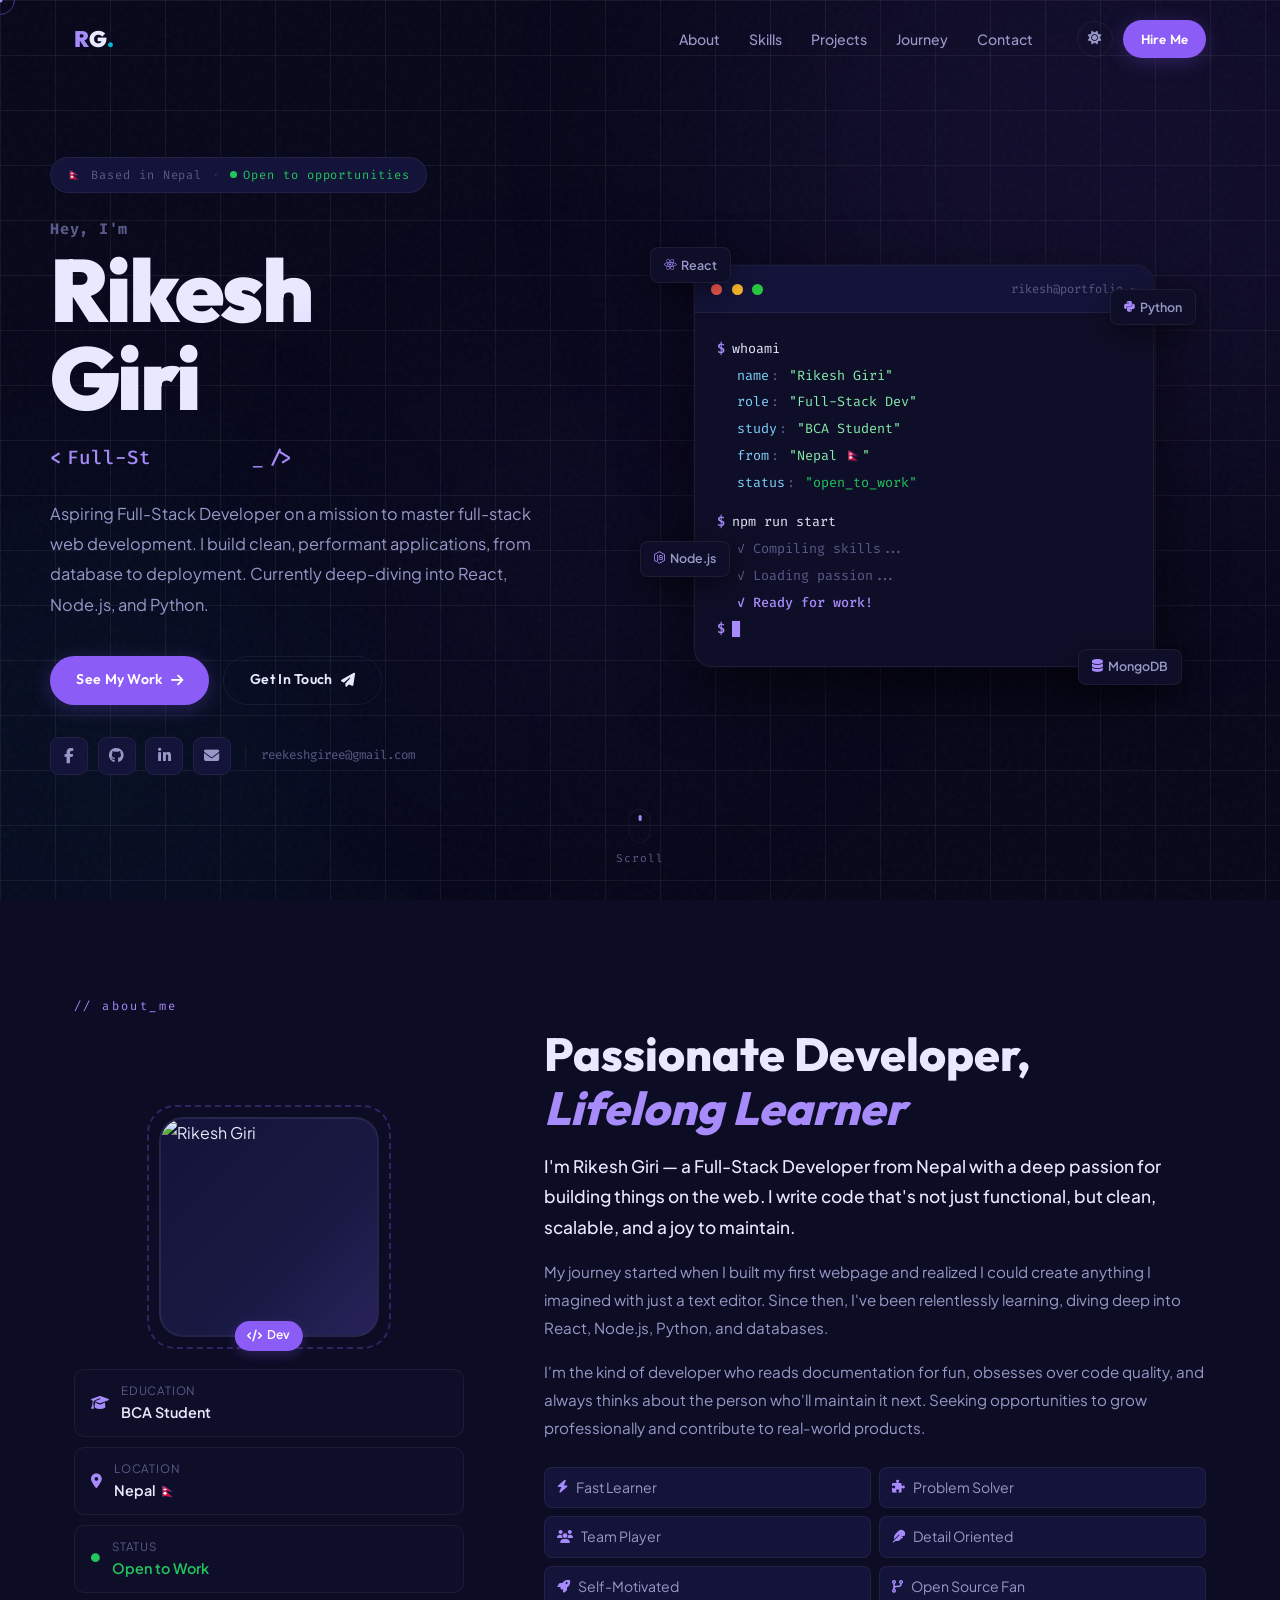
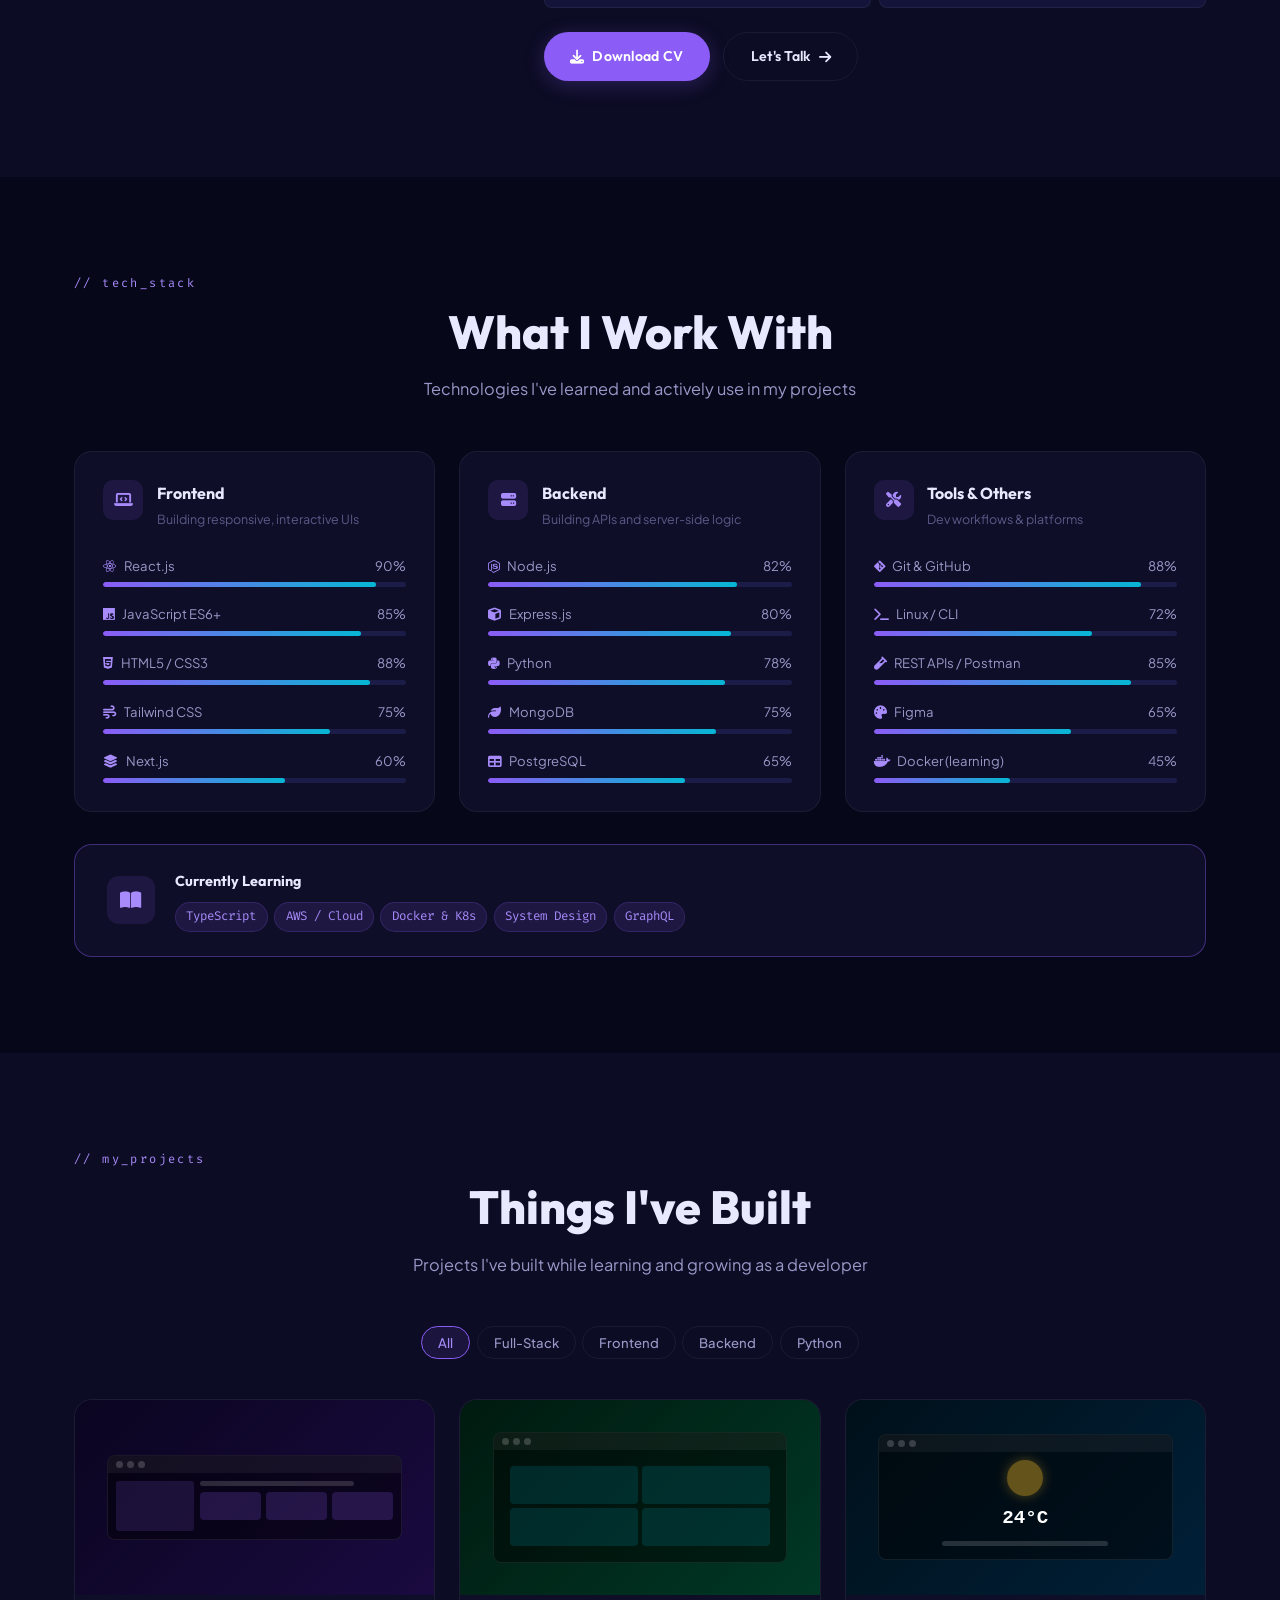
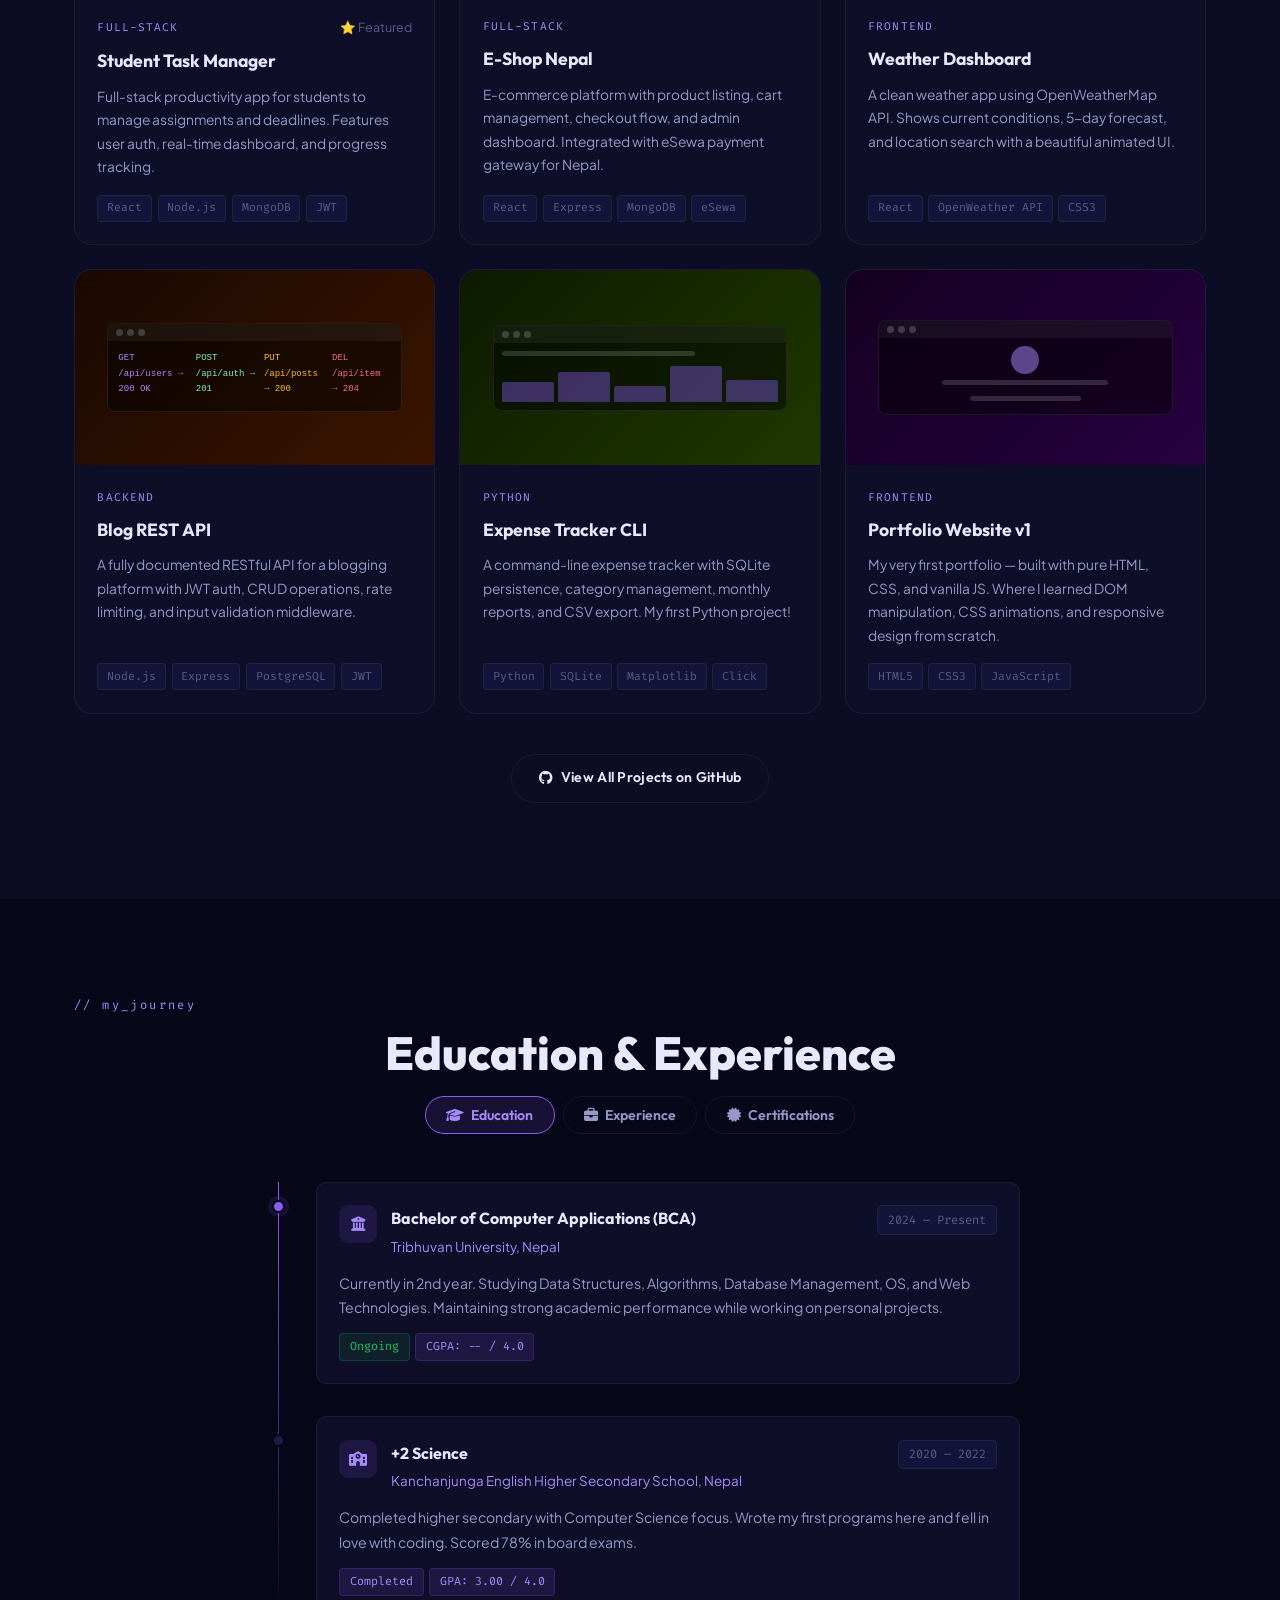
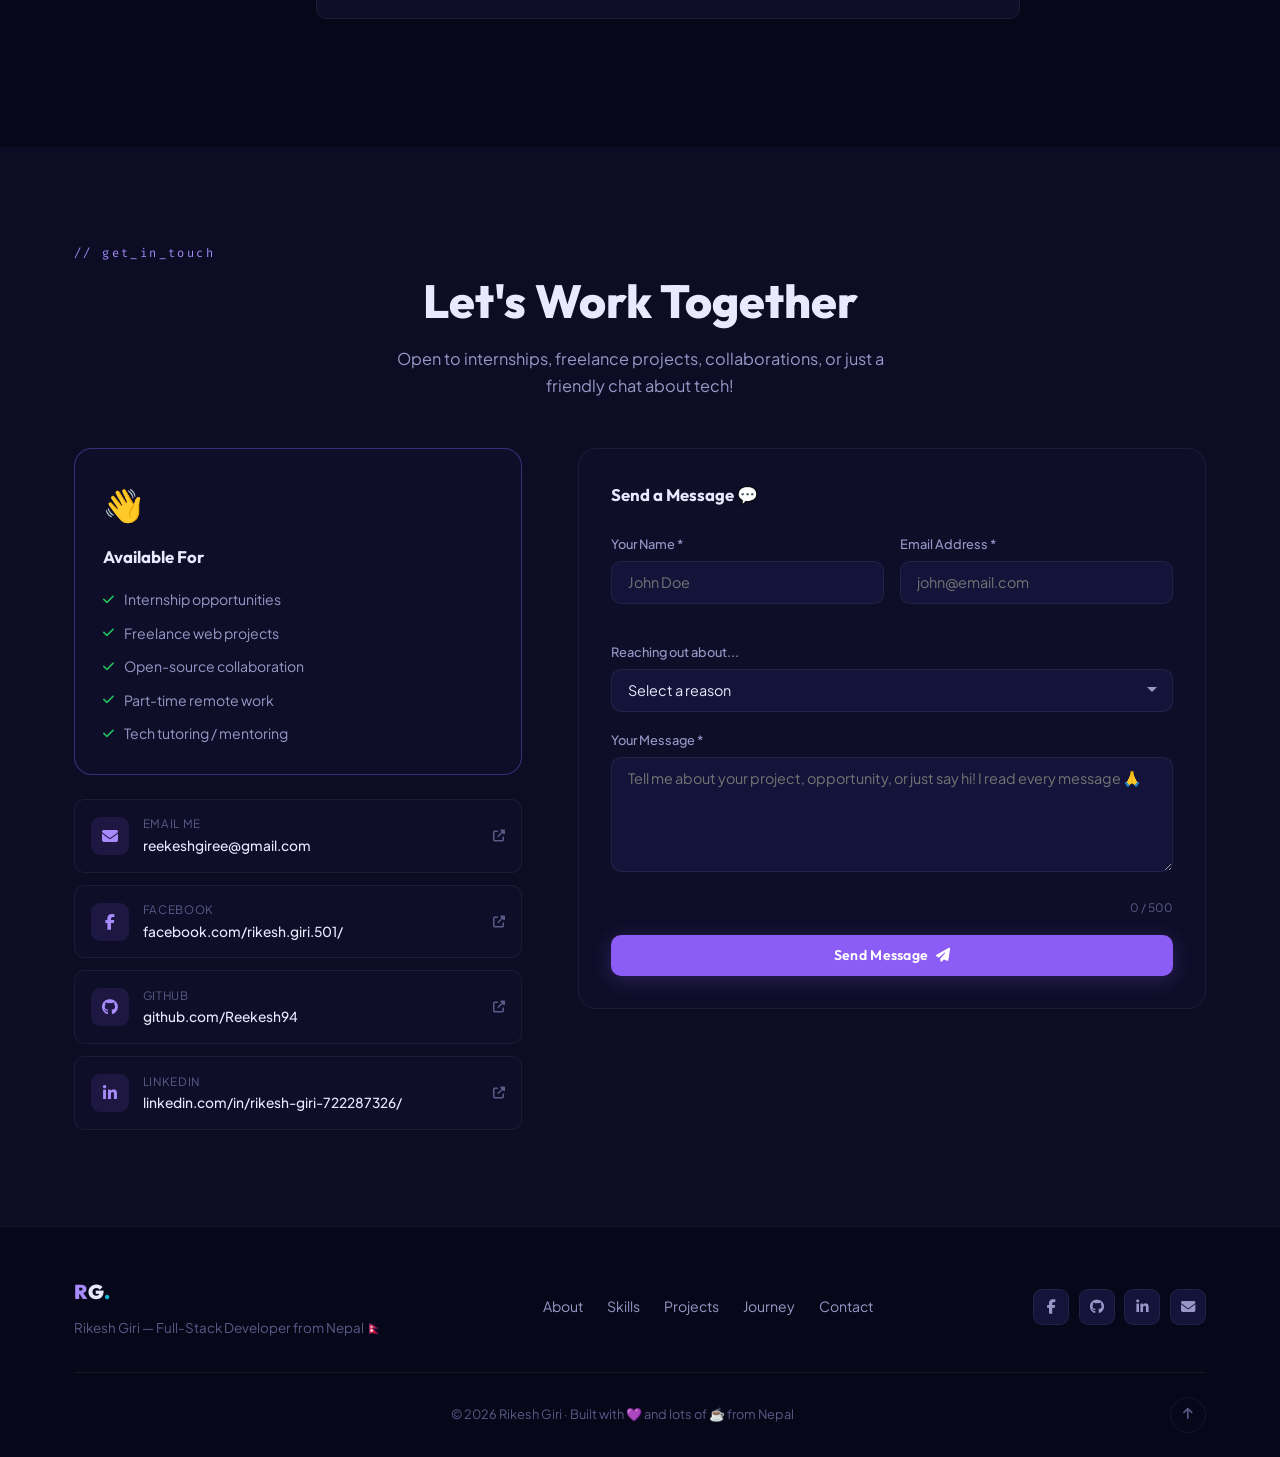
==== index.html @ 33784454 "Initial commint - Rikesh Giri Portfolio" ====
<!DOCTYPE html>
<html lang="en" data-theme="dark">
<head>
  <meta charset="UTF-8" />
  <meta name="viewport" content="width=device-width, initial-scale=1.0" />
  <title>Rikesh Giri — Full-Stack Developer</title>
  <meta name="description" content="Rikesh Giri is a BCA student and aspiring Full-Stack Developer from Nepal, building modern web applications with React, Node.js, and Python." />
  <meta name="keywords" content="Rikesh Giri, Full-Stack Developer, BCA Student, Nepal, React, Node.js, Python, Web Developer Portfolio" />
  <meta name="author" content="Rikesh Giri" />
  <meta property="og:title" content="Rikesh Giri — Full-Stack Developer" />
  <meta property="og:description" content="BCA student building modern, scalable web apps with React, Node.js & Python." />
  <meta property="og:type" content="website" />

  <!-- Fonts: Outfit (display) + Plus Jakarta Sans (body) + Fira Code (mono) -->
  <link rel="preconnect" href="https://fonts.googleapis.com" />
  <link rel="preconnect" href="https://fonts.gstatic.com" crossorigin />
  <link href="https://fonts.googleapis.com/css2?family=Outfit:wght@300;400;500;600;700;800;900&family=Plus+Jakarta+Sans:ital,wght@0,300;0,400;0,500;0,600;1,300&family=Fira+Code:wght@400;500&display=swap" rel="stylesheet" />

  <!-- Icons -->
  <link rel="stylesheet" href="https://cdnjs.cloudflare.com/ajax/libs/font-awesome/6.5.0/css/all.min.css" />

  <link rel="stylesheet" href="style.css" />
</head>
<body>

  <!-- ═══════════ LOADING SCREEN ═══════════ -->
  <div id="loader" aria-hidden="true">
    <div class="loader-inner">
      <div class="loader-logo">RG<span class="loader-accent">.</span></div>
      <p class="loader-sub">Loading portfolio...</p>
      <div class="loader-bar"><div class="loader-bar-fill"></div></div>
    </div>
  </div>

  <!-- ═══════════ CURSOR ═══════════ -->
  <div class="cursor-dot" id="cursorDot" aria-hidden="true"></div>
  <div class="cursor-ring" id="cursorRing" aria-hidden="true"></div>

  <!-- ═══════════ NAVBAR ═══════════ -->
  <header class="navbar" id="navbar" role="banner">
    <nav class="nav-container" aria-label="Main navigation">
      <a href="#home" class="nav-logo" aria-label="Rikesh Giri Home">
        <span class="logo-r">R</span><span class="logo-g">G</span><span class="logo-dot">.</span>
      </a>

      <ul class="nav-links" role="list">
        <li><a href="#about"      class="nav-link" data-section="about">About</a></li>
        <li><a href="#skills"     class="nav-link" data-section="skills">Skills</a></li>
        <li><a href="#projects"   class="nav-link" data-section="projects">Projects</a></li>
        <li><a href="#experience" class="nav-link" data-section="experience">Journey</a></li>
        <li><a href="#contact"    class="nav-link" data-section="contact">Contact</a></li>
      </ul>

      <div class="nav-actions">
        <button class="theme-toggle" id="themeToggle" aria-label="Toggle theme">
          <i class="fas fa-sun" id="themeIcon"></i>
        </button>
        <a href="#contact" class="btn btn-primary btn-sm">Hire Me</a>
      </div>

      <button class="hamburger" id="hamburger" aria-label="Open menu" aria-expanded="false">
        <span></span><span></span><span></span>
      </button>
    </nav>

    <div class="mobile-menu" id="mobileMenu" aria-hidden="true">
      <ul role="list">
        <li><a href="#about"      class="mobile-link">About</a></li>
        <li><a href="#skills"     class="mobile-link">Skills</a></li>
        <li><a href="#projects"   class="mobile-link">Projects</a></li>
        <li><a href="#experience" class="mobile-link">Journey</a></li>
        <li><a href="#contact"    class="mobile-link">Contact</a></li>
        <li><a href="#contact" class="btn btn-primary" style="width:100%;text-align:center;margin-top:.75rem;display:block;">Hire Me</a></li>
      </ul>
    </div>
  </header>

  <main>

    <!-- ═══════════ HERO ═══════════ -->
    <section id="home" class="hero" aria-label="Hero">
      <div class="hero-noise" aria-hidden="true"></div>
      <div class="hero-grid-bg" aria-hidden="true"></div>
      <div class="hero-orb orb-1" aria-hidden="true"></div>
      <div class="hero-orb orb-2" aria-hidden="true"></div>
      <div class="hero-orb orb-3" aria-hidden="true"></div>

      <div class="hero-inner">
        <div class="hero-content reveal">
          <div class="hero-eyebrow">
            <span>🇳🇵 Based in Nepal</span>
            <span class="eyebrow-sep">·</span>
            <span class="eyebrow-status">
              <span class="status-dot"></span>
              Open to opportunities
            </span>
          </div>

          <h1 class="hero-name">
            <span class="name-hey">Hey, I'm</span>
            <span class="name-big">Rikesh<br>Giri</span>
          </h1>

          <div class="hero-role-line">
            <span class="rl-bracket">&lt;</span>
            <span class="hero-typed" id="typedText" aria-live="polite"></span>
            <span class="typed-cur" aria-hidden="true">_</span>
            <span class="rl-bracket">/&gt;</span>
          </div>

          <p class="hero-desc">
            Aspiring Full-Stack Developer on a mission to master full-stack web development. I build clean, performant applications, from database to deployment. Currently deep-diving into React, Node.js, and Python.
          </p>

          <div class="hero-cta">
            <a href="#projects" class="btn btn-primary">
              See My Work <i class="fas fa-arrow-right"></i>
            </a>
            <a href="#contact" class="btn btn-ghost">
              Get In Touch <i class="fas fa-paper-plane"></i>
            </a>
          </div>

          <div class="hero-social-row">
            <a href="https://www.facebook.com/rikesh.giri.501/" target="_blank"   rel="noopener    noreferrer" class="hs-link" aria-label="Facebook">
              <i class="fab fa-facebook-f"></i>
            </a>
            <a href="https://github.com/Reekesh94" target="_blank" rel="noopener noreferrer" class="hs-link" aria-label="GitHub">
              <i class="fab fa-github"></i>
            </a>
            <a href="https://www.linkedin.com/in/rikesh-giri-722287326/" target="_blank" rel="noopener noreferrer" class="hs-link" aria-label="LinkedIn">
              <i class="fab fa-linkedin-in"></i>
            </a>
            <a href="mailto:reekeshgiree@gmail.com" class="hs-link" aria-label="Email">
              <i class="fas fa-envelope"></i>
            </a>
            <span class="hs-divider"></span>
            <span class="hs-email">reekeshgiree@gmail.com</span>
          </div>
        </div>

        <!-- Terminal card -->
        <div class="hero-visual reveal">
          <div class="terminal">
            <div class="term-bar">
              <span class="tb-red"></span>
              <span class="tb-yellow"></span>
              <span class="tb-green"></span>
              <span class="term-title">rikesh@portfolio ~ </span>
            </div>
            <div class="term-body">
              <div class="term-line"><span class="t-prompt">$</span><span class="t-cmd"> whoami</span></div>
              <div class="term-out"><span class="t-key">name</span><span class="t-op">:</span> <span class="t-str">"Rikesh Giri"</span></div>
              <div class="term-out"><span class="t-key">role</span><span class="t-op">:</span> <span class="t-str">"Full-Stack Dev"</span></div>
              <div class="term-out"><span class="t-key">study</span><span class="t-op">:</span> <span class="t-str">"BCA Student"</span></div>
              <div class="term-out"><span class="t-key">from</span><span class="t-op">:</span> <span class="t-str">"Nepal 🇳🇵"</span></div>
              <div class="term-out"><span class="t-key">status</span><span class="t-op">:</span> <span class="t-green">"open_to_work"</span></div>
              <div class="term-gap"></div>
              <div class="term-line"><span class="t-prompt">$</span><span class="t-cmd"> npm run start</span></div>
              <div class="term-out t-comment">✓  Compiling skills...</div>
              <div class="term-out t-comment">✓  Loading passion...</div>
              <div class="term-out t-accent">✓  Ready for work!</div>
              <div class="term-line"><span class="t-prompt">$</span><span class="t-blink">█</span></div>
            </div>
          </div>

          <!-- Floating badges -->
          <div class="ft-badge fb-1"><i class="fab fa-react"></i> React</div>
          <div class="ft-badge fb-2"><i class="fab fa-node-js"></i> Node.js</div>
          <div class="ft-badge fb-3"><i class="fab fa-python"></i> Python</div>
          <div class="ft-badge fb-4"><i class="fas fa-database"></i> MongoDB</div>
        </div>
      </div>

      <a href="#about" class="scroll-hint" aria-label="Scroll to about">
        <div class="sh-mouse"><div class="sh-wheel"></div></div>
        <span>Scroll</span>
      </a>
    </section>

    <!-- ═══════════ ABOUT ═══════════ -->
    <section id="about" class="about section" aria-label="About">
      <div class="container">
        <div class="section-tag reveal">// about_me</div>
        <div class="about-grid">

          <div class="about-left reveal">
            <div class="avatar-wrap">
              <div class="avatar-ring-outer"></div>
              <div class="avatar-box">
                <img src="assets/photo.jpg" alt="Rikesh Giri" style="width:100%;height:100%;object-fit:cover;border-radius:22px;" />
              </div>
              <div class="av-badge"><i class="fas fa-code"></i> Dev</div>
            </div>

            <div class="info-pills">
              <div class="info-pill">
                <i class="fas fa-graduation-cap"></i>
                <div><span class="ip-label">Education</span><span class="ip-val">BCA Student</span></div>
              </div>
              <div class="info-pill">
                <i class="fas fa-map-marker-alt"></i>
                <div><span class="ip-label">Location</span><span class="ip-val">Nepal 🇳🇵</span></div>
              </div>
              <div class="info-pill">
                <i class="fas fa-circle" style="color:#22c55e;font-size:.55rem"></i>
                <div><span class="ip-label">Status</span><span class="ip-val ip-green">Open to Work</span></div>
              </div>
            </div>
          </div>

          <div class="about-right reveal">
            <h2 class="section-heading">
              Passionate Developer,<br/>
              <em>Lifelong Learner</em>
            </h2>
            <p class="about-lead">
              I'm Rikesh Giri — a Full-Stack Developer from Nepal with a deep passion for building things on the web. I write code that's not just functional, but clean, scalable, and a joy to maintain.
            </p>
            <p class="about-body">
              My journey started when I built my first webpage and realized I could create anything I imagined with just a text editor. Since then, I've been relentlessly learning, diving deep into React, Node.js, Python, and databases.
            </p>
            <p class="about-body">
              I'm the kind of developer who reads documentation for fun, obsesses over code quality, and always thinks about the person who'll maintain it next. Seeking opportunities to grow professionally and contribute to real-world products.
            </p>

            <div class="traits-grid">
              <div class="trait"><i class="fas fa-bolt"></i> Fast Learner</div>
              <div class="trait"><i class="fas fa-puzzle-piece"></i> Problem Solver</div>
              <div class="trait"><i class="fas fa-users"></i> Team Player</div>
              <div class="trait"><i class="fas fa-feather"></i> Detail Oriented</div>
              <div class="trait"><i class="fas fa-rocket"></i> Self-Motivated</div>
              <div class="trait"><i class="fas fa-code-branch"></i> Open Source Fan</div>
            </div>

            <div class="about-actions">
              <a href="#" class="btn btn-primary" aria-label="Download CV">
                <i class="fas fa-download"></i> Download CV
              </a>
              <a href="#contact" class="btn btn-outline">
                Let's Talk <i class="fas fa-arrow-right"></i>
              </a>
            </div>
          </div>
        </div>
      </div>
    </section>

    <!-- ═══════════ SKILLS ═══════════ -->
    <section id="skills" class="skills section" aria-label="Skills">
      <div class="container">
        <div class="section-tag reveal">// tech_stack</div>
        <h2 class="section-heading centered reveal">What I Work With</h2>
        <p class="section-sub reveal">Technologies I've learned and actively use in my projects</p>

        <div class="skills-grid">

          <div class="skill-col reveal">
            <div class="skill-group">
              <div class="sg-header">
                <div class="sg-ico"><i class="fas fa-laptop-code"></i></div>
                <div><h3>Frontend</h3><p>Building responsive, interactive UIs</p></div>
              </div>
              <div class="sg-bars">
                <div class="sbar"><div class="sb-info"><span><i class="fab fa-react"></i> React.js</span><span>90%</span></div><div class="sb-track"><div class="sb-fill" data-w="90"></div></div></div>
                <div class="sbar"><div class="sb-info"><span><i class="fab fa-js"></i> JavaScript ES6+</span><span>85%</span></div><div class="sb-track"><div class="sb-fill" data-w="85"></div></div></div>
                <div class="sbar"><div class="sb-info"><span><i class="fab fa-html5"></i> HTML5 / CSS3</span><span>88%</span></div><div class="sb-track"><div class="sb-fill" data-w="88"></div></div></div>
                <div class="sbar"><div class="sb-info"><span><i class="fas fa-wind"></i> Tailwind CSS</span><span>75%</span></div><div class="sb-track"><div class="sb-fill" data-w="75"></div></div></div>
                <div class="sbar"><div class="sb-info"><span><i class="fas fa-layer-group"></i> Next.js</span><span>60%</span></div><div class="sb-track"><div class="sb-fill" data-w="60"></div></div></div>
              </div>
            </div>
          </div>

          <div class="skill-col reveal">
            <div class="skill-group">
              <div class="sg-header">
                <div class="sg-ico"><i class="fas fa-server"></i></div>
                <div><h3>Backend</h3><p>Building APIs and server-side logic</p></div>
              </div>
              <div class="sg-bars">
                <div class="sbar"><div class="sb-info"><span><i class="fab fa-node-js"></i> Node.js</span><span>82%</span></div><div class="sb-track"><div class="sb-fill" data-w="82"></div></div></div>
                <div class="sbar"><div class="sb-info"><span><i class="fas fa-cube"></i> Express.js</span><span>80%</span></div><div class="sb-track"><div class="sb-fill" data-w="80"></div></div></div>
                <div class="sbar"><div class="sb-info"><span><i class="fab fa-python"></i> Python</span><span>78%</span></div><div class="sb-track"><div class="sb-fill" data-w="78"></div></div></div>
                <div class="sbar"><div class="sb-info"><span><i class="fas fa-leaf"></i> MongoDB</span><span>75%</span></div><div class="sb-track"><div class="sb-fill" data-w="75"></div></div></div>
                <div class="sbar"><div class="sb-info"><span><i class="fas fa-table"></i> PostgreSQL</span><span>65%</span></div><div class="sb-track"><div class="sb-fill" data-w="65"></div></div></div>
              </div>
            </div>
          </div>

          <div class="skill-col reveal">
            <div class="skill-group">
              <div class="sg-header">
                <div class="sg-ico"><i class="fas fa-tools"></i></div>
                <div><h3>Tools & Others</h3><p>Dev workflows & platforms</p></div>
              </div>
              <div class="sg-bars">
                <div class="sbar"><div class="sb-info"><span><i class="fab fa-git-alt"></i> Git & GitHub</span><span>88%</span></div><div class="sb-track"><div class="sb-fill" data-w="88"></div></div></div>
                <div class="sbar"><div class="sb-info"><span><i class="fas fa-terminal"></i> Linux / CLI</span><span>72%</span></div><div class="sb-track"><div class="sb-fill" data-w="72"></div></div></div>
                <div class="sbar"><div class="sb-info"><span><i class="fas fa-vial"></i> REST APIs / Postman</span><span>85%</span></div><div class="sb-track"><div class="sb-fill" data-w="85"></div></div></div>
                <div class="sbar"><div class="sb-info"><span><i class="fas fa-palette"></i> Figma</span><span>65%</span></div><div class="sb-track"><div class="sb-fill" data-w="65"></div></div></div>
                <div class="sbar"><div class="sb-info"><span><i class="fab fa-docker"></i> Docker (learning)</span><span>45%</span></div><div class="sb-track"><div class="sb-fill" data-w="45"></div></div></div>
              </div>
            </div>
          </div>
        </div>

        <!-- Currently Learning -->
        <div class="learning-banner reveal">
          <div class="lb-icon"><i class="fas fa-book-open"></i></div>
          <div>
            <span class="lb-title">Currently Learning</span>
            <div class="lb-tags">
              <span>TypeScript</span>
              <span>AWS / Cloud</span>
              <span>Docker & K8s</span>
              <span>System Design</span>
              <span>GraphQL</span>
            </div>
          </div>
        </div>
      </div>
    </section>

    <!-- ═══════════ PROJECTS ═══════════ -->
    <section id="projects" class="projects section" aria-label="Projects">
      <div class="container">
        <div class="section-tag reveal">// my_projects</div>
        <h2 class="section-heading centered reveal">Things I've Built</h2>
        <p class="section-sub reveal">Projects I've built while learning and growing as a developer</p>

        <div class="pf-filters reveal" role="group" aria-label="Filter projects">
          <button class="pf-btn active" data-filter="all">All</button>
          <button class="pf-btn" data-filter="fullstack">Full-Stack</button>
          <button class="pf-btn" data-filter="frontend">Frontend</button>
          <button class="pf-btn" data-filter="backend">Backend</button>
          <button class="pf-btn" data-filter="python">Python</button>
        </div>

        <div class="projects-grid" id="projectsGrid">

          <article class="project-card reveal" data-category="fullstack">
            <div class="pc-img" style="background:linear-gradient(135deg,#0a0520,#1a0a40)">
              <div class="pci-mock">
                <div class="pm-bar"><span></span><span></span><span></span></div>
                <div class="pm-body">
                  <div class="pm-sidebar"></div>
                  <div class="pm-main"><div class="pm-line w80"></div><div class="pm-cards"><div></div><div></div><div></div></div></div>
                </div>
              </div>
              <div class="pc-overlay">
                <a href="#" class="pco-btn">Live Demo <i class="fas fa-external-link-alt"></i></a>
                <a href="#" class="pco-btn pco-ghost">GitHub <i class="fab fa-github"></i></a>
              </div>
            </div>
            <div class="pc-body">
              <div class="pc-meta"><span class="pc-tag">Full-Stack</span><span class="pc-star">⭐ Featured</span></div>
              <h3>Student Task Manager</h3>
              <p>Full-stack productivity app for students to manage assignments and deadlines. Features user auth, real-time dashboard, and progress tracking.</p>
              <div class="pc-stack"><span>React</span><span>Node.js</span><span>MongoDB</span><span>JWT</span></div>
            </div>
          </article>

          <article class="project-card reveal" data-category="fullstack">
            <div class="pc-img" style="background:linear-gradient(135deg,#001a10,#003825)">
              <div class="pci-mock">
                <div class="pm-bar"><span></span><span></span><span></span></div>
                <div class="pm-body"><div class="pm-main"><div class="pm-grid4"><div></div><div></div><div></div><div></div></div></div></div>
              </div>
              <div class="pc-overlay">
                <a href="#" class="pco-btn">Live Demo <i class="fas fa-external-link-alt"></i></a>
                <a href="#" class="pco-btn pco-ghost">GitHub <i class="fab fa-github"></i></a>
              </div>
            </div>
            <div class="pc-body">
              <div class="pc-meta"><span class="pc-tag">Full-Stack</span></div>
              <h3>E-Shop Nepal</h3>
              <p>E-commerce platform with product listing, cart management, checkout flow, and admin dashboard. Integrated with eSewa payment gateway for Nepal.</p>
              <div class="pc-stack"><span>React</span><span>Express</span><span>MongoDB</span><span>eSewa</span></div>
            </div>
          </article>

          <article class="project-card reveal" data-category="frontend">
            <div class="pc-img" style="background:linear-gradient(135deg,#00101a,#002038)">
              <div class="pci-mock">
                <div class="pm-bar"><span></span><span></span><span></span></div>
                <div class="pm-body" style="justify-content:center;align-items:center;display:flex;flex-direction:column;gap:6px">
                  <div class="pm-sun"></div>
                  <div style="font-size:1.2rem;font-weight:700;color:#fff;font-family:monospace">24°C</div>
                  <div class="pm-line w60"></div>
                </div>
              </div>
              <div class="pc-overlay">
                <a href="#" class="pco-btn">Live Demo <i class="fas fa-external-link-alt"></i></a>
                <a href="#" class="pco-btn pco-ghost">GitHub <i class="fab fa-github"></i></a>
              </div>
            </div>
            <div class="pc-body">
              <div class="pc-meta"><span class="pc-tag">Frontend</span></div>
              <h3>Weather Dashboard</h3>
              <p>A clean weather app using OpenWeatherMap API. Shows current conditions, 5-day forecast, and location search with a beautiful animated UI.</p>
              <div class="pc-stack"><span>React</span><span>OpenWeather API</span><span>CSS3</span></div>
            </div>
          </article>

          <article class="project-card reveal" data-category="backend">
            <div class="pc-img" style="background:linear-gradient(135deg,#1a0800,#3a1500)">
              <div class="pci-mock">
                <div class="pm-bar"><span></span><span></span><span></span></div>
                <div class="pm-body" style="padding:10px;font-family:monospace;font-size:9px;">
                  <div style="color:#a78bfa;margin-bottom:4px">GET  /api/users → 200 OK</div>
                  <div style="color:#86efac;margin-bottom:4px">POST /api/auth  → 201</div>
                  <div style="color:#fbbf24;margin-bottom:4px">PUT  /api/posts → 200</div>
                  <div style="color:#f87171">DEL  /api/item  → 204</div>
                </div>
              </div>
              <div class="pc-overlay">
                <a href="#" class="pco-btn">Live Demo <i class="fas fa-external-link-alt"></i></a>
                <a href="#" class="pco-btn pco-ghost">GitHub <i class="fab fa-github"></i></a>
              </div>
            </div>
            <div class="pc-body">
              <div class="pc-meta"><span class="pc-tag">Backend</span></div>
              <h3>Blog REST API</h3>
              <p>A fully documented RESTful API for a blogging platform with JWT auth, CRUD operations, rate limiting, and input validation middleware.</p>
              <div class="pc-stack"><span>Node.js</span><span>Express</span><span>PostgreSQL</span><span>JWT</span></div>
            </div>
          </article>

          <article class="project-card reveal" data-category="python">
            <div class="pc-img" style="background:linear-gradient(135deg,#0d1a00,#1f3800)">
              <div class="pci-mock">
                <div class="pm-bar"><span></span><span></span><span></span></div>
                <div class="pm-body"><div class="pm-main"><div class="pm-line w70"></div><div class="pm-barchart"><div style="height:50%"></div><div style="height:75%"></div><div style="height:40%"></div><div style="height:90%"></div><div style="height:55%"></div></div></div></div>
              </div>
              <div class="pc-overlay">
                <a href="#" class="pco-btn">Live Demo <i class="fas fa-external-link-alt"></i></a>
                <a href="#" class="pco-btn pco-ghost">GitHub <i class="fab fa-github"></i></a>
              </div>
            </div>
            <div class="pc-body">
              <div class="pc-meta"><span class="pc-tag">Python</span></div>
              <h3>Expense Tracker CLI</h3>
              <p>A command-line expense tracker with SQLite persistence, category management, monthly reports, and CSV export. My first Python project!</p>
              <div class="pc-stack"><span>Python</span><span>SQLite</span><span>Matplotlib</span><span>Click</span></div>
            </div>
          </article>

          <article class="project-card reveal" data-category="frontend">
            <div class="pc-img" style="background:linear-gradient(135deg,#140020,#280040)">
              <div class="pci-mock">
                <div class="pm-bar"><span></span><span></span><span></span></div>
                <div class="pm-body" style="align-items:center;justify-content:center;display:flex;flex-direction:column;gap:6px">
                  <div style="width:28px;height:28px;border-radius:50%;background:rgba(167,139,250,0.5);"></div>
                  <div class="pm-line w60"></div>
                  <div class="pm-line w40"></div>
                </div>
              </div>
              <div class="pc-overlay">
                <a href="#" class="pco-btn">Live Demo <i class="fas fa-external-link-alt"></i></a>
                <a href="#" class="pco-btn pco-ghost">GitHub <i class="fab fa-github"></i></a>
              </div>
            </div>
            <div class="pc-body">
              <div class="pc-meta"><span class="pc-tag">Frontend</span></div>
              <h3>Portfolio Website v1</h3>
              <p>My very first portfolio — built with pure HTML, CSS, and vanilla JS. Where I learned DOM manipulation, CSS animations, and responsive design from scratch.</p>
              <div class="pc-stack"><span>HTML5</span><span>CSS3</span><span>JavaScript</span></div>
            </div>
          </article>

        </div>

        <div class="more-projects reveal">
          <a href="https://github.com/Reekesh94" target="_blank" rel="noopener noreferrer" class="btn btn-outline">
            <i class="fab fa-github"></i> View All Projects on GitHub
          </a>
        </div>
      </div>
    </section>

    <!-- ═══════════ JOURNEY ═══════════ -->
    <section id="experience" class="experience section" aria-label="Journey">
      <div class="container">
        <div class="section-tag reveal">// my_journey</div>
        <h2 class="section-heading centered reveal">Education & Experience</h2>

        <div class="journey-tabs reveal" role="tablist">
          <button class="jt-btn active" data-tab="education" role="tab" aria-selected="true">
            <i class="fas fa-graduation-cap"></i> Education
          </button>
          <button class="jt-btn" data-tab="work" role="tab" aria-selected="false">
            <i class="fas fa-briefcase"></i> Experience
          </button>
          <button class="jt-btn" data-tab="certs" role="tab" aria-selected="false">
            <i class="fas fa-certificate"></i> Certifications
          </button>
        </div>

        <!-- Education -->
        <div class="timeline" id="tab-education">
          <div class="tl-item reveal">
            <div class="tl-dot tl-current"></div>
            <div class="tl-card">
              <div class="tlc-top">
                <div class="tlc-ico"><i class="fas fa-university"></i></div>
                <div class="tlc-info">
                  <h3>Bachelor of Computer Applications (BCA)</h3>
                  <p>Tribhuvan University, Nepal</p>
                </div>
                <span class="tlc-date">2024 — Present</span>
              </div>
              <p>Currently in 2nd year. Studying Data Structures, Algorithms, Database Management, OS, and Web Technologies. Maintaining strong academic performance while working on personal projects.</p>
              <div class="tlc-tags"><span class="tlt-active">Ongoing</span><span>CGPA: -- / 4.0</span></div>
            </div>
          </div>
          <div class="tl-item reveal">
            <div class="tl-dot"></div>
            <div class="tl-card">
              <div class="tlc-top">
                <div class="tlc-ico"><i class="fas fa-school"></i></div>
                <div class="tlc-info">
                  <h3>+2 Science </h3>
                  <p>Kanchanjunga English Higher Secondary School, Nepal</p>
                </div>
                <span class="tlc-date">2020 — 2022</span>
              </div>
              <p>Completed higher secondary with Computer Science focus. Wrote my first programs here and fell in love with coding. Scored 78% in board exams.</p>
              <div class="tlc-tags"><span>Completed</span><span>GPA: 3.00 / 4.0</span></div>
            </div>
          </div>
        </div>

        <!-- Work -->
        <div class="timeline hidden" id="tab-work">
          <div class="tl-item reveal">
            <div class="tl-dot tl-current"></div>
            <div class="tl-card">
              <div class="tlc-top">
                <div class="tlc-ico"><i class="fas fa-laptop"></i></div>
                <div class="tlc-info">
                  <h3>Freelance Web Developer</h3>
                  <p>Self-employed / Remote</p>
                </div>
                <span class="tlc-date">2023 — Present</span>
              </div>
              <p>Building websites and web apps for local businesses and individuals in Nepal. Completed 5+ projects including business landing pages, portfolio sites, and small e-commerce stores.</p>
              <div class="tlc-tags"><span class="tlt-active">Ongoing</span><span>React</span><span>Node.js</span></div>
            </div>
          </div>
          <div class="tl-item reveal">
            <div class="tl-dot"></div>
            <div class="tl-card">
              <div class="tlc-top">
                <div class="tlc-ico"><i class="fas fa-users"></i></div>
                <div class="tlc-info">
                  <h3>Web Dev Club Lead</h3>
                  <p>College Tech Club</p>
                </div>
                <span class="tlc-date">2023 — Present</span>
              </div>
              <p>Leading the web development club at college. Organizing workshops, hackathons, and coding sessions. Teaching HTML, CSS, and JavaScript fundamentals to junior students.</p>
              <div class="tlc-tags"><span class="tlt-active">Ongoing</span><span>Leadership</span></div>
            </div>
          </div>
        </div>

        <!-- Certs -->
        <div class="timeline hidden" id="tab-certs">
          <div class="tl-item reveal">
            <div class="tl-dot"></div>
            <div class="tl-card">
              <div class="tlc-top">
                <div class="tlc-ico"><i class="fab fa-react"></i></div>
                <div class="tlc-info"><h3>The Complete React Developer</h3><p>Udemy — Andrew Mead</p></div>
                <span class="tlc-date">2023</span>
              </div>
              <p>40+ hours covering hooks, context, Redux, React Router, and testing. Built 3 major projects as curriculum deliverables.</p>
              <div class="tlc-tags"><span>React</span><span>Redux</span><span>Testing</span></div>
            </div>
          </div>
          <div class="tl-item reveal">
            <div class="tl-dot"></div>
            <div class="tl-card">
              <div class="tlc-top">
                <div class="tlc-ico"><i class="fab fa-node-js"></i></div>
                <div class="tlc-info"><h3>Node.js, Express & MongoDB Bootcamp</h3><p>Udemy — Jonas Schmedtmann</p></div>
                <span class="tlc-date">2023</span>
              </div>
              <p>REST APIs, authentication, authorization, security, performance, and deployment best practices. One of the best Node.js courses available.</p>
              <div class="tlc-tags"><span>Node.js</span><span>Express</span><span>MongoDB</span></div>
            </div>
          </div>
          <div class="tl-item reveal">
            <div class="tl-dot"></div>
            <div class="tl-card">
              <div class="tlc-top">
                <div class="tlc-ico"><i class="fab fa-python"></i></div>
                <div class="tlc-info"><h3>Python for Everybody Specialization</h3><p>Coursera — University of Michigan</p></div>
                <span class="tlc-date">2022</span>
              </div>
              <p>5-course Python specialization covering basics, data structures, web access, databases, and data visualization.</p>
              <div class="tlc-tags"><span>Python</span><span>SQL</span><span>Data</span></div>
            </div>
          </div>
        </div>

      </div>
    </section>

    <!-- ═══════════ CONTACT ═══════════ -->
    <section id="contact" class="contact section" aria-label="Contact">
      <div class="container">
        <div class="section-tag reveal">// get_in_touch</div>
        <h2 class="section-heading centered reveal">Let's Work Together</h2>
        <p class="section-sub reveal">Open to internships, freelance projects, collaborations, or just a friendly chat about tech!</p>

        <div class="contact-grid">
          <div class="contact-left reveal">
            <div class="avail-card">
              <div class="avail-emoji">👋</div>
              <h3>Available For</h3>
              <ul class="avail-list">
                <li><i class="fas fa-check"></i> Internship opportunities</li>
                <li><i class="fas fa-check"></i> Freelance web projects</li>
                <li><i class="fas fa-check"></i> Open-source collaboration</li>
                <li><i class="fas fa-check"></i> Part-time remote work</li>
                <li><i class="fas fa-check"></i> Tech tutoring / mentoring</li>
              </ul>
            </div>

            <div class="contact-links">
              <a href="mailto:reekeshgiree@gmail.com" class="contact-link">
                <div class="cl-ico"><i class="fas fa-envelope"></i></div>
                <div><span class="cl-lbl">Email me</span><span class="cl-val">reekeshgiree@gmail.com</span></div>
                <i class="fas fa-external-link-alt cl-arr"></i>
              </a>

            <a href="https://facebook.com/rikesh.giri.501/" target="_blank" rel="noopener noreferrer" class="contact-link">
              <div class="cl-ico"><i class="fab fa-facebook-f"></i></div>
              <div>
                <span class="cl-lbl">Facebook</span>
                <span class="cl-val">facebook.com/rikesh.giri.501/</span>
              </div>
              <i class="fas fa-external-link-alt cl-arr"></i>
            </a>

              <a href="https://github.com/Reekesh94" target="_blank" rel="noopener noreferrer" class="contact-link">
                <div class="cl-ico"><i class="fab fa-github"></i></div>
                <div><span class="cl-lbl">GitHub</span><span class="cl-val">github.com/Reekesh94</span></div>
                <i class="fas fa-external-link-alt cl-arr"></i>
              </a>

              <a href="https://linkedin.com/in/rikesh-giri-722287326/" target="_blank" rel="noopener noreferrer" class="contact-link">
                <div class="cl-ico"><i class="fab fa-linkedin-in"></i></div>
                <div><span class="cl-lbl">LinkedIn</span><span class="cl-val">linkedin.com/in/rikesh-giri-722287326/</span></div>
                <i class="fas fa-external-link-alt cl-arr"></i>
              </a>

            </div>
          </div>

          <form class="contact-form reveal" id="contactForm" novalidate aria-label="Contact form">
            <div class="cf-title">Send a Message 💬</div>

            <div class="form-row">
              <div class="form-group">
                <label for="fname">Your Name *</label>
                <input type="text" id="fname" name="fname" placeholder="John Doe" required autocomplete="name" />
                <span class="form-error" id="fnameError" role="alert"></span>
              </div>
              <div class="form-group">
                <label for="email">Email Address *</label>
                <input type="email" id="email" name="email" placeholder="john@email.com" required autocomplete="email" />
                <span class="form-error" id="emailError" role="alert"></span>
              </div>
            </div>

            <div class="form-group">
              <label for="subject">Reaching out about...</label>
              <select id="subject" name="subject">
                <option value="">Select a reason</option>
                <option value="internship">Internship Offer</option>
                <option value="freelance">Freelance Project</option>
                <option value="collab">Collaboration</option>
                <option value="hire">Full-time Opportunity</option>
                <option value="other">Just saying hi! 👋</option>
              </select>
            </div>

            <div class="form-group">
              <label for="message">Your Message *</label>
              <textarea id="message" name="message" rows="5" placeholder="Tell me about your project, opportunity, or just say hi! I read every message 🙏" required></textarea>
              <span class="form-error" id="messageError" role="alert"></span>
              <span class="char-count" id="charCount">0 / 500</span>
            </div>

            <button type="submit" class="btn btn-primary btn-full" id="submitBtn">
              <span class="btn-text">Send Message</span>
              <i class="fas fa-paper-plane"></i>
            </button>

            <div class="form-success hidden" id="formSuccess" role="status" aria-live="polite">
              <i class="fas fa-check-circle"></i>
              Sent! I'll reply within 24 hours 🙏
            </div>
          </form>
        </div>
      </div>
    </section>

  </main>

  <!-- ═══════════ FOOTER ═══════════ -->
  <footer class="footer" role="contentinfo">
    <div class="container">
      <div class="footer-inner">
        <div class="footer-brand">
          <a href="#home" class="nav-logo">
            <span class="logo-r">R</span><span class="logo-g">G</span><span class="logo-dot">.</span>
          </a>
          <p>Rikesh Giri — Full-Stack Developer from Nepal 🇳🇵</p>
        </div>
        <nav class="footer-nav" aria-label="Footer navigation">
          <a href="#about">About</a>
          <a href="#skills">Skills</a>
          <a href="#projects">Projects</a>
          <a href="#experience">Journey</a>
          <a href="#contact">Contact</a>
        </nav>
        <div class="footer-socials">
          <a href="https://facebook.com/rikesh.giri.501/" target="_blank" rel="noopener noreferrer" aria-label="Facebook">
            <i class="fab fa-facebook-f"></i>
          </a>
          <a href="https://github.com/Reekesh94" target="_blank" rel="noopener noreferrer" aria-label="GitHub"><i class="fab fa-github"></i></a>
          <a href="https://linkedin.com/in/rikesh-giri-722287326/" target="_blank" rel="noopener noreferrer" aria-label="LinkedIn"><i class="fab fa-linkedin-in"></i></a>
          <a href="mailto:rikeshgiree@gmail.com" aria-label="Email"><i class="fas fa-envelope"></i></a>
        </div>
      </div>
      <div class="footer-bottom">
        <p>© <span id="year"></span> Rikesh Giri · Built with 💜 and lots of ☕ from Nepal</p>
        <a href="#home" class="back-top" aria-label="Back to top"><i class="fas fa-arrow-up"></i></a>
      </div>
    </div>
  </footer>

  <script src="script.js"></script>
</body>
</html>
---- style.css ----
/* ═══════════════════════════════════════════════════════
   RIKESH GIRI — Portfolio CSS
   Theme: Dark Navy + Electric Violet accent
   Fonts: Outfit (display) · Plus Jakarta Sans (body) · Fira Code (mono)
═══════════════════════════════════════════════════════ */

/* ── CSS Variables ──────────────────────────────── */
:root {
  --bg:         #07071a;
  --bg-2:       #0c0c24;
  --bg-3:       #10102e;
  --card:       #0e0e28;
  --surface:    #14143a;
  --surface-2:  #1c1c48;
  --border:     rgba(255,255,255,0.06);
  --border-h:   rgba(139,92,246,0.4);

  --text:       #e8e8ff;
  --text-2:     #9898c8;
  --text-3:     #5a5a88;

  --accent:     #8b5cf6;        /* Electric violet */
  --accent-b:   #a78bfa;        /* Lighter violet */
  --accent-d:   rgba(139,92,246,0.12);
  --accent-g:   rgba(139,92,246,0.25);
  --accent-2:   #06b6d4;        /* Cyan secondary */
  --accent-2d:  rgba(6,182,212,0.12);

  --green:      #22c55e;
  --error:      #f87171;

  --ff-display: 'Outfit', sans-serif;
  --ff-body:    'Plus Jakarta Sans', sans-serif;
  --ff-mono:    'Fira Code', monospace;

  --r:          10px;
  --r-lg:       18px;
  --ease:       cubic-bezier(0.25, 0.46, 0.45, 0.94);
  --ease-b:     cubic-bezier(0.34, 1.56, 0.64, 1);
  --dur:        0.3s;

  --shadow:     0 8px 32px rgba(0,0,0,0.5);
  --shadow-lg:  0 24px 64px rgba(0,0,0,0.6);
  --glow:       0 0 30px rgba(139,92,246,0.2);
}

[data-theme="light"] {
  --bg:         #f4f4ff;
  --bg-2:       #ededfc;
  --bg-3:       #e6e6f8;
  --card:       #ffffff;
  --surface:    #ffffff;
  --surface-2:  #f0f0fc;
  --border:     rgba(0,0,0,0.07);
  --border-h:   rgba(109,40,217,0.35);

  --text:       #0a0a2e;
  --text-2:     #4a4a7a;
  --text-3:     #9090b8;

  --accent:     #6d28d9;
  --accent-b:   #7c3aed;
  --accent-d:   rgba(109,40,217,0.08);
  --accent-g:   rgba(109,40,217,0.18);
  --accent-2:   #0891b2;

  --shadow:     0 4px 20px rgba(0,0,0,0.08);
  --shadow-lg:  0 16px 48px rgba(0,0,0,0.1);
  --glow:       0 0 20px rgba(109,40,217,0.12);
}

/* ── Reset ──────────────────────────────────────── */
*, *::before, *::after { box-sizing: border-box; margin: 0; padding: 0; }
html { scroll-behavior: smooth; font-size: 16px; }
body {
  background: var(--bg);
  color: var(--text);
  font-family: var(--ff-body);
  font-weight: 400;
  line-height: 1.7;
  overflow-x: hidden;
  transition: background var(--dur) var(--ease), color var(--dur) var(--ease);
  cursor: none;
}
@media (max-width: 768px) { body { cursor: auto; } }
a { color: inherit; text-decoration: none; }
img { max-width: 100%; display: block; }
button { cursor: none; font-family: inherit; }
@media (max-width: 768px) { button { cursor: pointer; } }
ul { list-style: none; }
em { font-style: italic; }
::selection { background: var(--accent-d); color: var(--accent-b); }

/* Scrollbar */
::-webkit-scrollbar { width: 5px; }
::-webkit-scrollbar-track { background: var(--bg); }
::-webkit-scrollbar-thumb { background: var(--surface-2); border-radius: 3px; }
::-webkit-scrollbar-thumb:hover { background: var(--accent); }

/* ── Custom Cursor ──────────────────────────────── */
.cursor-dot {
  width: 5px; height: 5px;
  background: var(--accent-b);
  border-radius: 50%;
  position: fixed; top: 0; left: 0;
  pointer-events: none; z-index: 9999;
  transform: translate(-50%,-50%);
}
.cursor-ring {
  width: 30px; height: 30px;
  border: 1.5px solid rgba(139,92,246,0.5);
  border-radius: 50%;
  position: fixed; top: 0; left: 0;
  pointer-events: none; z-index: 9998;
  transform: translate(-50%,-50%);
  transition: width .2s var(--ease-b), height .2s var(--ease-b), opacity .2s;
}
.cursor-ring.hovering { width: 44px; height: 44px; background: var(--accent-d); border-color: var(--accent); }
@media (max-width: 768px) { .cursor-dot, .cursor-ring { display: none; } }

/* ── Loader ─────────────────────────────────────── */
#loader {
  position: fixed; inset: 0;
  background: var(--bg);
  z-index: 99999;
  display: flex; align-items: center; justify-content: center;
  transition: opacity .5s var(--ease), visibility .5s;
}
#loader.hidden { opacity: 0; visibility: hidden; }
.loader-inner { text-align: center; }
.loader-logo {
  font-family: var(--ff-display);
  font-size: 3rem; font-weight: 900;
  letter-spacing: 4px;
  color: var(--text);
  margin-bottom: .5rem;
  animation: loaderPulse 1.2s ease-in-out infinite alternate;
}
.loader-accent { color: var(--accent); }
@keyframes loaderPulse { from { opacity: .4; } to { opacity: 1; } }
.loader-sub { font-family: var(--ff-mono); font-size: .75rem; color: var(--text-3); letter-spacing: .15em; margin-bottom: 1.5rem; }
.loader-bar { width: 180px; height: 2px; background: var(--surface-2); border-radius: 1px; overflow: hidden; margin: 0 auto; }
.loader-bar-fill { height: 100%; background: linear-gradient(90deg, var(--accent), var(--accent-2)); width: 0; animation: loadFill 1.8s var(--ease) forwards; }
@keyframes loadFill { to { width: 100%; } }

/* ── Utilities ──────────────────────────────────── */
.container { max-width: 1180px; margin: 0 auto; padding: 0 1.5rem; }
.section { padding: 6rem 0; }
.hidden { display: none !important; }
.section-tag {
  font-family: var(--ff-mono);
  font-size: .75rem;
  letter-spacing: .2em;
  color: var(--accent-b);
  margin-bottom: .75rem;
}
.section-heading {
  font-family: var(--ff-display);
  font-size: clamp(1.9rem, 4vw, 2.9rem);
  font-weight: 800;
  line-height: 1.15;
  margin-bottom: 1rem;
  color: var(--text);
}
.section-heading.centered { text-align: center; }
.section-heading em { color: var(--accent-b); }
.section-sub { color: var(--text-2); font-size: 1.02rem; text-align: center; max-width: 520px; margin: 0 auto 3rem; }

/* ── Buttons ────────────────────────────────────── */
.btn {
  display: inline-flex; align-items: center; gap: .5rem;
  padding: .72rem 1.65rem;
  border-radius: 50px;
  font-family: var(--ff-display);
  font-weight: 600; font-size: .88rem;
  letter-spacing: .02em;
  border: none;
  transition: all var(--dur) var(--ease);
  position: relative; overflow: hidden;
  white-space: nowrap;
}
.btn::after { content: ''; position: absolute; inset: 0; background: rgba(255,255,255,.1); opacity: 0; transition: opacity var(--dur); }
.btn:hover::after { opacity: 1; }
.btn-primary {
  background: var(--accent);
  color: #fff;
  box-shadow: 0 4px 20px var(--accent-g);
}
.btn-primary:hover { transform: translateY(-2px); box-shadow: 0 8px 28px var(--accent-g); }
.btn-ghost {
  background: transparent;
  color: var(--text);
  border: 1.5px solid var(--border);
}
.btn-ghost:hover { border-color: var(--accent); color: var(--accent-b); transform: translateY(-2px); }
.btn-outline {
  background: transparent; color: var(--text);
  border: 1.5px solid var(--border);
}
.btn-outline:hover { border-color: var(--accent); color: var(--accent-b); transform: translateY(-2px); }
.btn-sm { padding: .5rem 1.1rem; font-size: .82rem; }
.btn-full { width: 100%; justify-content: center; border-radius: var(--r); }

/* ── Reveal ─────────────────────────────────────── */
.reveal { opacity: 0; transform: translateY(28px); transition: opacity .7s var(--ease), transform .7s var(--ease); }
.reveal.visible { opacity: 1; transform: translateY(0); }

/* ══════════════════════════════════════════════════
   NAVBAR
══════════════════════════════════════════════════ */
.navbar {
  position: fixed; top: 0; left: 0; right: 0;
  z-index: 1000;
  padding: 1.25rem 0;
  transition: all var(--dur) var(--ease);
}
.navbar.scrolled {
  background: rgba(7,7,26,.88);
  backdrop-filter: blur(20px);
  -webkit-backdrop-filter: blur(20px);
  border-bottom: 1px solid var(--border);
  padding: .8rem 0;
  box-shadow: var(--shadow);
}
[data-theme="light"] .navbar.scrolled { background: rgba(244,244,255,.9); }

.nav-container {
  max-width: 1180px; margin: 0 auto; padding: 0 1.5rem;
  display: flex; align-items: center; gap: 2rem;
}
.nav-logo {
  font-family: var(--ff-display);
  font-size: 1.4rem; font-weight: 900;
  letter-spacing: .02em; flex-shrink: 0;
}
.logo-r { color: var(--accent-b); }
.logo-g { color: var(--text); }
.logo-dot { color: var(--accent-2); }

.nav-links { display: flex; gap: .2rem; margin-left: auto; }
.nav-link {
  font-size: .88rem; font-weight: 500;
  color: var(--text-2);
  padding: .4rem .8rem; border-radius: 6px;
  transition: all var(--dur);
  position: relative;
}
.nav-link::after {
  content: ''; position: absolute; bottom: 2px; left: 50%;
  width: 0; height: 2px; background: var(--accent);
  border-radius: 1px; transform: translateX(-50%);
  transition: width var(--dur);
}
.nav-link:hover, .nav-link.active { color: var(--text); }
.nav-link:hover::after, .nav-link.active::after { width: 60%; }

.nav-actions { display: flex; align-items: center; gap: .6rem; }
.theme-toggle {
  width: 36px; height: 36px;
  border-radius: 50%; border: 1.5px solid var(--border);
  background: transparent; color: var(--text-2);
  display: flex; align-items: center; justify-content: center;
  font-size: .85rem; transition: all var(--dur);
}
.theme-toggle:hover { border-color: var(--accent); color: var(--accent-b); background: var(--accent-d); }

.hamburger { display: none; flex-direction: column; gap: 5px; background: none; border: none; padding: 4px; margin-left: auto; }
.hamburger span { display: block; width: 22px; height: 2px; background: var(--text); border-radius: 1px; transition: all var(--dur); }
.hamburger.open span:nth-child(1) { transform: translateY(7px) rotate(45deg); }
.hamburger.open span:nth-child(2) { opacity: 0; }
.hamburger.open span:nth-child(3) { transform: translateY(-7px) rotate(-45deg); }

.mobile-menu {
  display: none; padding: 1rem 1.5rem 1.5rem;
  border-top: 1px solid var(--border);
  background: rgba(7,7,26,.97);
  backdrop-filter: blur(20px);
}
.mobile-menu.open { display: block; }
[data-theme="light"] .mobile-menu { background: rgba(244,244,255,.97); }
.mobile-link {
  display: block; padding: .7rem 0;
  font-size: .97rem; font-weight: 500;
  color: var(--text-2); border-bottom: 1px solid var(--border);
  transition: color var(--dur);
}
.mobile-link:hover { color: var(--accent-b); }

@media (max-width: 900px) {
  .nav-links, .nav-actions .btn-sm { display: none; }
  .hamburger { display: flex; }
}
@media (max-width: 480px) { .theme-toggle { display: none; } }

/* ══════════════════════════════════════════════════
   HERO
══════════════════════════════════════════════════ */
.hero {
  min-height: 100vh;
  position: relative; overflow: hidden;
  display: flex; align-items: center;
  padding: 0 1.5rem;
}
.hero-noise {
  position: fixed; inset: 0;
  background-image: url("data:image/svg+xml,%3Csvg viewBox='0 0 200 200' xmlns='http://www.w3.org/2000/svg'%3E%3Cfilter id='n'%3E%3CfeTurbulence type='fractalNoise' baseFrequency='0.9' numOctaves='4' stitchTiles='stitch'/%3E%3C/filter%3E%3Crect width='100%25' height='100%25' filter='url(%23n)' opacity='0.03'/%3E%3C/svg%3E");
  pointer-events: none; z-index: 0;
}
.hero-grid-bg {
  position: fixed; inset: 0;
  background-image: linear-gradient(var(--border) 1px, transparent 1px), linear-gradient(90deg, var(--border) 1px, transparent 1px);
  background-size: 55px 55px;
  z-index: -2; pointer-events: none;
}
.hero-orb { position: fixed; border-radius: 50%; filter: blur(130px); pointer-events: none; z-index: -1; }
.orb-1 { width: 700px; height: 700px; background: rgba(139,92,246,.07); top: -200px; right: -150px; }
.orb-2 { width: 500px; height: 500px; background: rgba(6,182,212,.05); bottom: -100px; left: -150px; }
.orb-3 { width: 400px; height: 400px; background: rgba(139,92,246,.04); top: 40%; left: 30%; }

.hero-inner {
  max-width: 1180px; margin: 0 auto;
  display: flex; align-items: center; gap: 4rem;
  padding: 6rem 0 4rem;
  width: 100%;
  position: relative; z-index: 1;
}

.hero-content { flex: 1; max-width: 580px; }

.hero-eyebrow {
  display: inline-flex; align-items: center; gap: .6rem;
  font-family: var(--ff-mono); font-size: .75rem;
  color: var(--text-3); letter-spacing: .08em;
  margin-bottom: 1.5rem;
  background: var(--surface);
  border: 1px solid var(--border);
  padding: .4rem 1rem; border-radius: 50px;
}
.eyebrow-sep { opacity: .4; }
.eyebrow-status { display: flex; align-items: center; gap: .4rem; color: var(--green); }
.status-dot {
  width: 7px; height: 7px; border-radius: 50%;
  background: var(--green);
  animation: statusPulse 2s ease-in-out infinite;
}
@keyframes statusPulse { 0%,100%{ box-shadow:0 0 0 0 rgba(34,197,94,.5); } 50%{ box-shadow:0 0 0 5px transparent; } }

.hero-name { margin-bottom: 1.25rem; }
.name-hey {
  display: block;
  font-family: var(--ff-mono);
  font-size: .95rem;
  color: var(--text-3);
  margin-bottom: .25rem;
  letter-spacing: .05em;
}
.name-big {
  display: block;
  font-family: var(--ff-display);
  font-size: clamp(3rem, 7vw, 5.5rem);
  font-weight: 900;
  line-height: 1.0;
  letter-spacing: -.03em;
  background: linear-gradient(135deg, var(--text) 40%, var(--accent-b) 100%);
  -webkit-background-clip: text;
  -webkit-text-fill-color: transparent;
  background-clip: text;
}

.hero-role-line {
  display: flex; align-items: center; gap: .3rem;
  font-family: var(--ff-mono);
  font-size: clamp(.95rem, 2vw, 1.2rem);
  margin-bottom: 1.5rem;
  color: var(--text-2);
}
.rl-bracket { color: var(--accent-b); font-weight: 600; }
.hero-typed { color: var(--accent-b); min-width: 180px; font-weight: 500; }
.typed-cur { color: var(--accent-b); animation: blink .8s step-end infinite; }
@keyframes blink { 50% { opacity: 0; } }

.hero-desc {
  color: var(--text-2); font-size: 1.02rem; line-height: 1.85;
  max-width: 500px; margin-bottom: 2.25rem;
}
.hero-cta { display: flex; gap: .85rem; flex-wrap: wrap; margin-bottom: 2rem; }

.hero-social-row { display: flex; align-items: center; gap: .6rem; }
.hs-link {
  width: 38px; height: 38px; border-radius: 9px;
  background: var(--surface); border: 1px solid var(--border);
  display: flex; align-items: center; justify-content: center;
  color: var(--text-2); font-size: .95rem;
  transition: all var(--dur);
}
.hs-link:hover { background: var(--accent-d); border-color: var(--accent); color: var(--accent-b); transform: translateY(-2px); }
.hs-divider { width: 1px; height: 20px; background: var(--border); margin: 0 .3rem; }
.hs-email { font-family: var(--ff-mono); font-size: .78rem; color: var(--text-3); }

/* Terminal card */
.hero-visual { flex: 1; max-width: 460px; position: relative; }
.terminal {
  background: var(--card);
  border: 1px solid var(--border);
  border-radius: var(--r-lg);
  overflow: hidden;
  box-shadow: var(--shadow-lg), 0 0 0 1px rgba(139,92,246,.08);
  transition: border-color var(--dur), box-shadow var(--dur);
}
.terminal:hover { border-color: var(--border-h); box-shadow: var(--shadow-lg), var(--glow); }
.term-bar {
  background: var(--surface);
  padding: .8rem 1rem;
  display: flex; align-items: center; gap: .6rem;
  border-bottom: 1px solid var(--border);
}
.tb-red   { width: 11px; height: 11px; border-radius: 50%; background: #ff5f57; }
.tb-yellow{ width: 11px; height: 11px; border-radius: 50%; background: #ffbd2e; }
.tb-green { width: 11px; height: 11px; border-radius: 50%; background: #28c840; }
.term-title {
  font-family: var(--ff-mono); font-size: .75rem; color: var(--text-3);
  margin-left: auto;
}
.term-body { padding: 1.4rem; font-family: var(--ff-mono); font-size: .84rem; line-height: 2; }
.term-line { display: flex; align-items: center; gap: .4rem; }
.t-prompt { color: var(--accent-b); font-weight: 600; }
.t-cmd { color: var(--text); }
.term-out { padding-left: 1.2rem; color: var(--text-2); }
.t-key { color: #7dd3fc; }
.t-op  { color: var(--text-3); margin: 0 .15rem; }
.t-str { color: #86efac; }
.t-green { color: var(--green); }
.t-comment { color: var(--text-3); }
.t-accent { color: var(--accent-b); font-weight: 500; }
.t-blink { color: var(--accent-b); animation: blink .7s step-end infinite; }
.term-gap { height: .75rem; }

/* Floating badges */
.ft-badge {
  position: absolute;
  background: var(--card);
  border: 1px solid var(--border);
  border-radius: 8px;
  padding: .4rem .8rem;
  font-size: .78rem; font-weight: 600;
  color: var(--text-2);
  display: flex; align-items: center; gap: .35rem;
  box-shadow: var(--shadow);
  animation: floatY 3s ease-in-out infinite;
}
.ft-badge i { color: var(--accent-b); }
.fb-1 { top: -18px; left: -44px; animation-delay: 0s; }
.fb-2 { bottom: 90px; left: -54px; animation-delay: .8s; }
.fb-3 { top: 24px; right: -42px; animation-delay: 1.6s; }
.fb-4 { bottom: -18px; right: -28px; animation-delay: 2.4s; }
@keyframes floatY { 0%,100%{ transform:translateY(0); } 50%{ transform:translateY(-7px); } }

/* Scroll hint */
.scroll-hint {
  position: absolute; bottom: 2rem; left: 50%; transform: translateX(-50%);
  display: flex; flex-direction: column; align-items: center; gap: .4rem;
  color: var(--text-3); font-family: var(--ff-mono); font-size: .7rem; letter-spacing: .1em;
  animation: scrollBounce 2s ease-in-out infinite;
}
.sh-mouse {
  width: 22px; height: 34px; border: 1.5px solid var(--border);
  border-radius: 11px; display: flex; justify-content: center; padding-top: 5px;
}
.sh-wheel {
  width: 3px; height: 6px; background: var(--accent-b);
  border-radius: 1.5px; animation: wheelScroll 1.5s ease-in-out infinite;
}
@keyframes wheelScroll { 0%{ transform:translateY(0); opacity:1; } 100%{ transform:translateY(8px); opacity:0; } }
@keyframes scrollBounce { 0%,100%{ transform:translateX(-50%) translateY(0); } 50%{ transform:translateX(-50%) translateY(5px); } }

@media (max-width: 1024px) {
  .hero-inner { flex-direction: column; text-align: center; padding-top: 7rem; gap: 3rem; }
  .hero-content { max-width: 100%; }
  .hero-desc { margin: 0 auto 2rem; }
  .hero-cta, .hero-social-row { justify-content: center; }
  .hero-visual { max-width: 400px; margin: 0 auto; }
  .scroll-hint { display: none; }
}
@media (max-width: 480px) {
  .hero-visual { display: none; }
  .name-big { font-size: 3.2rem; }
}

/* ══════════════════════════════════════════════════
   ABOUT
══════════════════════════════════════════════════ */
.about { background: var(--bg-2); }
.about-grid {
  display: grid; grid-template-columns: 1fr 1.7fr;
  gap: 5rem; align-items: center;
}

/* Avatar */
.avatar-wrap { position: relative; width: 220px; margin: 0 auto 2rem; }
.avatar-ring-outer {
  position: absolute; inset: -12px;
  border: 2px dashed rgba(139,92,246,.3);
  border-radius: 28px;
  animation: rotateRing 12s linear infinite;
}
@keyframes rotateRing { to { transform: rotate(360deg); } }
.avatar-box {
  width: 220px; height: 220px;
  background: linear-gradient(135deg, var(--surface) 0%, var(--surface-2) 100%);
  border: 2px solid var(--border);
  border-radius: 24px;
  display: flex; align-items: center; justify-content: center;
  position: relative; overflow: hidden;
}
.avatar-box::after {
  content: ''; position: absolute; inset: 0;
  background: linear-gradient(135deg, transparent 60%, rgba(139,92,246,.1) 100%);
}
.av-init {
  font-family: var(--ff-display);
  font-size: 4.5rem; font-weight: 900;
  color: var(--accent-b); letter-spacing: .05em;
}
.av-badge {
  position: absolute; bottom: -14px; left: 50%; transform: translateX(-50%);
  background: var(--accent);
  color: #fff;
  font-size: .75rem; font-weight: 600;
  padding: .3rem .8rem; border-radius: 50px;
  display: flex; align-items: center; gap: .3rem;
  white-space: nowrap; box-shadow: 0 4px 12px var(--accent-g);
}

.info-pills { display: flex; flex-direction: column; gap: .6rem; margin-top: 1rem; }
.info-pill {
  display: flex; align-items: center; gap: .75rem;
  padding: .7rem 1rem;
  background: var(--card); border: 1px solid var(--border);
  border-radius: var(--r); transition: border-color var(--dur);
}
.info-pill:hover { border-color: var(--border-h); }
.info-pill > i { color: var(--accent-b); font-size: .9rem; flex-shrink: 0; }
.ip-label { display: block; font-size: .72rem; color: var(--text-3); text-transform: uppercase; letter-spacing: .07em; }
.ip-val { display: block; font-size: .9rem; font-weight: 600; }
.ip-green { color: var(--green); }

/* About text */
.about-lead { font-size: 1.08rem; font-weight: 500; line-height: 1.75; color: var(--text); margin-bottom: 1rem; }
.about-body { font-size: .95rem; color: var(--text-2); line-height: 1.85; margin-bottom: 1rem; }

.traits-grid {
  display: grid; grid-template-columns: 1fr 1fr;
  gap: .5rem; margin: 1.5rem 0;
}
.trait {
  display: flex; align-items: center; gap: .5rem;
  font-size: .88rem; color: var(--text-2);
  padding: .5rem .75rem;
  background: var(--surface); border: 1px solid var(--border);
  border-radius: 8px; transition: all var(--dur);
}
.trait:hover { border-color: var(--border-h); color: var(--accent-b); }
.trait i { color: var(--accent-b); font-size: .8rem; flex-shrink: 0; }
.about-actions { display: flex; gap: .85rem; margin-top: 1.5rem; flex-wrap: wrap; }

@media (max-width: 900px) {
  .about-grid { grid-template-columns: 1fr; gap: 3rem; text-align: center; }
  .traits-grid { justify-items: start; }
  .about-actions { justify-content: center; }
  .info-pills { align-items: center; }
  .info-pill { width: 100%; max-width: 280px; }
}
@media (max-width: 480px) { .traits-grid { grid-template-columns: 1fr; } }

/* ══════════════════════════════════════════════════
   SKILLS
══════════════════════════════════════════════════ */
.skills { background: var(--bg); }
.skills-grid {
  display: grid;
  grid-template-columns: repeat(auto-fill, minmax(320px, 1fr));
  gap: 1.5rem;
  margin-bottom: 2rem;
}
.skill-group {
  background: var(--card); border: 1px solid var(--border);
  border-radius: var(--r-lg); padding: 1.75rem;
  height: 100%;
  transition: border-color var(--dur), box-shadow var(--dur);
}
.skill-group:hover { border-color: var(--border-h); box-shadow: var(--glow); }
.sg-header {
  display: flex; align-items: flex-start; gap: .85rem;
  margin-bottom: 1.5rem;
}
.sg-ico {
  width: 40px; height: 40px;
  background: var(--accent-d); border-radius: 10px;
  display: flex; align-items: center; justify-content: center;
  color: var(--accent-b); font-size: .95rem;
  flex-shrink: 0;
}
.sg-header h3 { font-family: var(--ff-display); font-size: 1rem; font-weight: 700; margin-bottom: .15rem; }
.sg-header p { font-size: .78rem; color: var(--text-3); }

.sg-bars { display: flex; flex-direction: column; gap: 1rem; }
/* .sbar {} */
.sb-info {
  display: flex; justify-content: space-between;
  font-size: .82rem; color: var(--text-2); margin-bottom: .35rem;
}
.sb-info i { margin-right: .35rem; color: var(--accent-b); }
.sb-track { height: 5px; background: var(--surface-2); border-radius: 3px; overflow: hidden; }
.sb-fill {
  height: 100%;
  background: linear-gradient(90deg, var(--accent), var(--accent-2));
  border-radius: 3px; width: 0;
  transition: width 1.3s var(--ease);
}

/* Learning banner */
.learning-banner {
  background: var(--card); border: 1px solid var(--border-h);
  border-radius: var(--r-lg); padding: 1.5rem 2rem;
  display: flex; align-items: center; gap: 1.25rem;
}
.lb-icon {
  width: 48px; height: 48px;
  background: var(--accent-d); border-radius: 12px;
  display: flex; align-items: center; justify-content: center;
  color: var(--accent-b); font-size: 1.2rem; flex-shrink: 0;
}
.lb-title {
  display: block;
  font-family: var(--ff-display); font-weight: 700;
  font-size: .9rem; margin-bottom: .5rem;
}
.lb-tags { display: flex; flex-wrap: wrap; gap: .4rem; }
.lb-tags span {
  font-size: .78rem; padding: .22rem .65rem;
  background: var(--accent-d);
  color: var(--accent-b);
  border: 1px solid rgba(139,92,246,.2);
  border-radius: 50px;
  font-family: var(--ff-mono);
}
@media (max-width: 480px) { .learning-banner { flex-direction: column; text-align: center; } }

/* ══════════════════════════════════════════════════
   PROJECTS
══════════════════════════════════════════════════ */
.projects { background: var(--bg-2); }
.pf-filters {
  display: flex; gap: .4rem; flex-wrap: wrap; justify-content: center;
  margin-bottom: 2.5rem;
}
.pf-btn {
  padding: .42rem 1rem; border-radius: 50px;
  border: 1.5px solid var(--border);
  background: transparent; color: var(--text-2);
  font-size: .82rem; font-weight: 500;
  transition: all var(--dur);
}
.pf-btn:hover, .pf-btn.active {
  border-color: var(--accent); color: var(--accent-b); background: var(--accent-d);
}

.projects-grid {
  display: grid;
  grid-template-columns: repeat(auto-fill, minmax(330px, 1fr));
  gap: 1.5rem;
  margin-bottom: 2.5rem;
}
.project-card {
  background: var(--card); border: 1px solid var(--border);
  border-radius: var(--r-lg); overflow: hidden;
  transition: border-color var(--dur), box-shadow var(--dur), transform var(--dur) var(--ease);
  display: flex; flex-direction: column;
}
.project-card:hover { border-color: var(--border-h); box-shadow: var(--shadow-lg), var(--glow); transform: translateY(-4px); }
.project-card.hidden { display: none !important; }

.pc-img { height: 195px; position: relative; overflow: hidden; display: flex; align-items: center; justify-content: center; }
.pci-mock { width: 82%; background: rgba(0,0,0,.45); border: 1px solid rgba(255,255,255,.08); border-radius: 8px; overflow: hidden; }
.pm-bar { background: rgba(255,255,255,.05); padding: 5px 8px; display: flex; gap: 4px; }
.pm-bar span { width: 7px; height: 7px; border-radius: 50%; background: rgba(255,255,255,.18); }
.pm-body { padding: 8px; display: flex; gap: 6px; }
.pm-sidebar { width: 28%; background: rgba(139,92,246,.15); border-radius: 3px; min-height: 50px; }
.pm-main { flex: 1; }
.pm-line { height: 5px; background: rgba(255,255,255,.15); border-radius: 3px; margin-bottom: 5px; }
.w80 { width: 80%; } .w70 { width: 70%; } .w60 { width: 60%; } .w40 { width: 40%; }
.pm-cards { display: flex; gap: 5px; margin-top: 6px; }
.pm-cards div { flex: 1; height: 28px; background: rgba(139,92,246,.2); border-radius: 4px; }
.pm-grid4 { display: grid; grid-template-columns: 1fr 1fr; gap: 4px; padding: 8px; }
.pm-grid4 div { height: 38px; background: rgba(6,182,212,.15); border-radius: 4px; }
.pm-sun { width: 36px; height: 36px; border-radius: 50%; background: rgba(251,191,36,.4); box-shadow: 0 0 12px rgba(251,191,36,.3); }
.pm-barchart { display: flex; gap: 4px; align-items: flex-end; height: 40px; margin-top: 6px; }
.pm-barchart div { flex: 1; background: rgba(139,92,246,.4); border-radius: 2px 2px 0 0; }

.pc-overlay {
  position: absolute; inset: 0;
  background: rgba(7,7,26,.8);
  display: flex; align-items: center; justify-content: center; gap: .6rem;
  opacity: 0; transition: opacity var(--dur);
  backdrop-filter: blur(4px);
}
.project-card:hover .pc-overlay { opacity: 1; }
.pco-btn {
  display: inline-flex; align-items: center; gap: .35rem;
  padding: .5rem 1rem; border-radius: 50px;
  font-size: .8rem; font-weight: 600;
  background: var(--accent); color: #fff;
  transition: transform var(--dur);
}
.pco-btn:hover { transform: scale(1.05); }
.pco-ghost { background: transparent; border: 1.5px solid rgba(255,255,255,.3); }
.pco-ghost:hover { border-color: var(--accent-b); color: var(--accent-b); }

.pc-body { padding: 1.4rem; flex: 1; display: flex; flex-direction: column; }
.pc-meta { display: flex; justify-content: space-between; align-items: center; margin-bottom: .5rem; }
.pc-tag {
  font-family: var(--ff-mono); font-size: .7rem;
  color: var(--accent-b); text-transform: uppercase; letter-spacing: .1em;
}
.pc-star { font-size: .78rem; color: var(--text-3); }
.pc-body h3 { font-family: var(--ff-display); font-size: 1.1rem; font-weight: 700; margin-bottom: .55rem; }
.pc-body p { font-size: .86rem; color: var(--text-2); line-height: 1.7; flex: 1; margin-bottom: 1rem; }
.pc-stack { display: flex; flex-wrap: wrap; gap: .35rem; margin-top: auto; }
.pc-stack span {
  font-size: .72rem; font-family: var(--ff-mono);
  padding: .18rem .55rem;
  background: var(--surface); border: 1px solid var(--border);
  color: var(--text-3); border-radius: 4px;
}

.more-projects { text-align: center; }
@media (max-width: 480px) { .projects-grid { grid-template-columns: 1fr; } }

/* ══════════════════════════════════════════════════
   JOURNEY / EXPERIENCE
══════════════════════════════════════════════════ */
.experience { background: var(--bg); }
.journey-tabs {
  display: flex; gap: .5rem; justify-content: center;
  flex-wrap: wrap; margin-bottom: 3rem;
}
.jt-btn {
  display: inline-flex; align-items: center; gap: .4rem;
  padding: .55rem 1.3rem; border-radius: 50px;
  border: 1.5px solid var(--border);
  background: transparent; color: var(--text-2);
  font-size: .88rem; font-weight: 600;
  font-family: var(--ff-display);
  transition: all var(--dur);
}
.jt-btn.active, .jt-btn:hover { border-color: var(--accent); color: var(--accent-b); background: var(--accent-d); }

.timeline { max-width: 760px; margin: 0 auto; position: relative; }
.timeline::before {
  content: ''; position: absolute;
  left: 18px; top: 0; bottom: 0; width: 1px;
  background: linear-gradient(to bottom, var(--accent), transparent);
}
.timeline.hidden { display: none; }

.tl-item { padding-left: 56px; margin-bottom: 2rem; position: relative; }
.tl-dot {
  position: absolute; left: 12px; top: 18px;
  width: 13px; height: 13px; border-radius: 50%;
  background: var(--surface-2); border: 2px solid var(--bg);
}
.tl-current { background: var(--accent); box-shadow: 0 0 0 4px var(--accent-d); }

.tl-card {
  background: var(--card); border: 1px solid var(--border);
  border-radius: var(--r); padding: 1.4rem;
  transition: border-color var(--dur), box-shadow var(--dur);
}
.tl-card:hover { border-color: var(--border-h); box-shadow: var(--glow); }
.tlc-top {
  display: flex; align-items: flex-start; gap: .85rem;
  margin-bottom: .75rem; flex-wrap: wrap;
}
.tlc-ico {
  width: 38px; height: 38px;
  background: var(--accent-d); border-radius: 9px;
  display: flex; align-items: center; justify-content: center;
  color: var(--accent-b); font-size: .9rem; flex-shrink: 0;
}
.tlc-info { flex: 1; }
.tlc-info h3 { font-family: var(--ff-display); font-size: 1rem; font-weight: 700; margin-bottom: .2rem; }
.tlc-info p { font-size: .84rem; color: var(--accent-b); }
.tlc-date {
  font-family: var(--ff-mono); font-size: .75rem;
  color: var(--text-3); white-space: nowrap;
  background: var(--surface); padding: .22rem .6rem;
  border-radius: 5px; border: 1px solid var(--border);
  margin-left: auto;
}
.tl-card > p { font-size: .88rem; color: var(--text-2); line-height: 1.75; margin-bottom: .85rem; }
.tlc-tags { display: flex; flex-wrap: wrap; gap: .35rem; }
.tlc-tags span {
  font-size: .73rem; font-family: var(--ff-mono);
  padding: .18rem .6rem;
  background: var(--accent-d); color: var(--accent-b);
  border: 1px solid rgba(139,92,246,.2); border-radius: 4px;
}
.tlt-active { background: rgba(34,197,94,.1) !important; color: var(--green) !important; border-color: rgba(34,197,94,.2) !important; }

/* ══════════════════════════════════════════════════
   CONTACT
══════════════════════════════════════════════════ */
.contact { background: var(--bg-2); }
.contact-grid {
  display: grid; grid-template-columns: 1fr 1.4fr;
  gap: 3.5rem; align-items: start;
}

.avail-card {
  background: var(--card); border: 1px solid var(--border-h);
  border-radius: var(--r-lg); padding: 1.75rem;
  margin-bottom: 1.5rem;
}
.avail-emoji { font-size: 2rem; margin-bottom: .75rem; }
.avail-card h3 { font-family: var(--ff-display); font-weight: 700; font-size: 1.05rem; margin-bottom: 1rem; }
.avail-list { display: flex; flex-direction: column; gap: .6rem; }
.avail-list li {
  display: flex; align-items: center; gap: .6rem;
  font-size: .88rem; color: var(--text-2);
}
.avail-list i { color: var(--green); font-size: .78rem; flex-shrink: 0; }

.contact-links { display: flex; flex-direction: column; gap: .75rem; }
.contact-link {
  display: flex; align-items: center; gap: .85rem;
  padding: .9rem 1rem;
  background: var(--card); border: 1px solid var(--border);
  border-radius: var(--r); transition: all var(--dur);
}
.contact-link:hover { border-color: var(--accent); background: var(--accent-d); }
.cl-ico {
  width: 38px; height: 38px;
  background: var(--accent-d); border-radius: 9px;
  display: flex; align-items: center; justify-content: center;
  color: var(--accent-b); flex-shrink: 0;
}
.cl-lbl { display: block; font-size: .72rem; color: var(--text-3); text-transform: uppercase; letter-spacing: .06em; }
.cl-val { display: block; font-size: .86rem; font-weight: 500; }
.cl-arr { color: var(--text-3); font-size: .75rem; margin-left: auto; }

/* Form */
.contact-form {
  background: var(--card); border: 1px solid var(--border);
  border-radius: var(--r-lg); padding: 2rem;
}
.cf-title { font-family: var(--ff-display); font-weight: 700; font-size: 1.05rem; margin-bottom: 1.5rem; }
.form-row { display: grid; grid-template-columns: 1fr 1fr; gap: 1rem; }
.form-group { display: flex; flex-direction: column; gap: .35rem; margin-bottom: 1.1rem; }
.form-group label { font-size: .8rem; font-weight: 500; color: var(--text-2); }
.form-group input,
.form-group textarea,
.form-group select {
  background: var(--surface); border: 1.5px solid var(--border);
  border-radius: var(--r); padding: .72rem 1rem;
  color: var(--text); font-family: var(--ff-body); font-size: .9rem;
  transition: border-color var(--dur), box-shadow var(--dur);
  outline: none; width: 100%;
}
.form-group input:focus,
.form-group textarea:focus,
.form-group select:focus {
  border-color: var(--accent); box-shadow: 0 0 0 3px var(--accent-d);
}
.form-group input.invalid, .form-group textarea.invalid {
  border-color: var(--error); box-shadow: 0 0 0 3px rgba(248,113,113,.1);
}
.form-group select { appearance: none; cursor: pointer;
  background-image: url("data:image/svg+xml,%3Csvg xmlns='http://www.w3.org/2000/svg' width='16' height='16' fill='%239898c8'%3E%3Cpath d='M8 10L3 5h10z'/%3E%3C/svg%3E");
  background-repeat: no-repeat; background-position: right .75rem center; padding-right: 2rem;
}
.form-group select option { background: var(--card); }
.form-group textarea { resize: vertical; min-height: 110px; }
.form-error { font-size: .76rem; color: var(--error); min-height: .9rem; }
.char-count { font-size: .73rem; color: var(--text-3); text-align: right; }
.form-success {
  display: flex; align-items: center; gap: .5rem;
  background: rgba(34,197,94,.08);
  border: 1px solid rgba(34,197,94,.25);
  border-radius: var(--r); padding: .85rem 1rem;
  color: var(--green); font-size: .88rem; margin-top: 1rem;
}

@media (max-width: 900px) { .contact-grid { grid-template-columns: 1fr; } }
@media (max-width: 480px) { .form-row { grid-template-columns: 1fr; } }

/* ══════════════════════════════════════════════════
   FOOTER
══════════════════════════════════════════════════ */
.footer { background: var(--bg); border-top: 1px solid var(--border); padding: 3rem 0 1.5rem; }
.footer-inner {
  display: flex; align-items: center; justify-content: space-between;
  gap: 2rem; flex-wrap: wrap;
  margin-bottom: 2rem;
}
.footer-brand .nav-logo { display: inline-block; margin-bottom: .5rem; font-size: 1.25rem; }
.footer-brand p { font-size: .84rem; color: var(--text-3); }
.footer-nav { display: flex; gap: 1.5rem; flex-wrap: wrap; }
.footer-nav a { font-size: .88rem; color: var(--text-2); transition: color var(--dur); }
.footer-nav a:hover { color: var(--accent-b); }
.footer-socials { display: flex; gap: .6rem; }
.footer-socials a {
  width: 36px; height: 36px; border-radius: 9px;
  background: var(--surface); border: 1px solid var(--border);
  display: flex; align-items: center; justify-content: center;
  color: var(--text-2); font-size: .9rem; transition: all var(--dur);
}
.footer-socials a:hover { background: var(--accent-d); border-color: var(--accent); color: var(--accent-b); transform: translateY(-2px); }
.footer-bottom {
  border-top: 1px solid var(--border); padding-top: 1.5rem;
  display: flex; justify-content: center; align-items: center;
}
.footer-bottom p { font-size: .8rem; color: var(--text-3); text-align: center; flex: 1; }
.back-top {
  width: 36px; height: 36px; border-radius: 50%;
  border: 1.5px solid var(--border);
  display: flex; align-items: center; justify-content: center;
  color: var(--text-3); font-size: .8rem; transition: all var(--dur);
}
.back-top:hover { border-color: var(--accent); color: var(--accent-b); background: var(--accent-d); transform: translateY(-2px); }

@media (max-width: 650px) { .footer-inner { flex-direction: column; text-align: center; } .footer-nav, .footer-socials { justify-content: center; } }
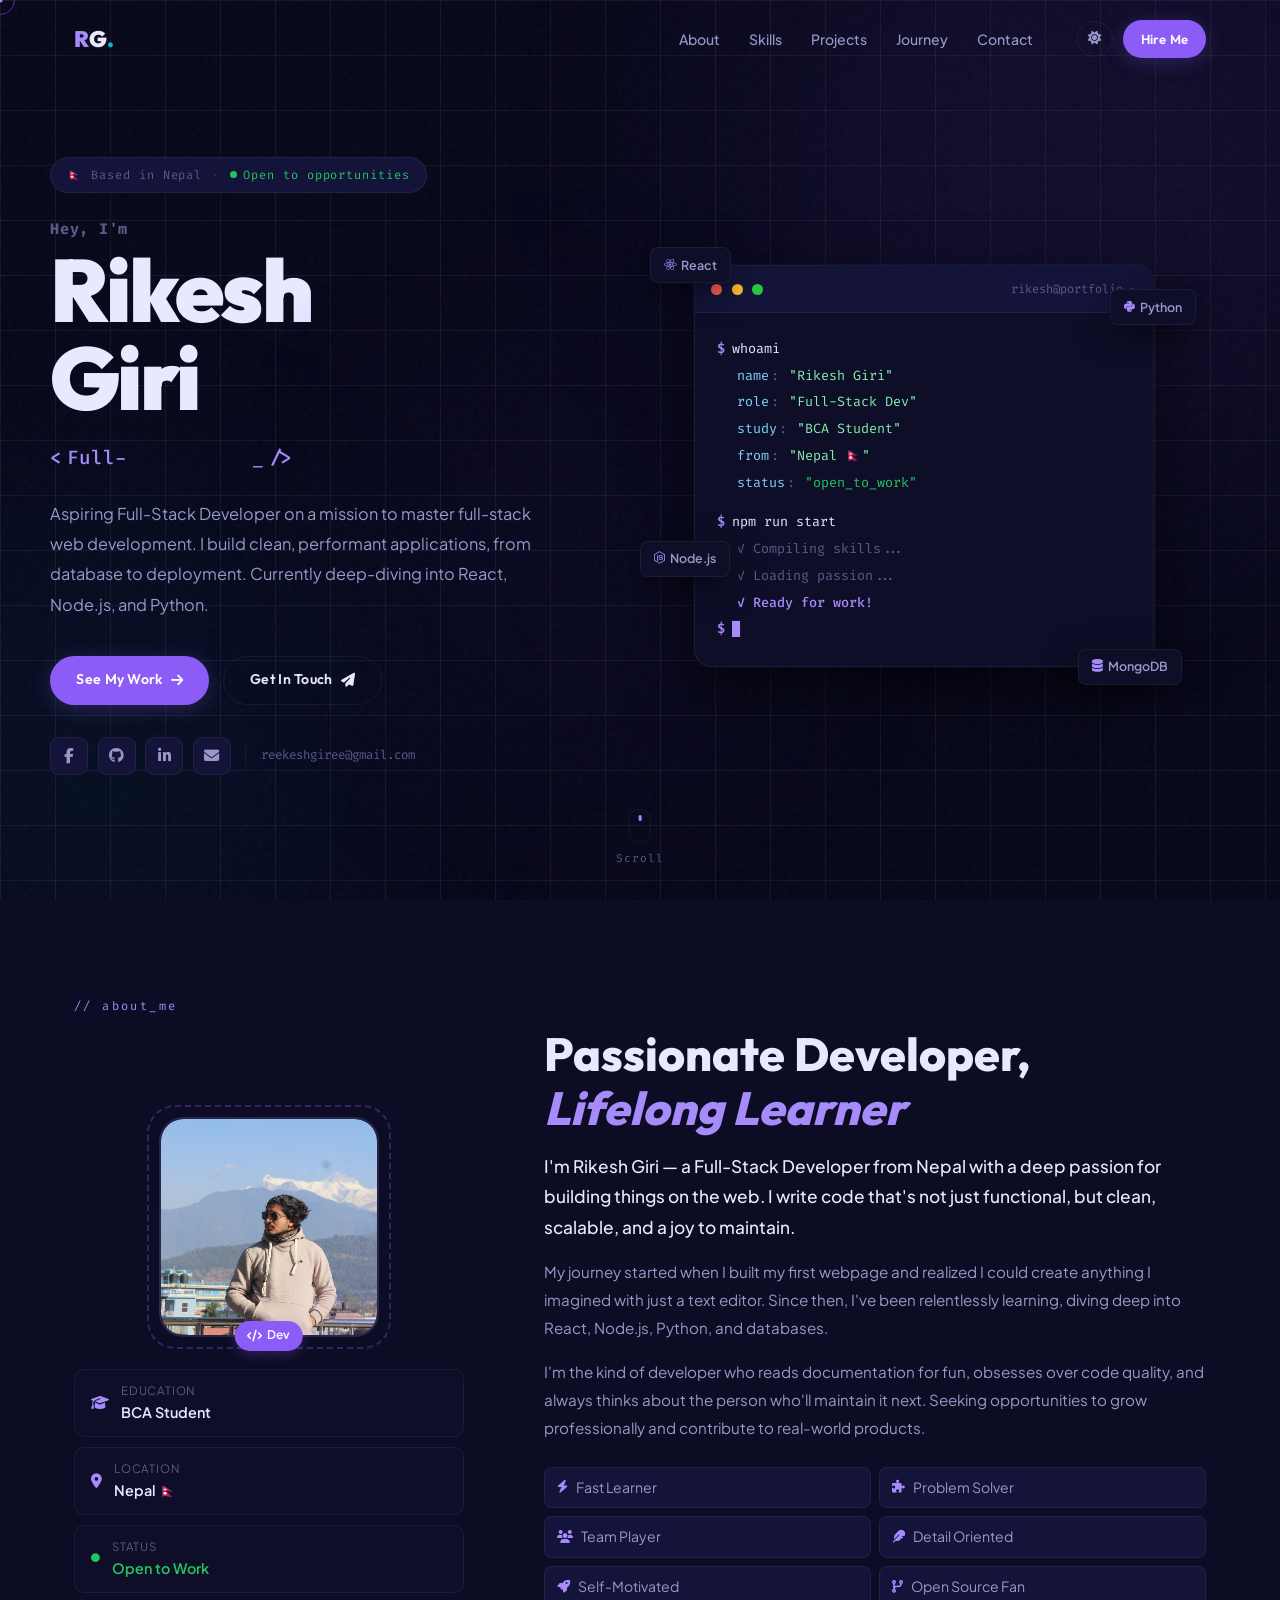
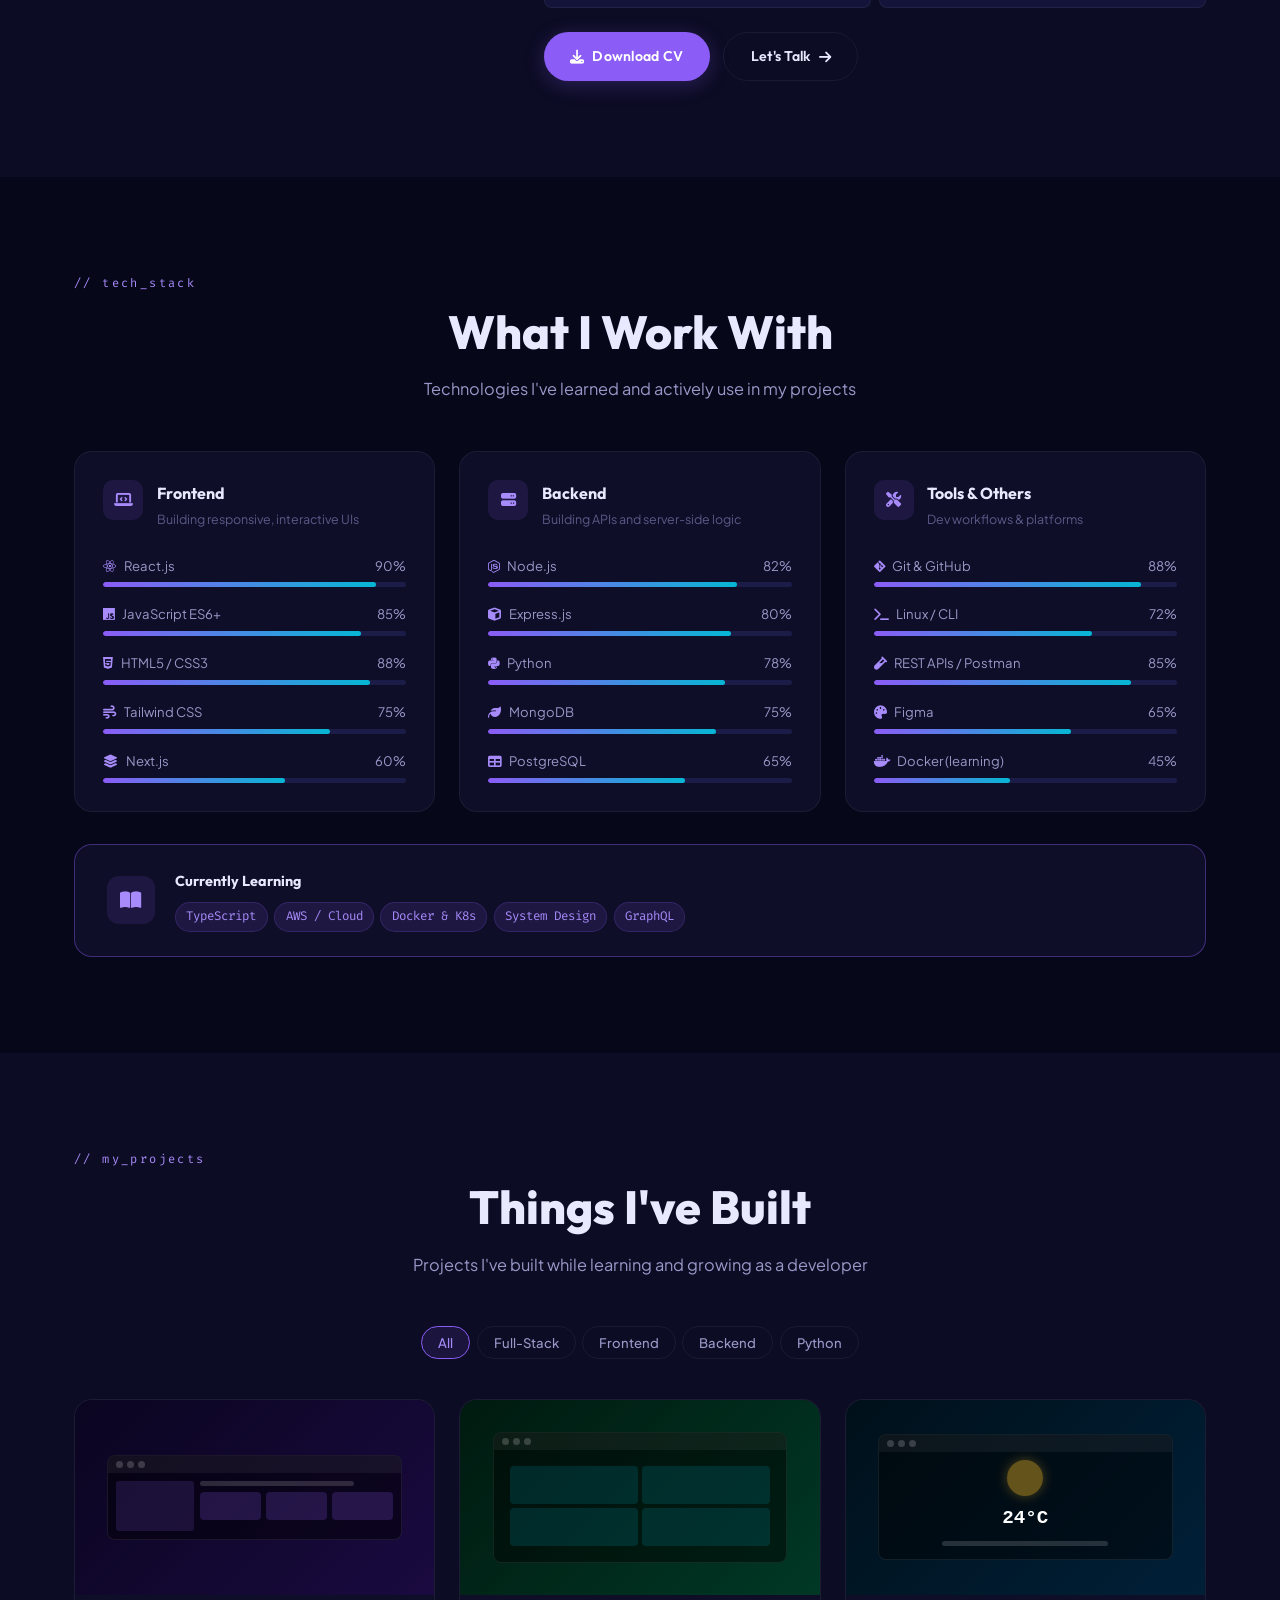
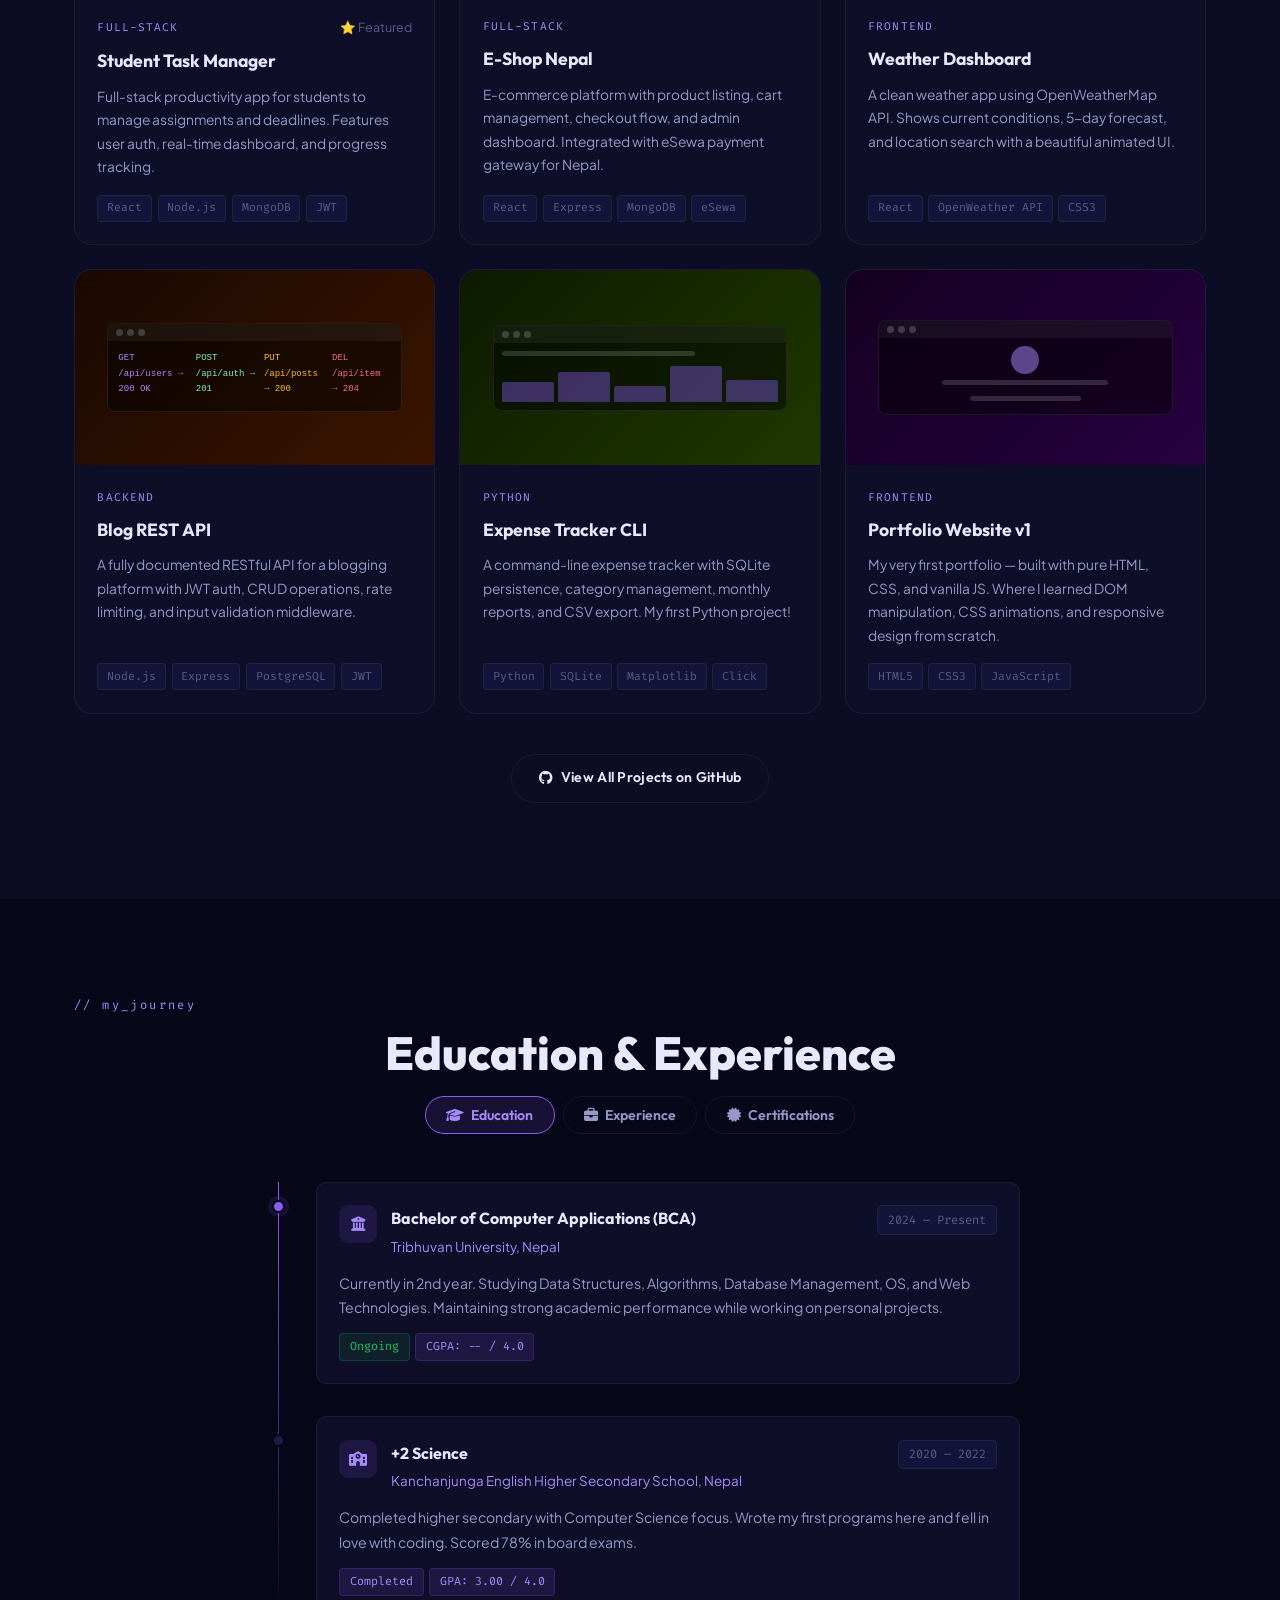
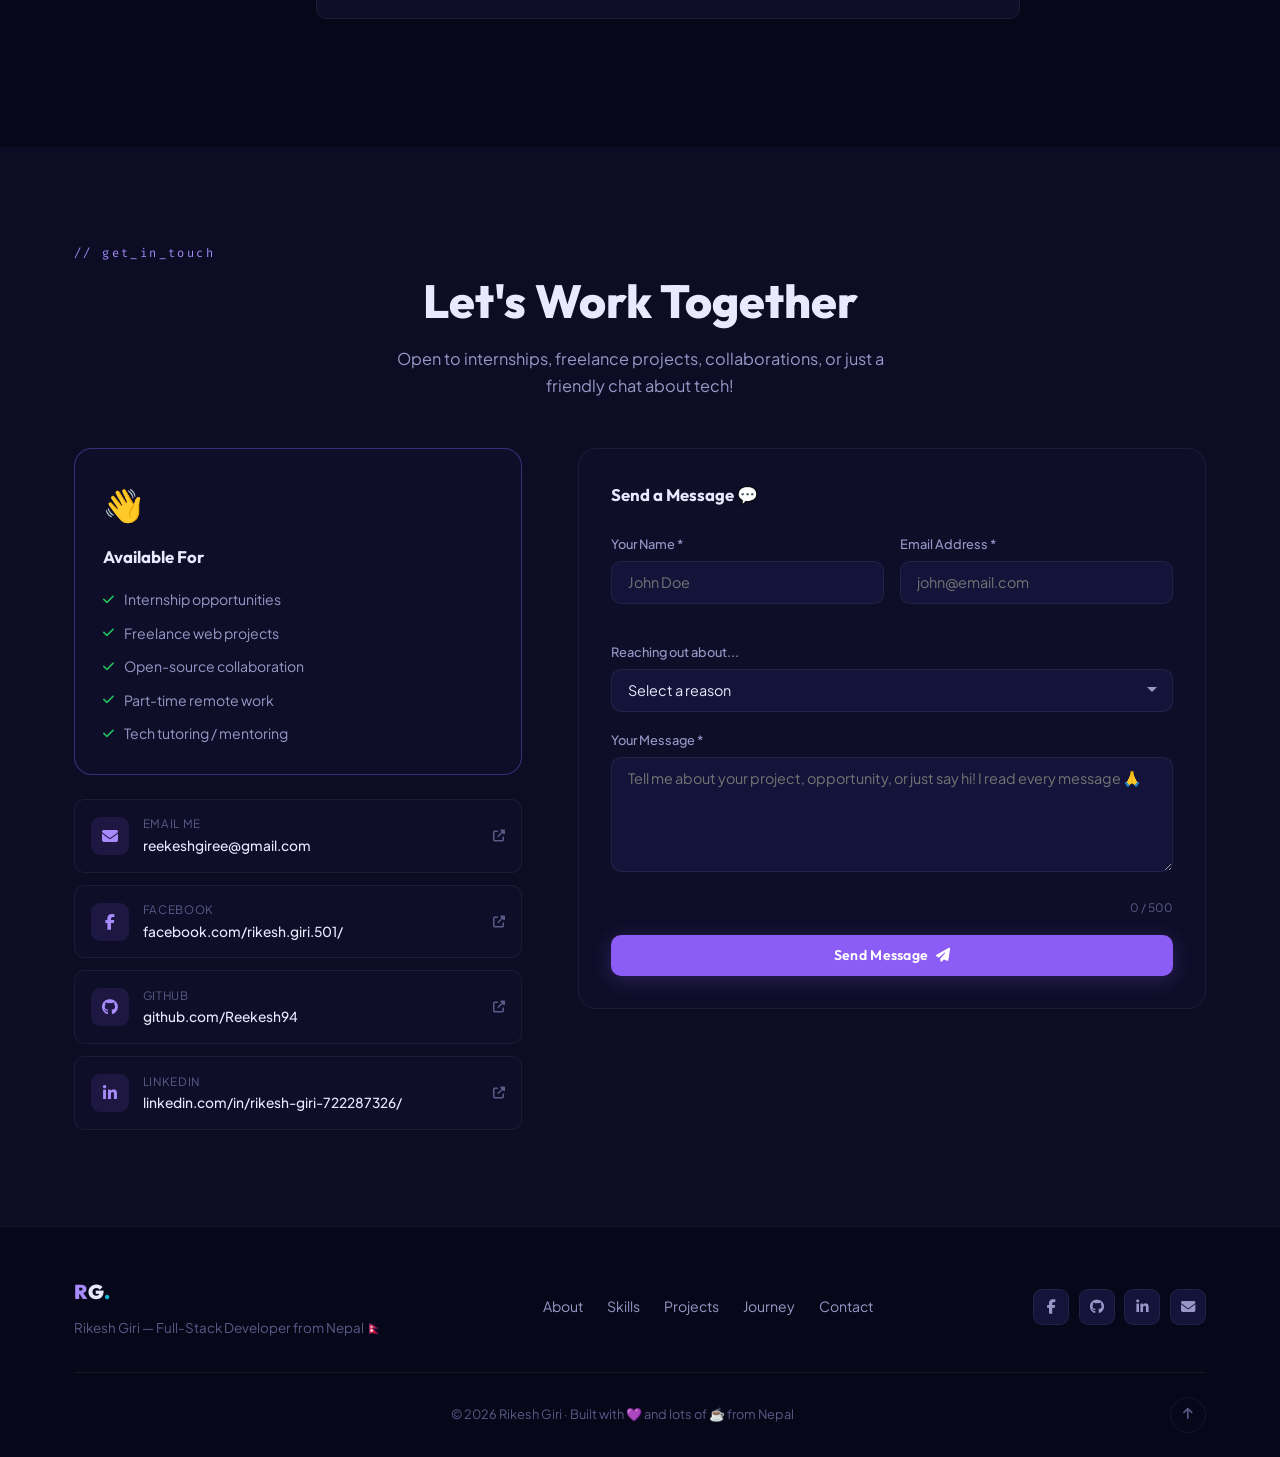
==== commit a8f572bd: "Fix photo filename case" ====
--- a/index.html
+++ b/index.html
@@ -188,7 +188,7 @@
             <div class="avatar-wrap">
               <div class="avatar-ring-outer"></div>
               <div class="avatar-box">
-                <img src="assets/photo.jpg" alt="Rikesh Giri" style="width:100%;height:100%;object-fit:cover;border-radius:22px;" />
+                <img src="assets/photo.JPG" alt="Rikesh Giri" style="width:100%;height:100%;object-fit:cover;border-radius:22px;" />
               </div>
               <div class="av-badge"><i class="fas fa-code"></i> Dev</div>
             </div>
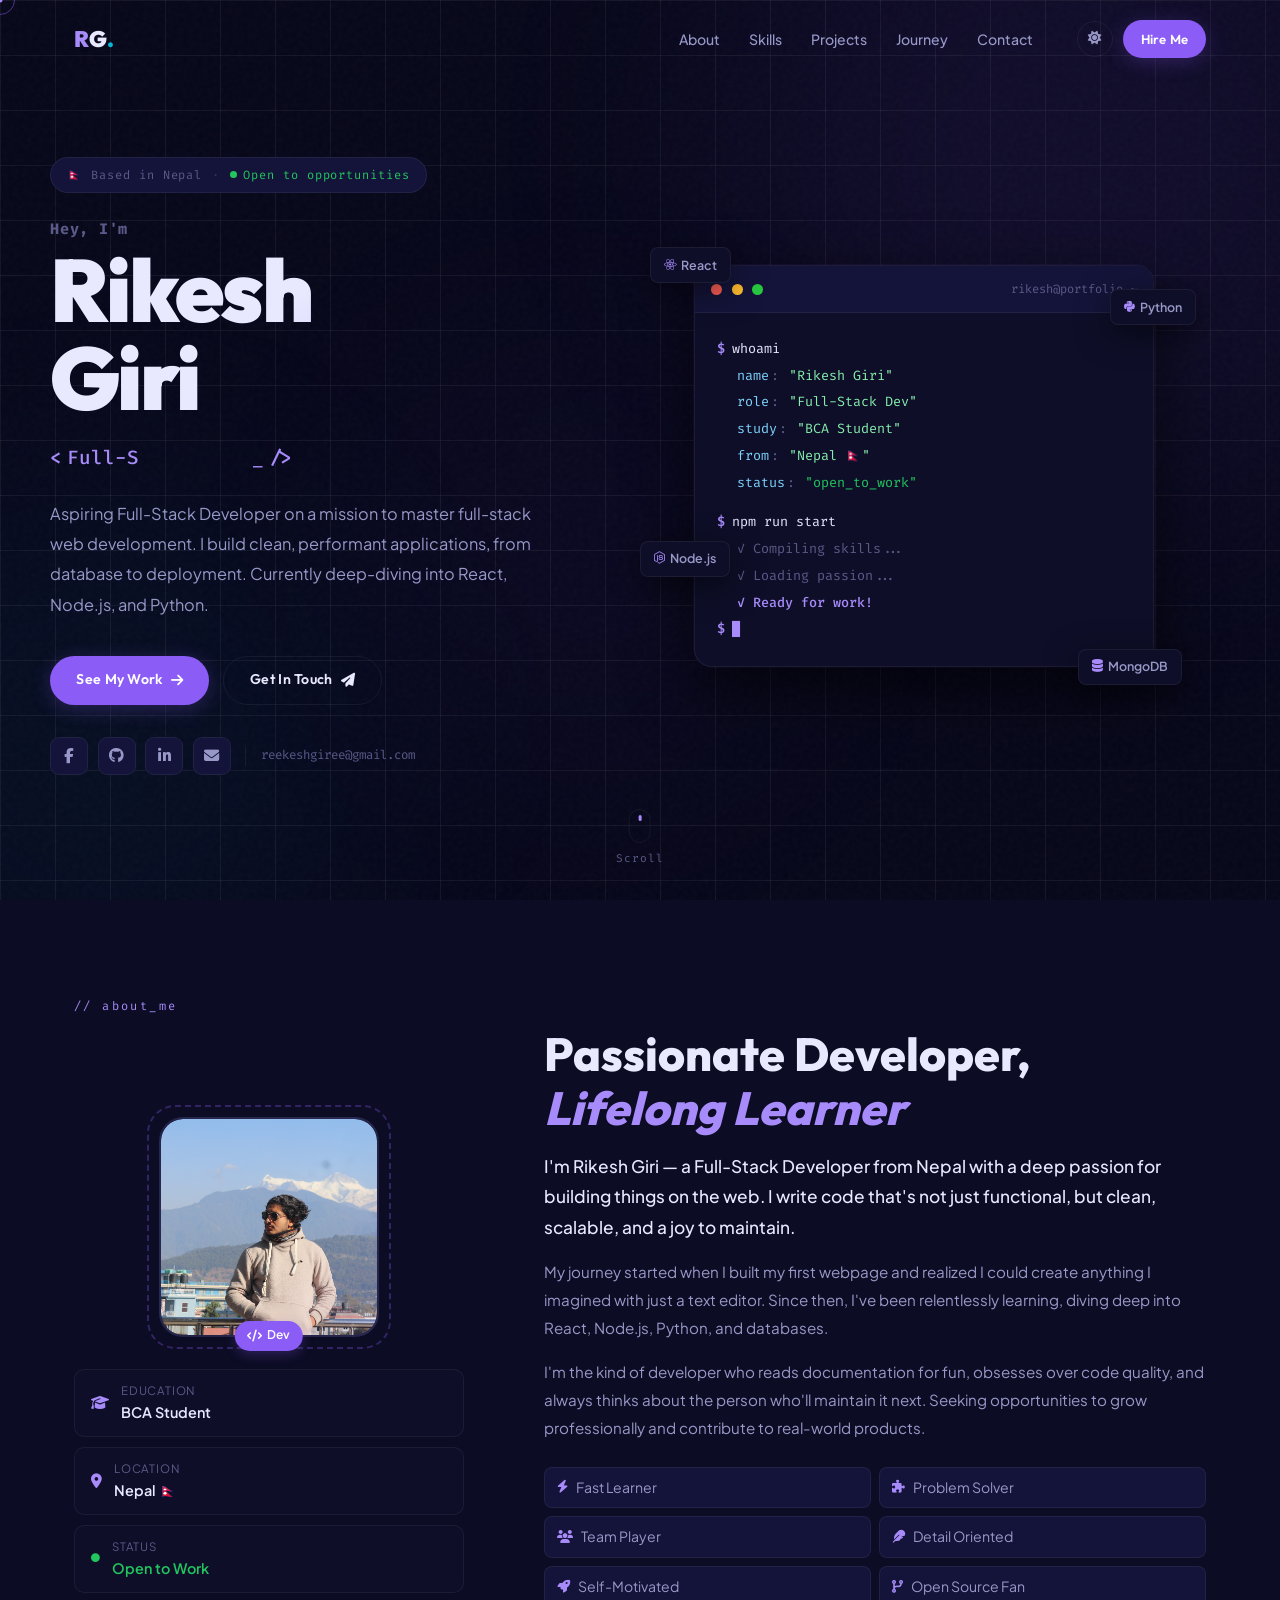
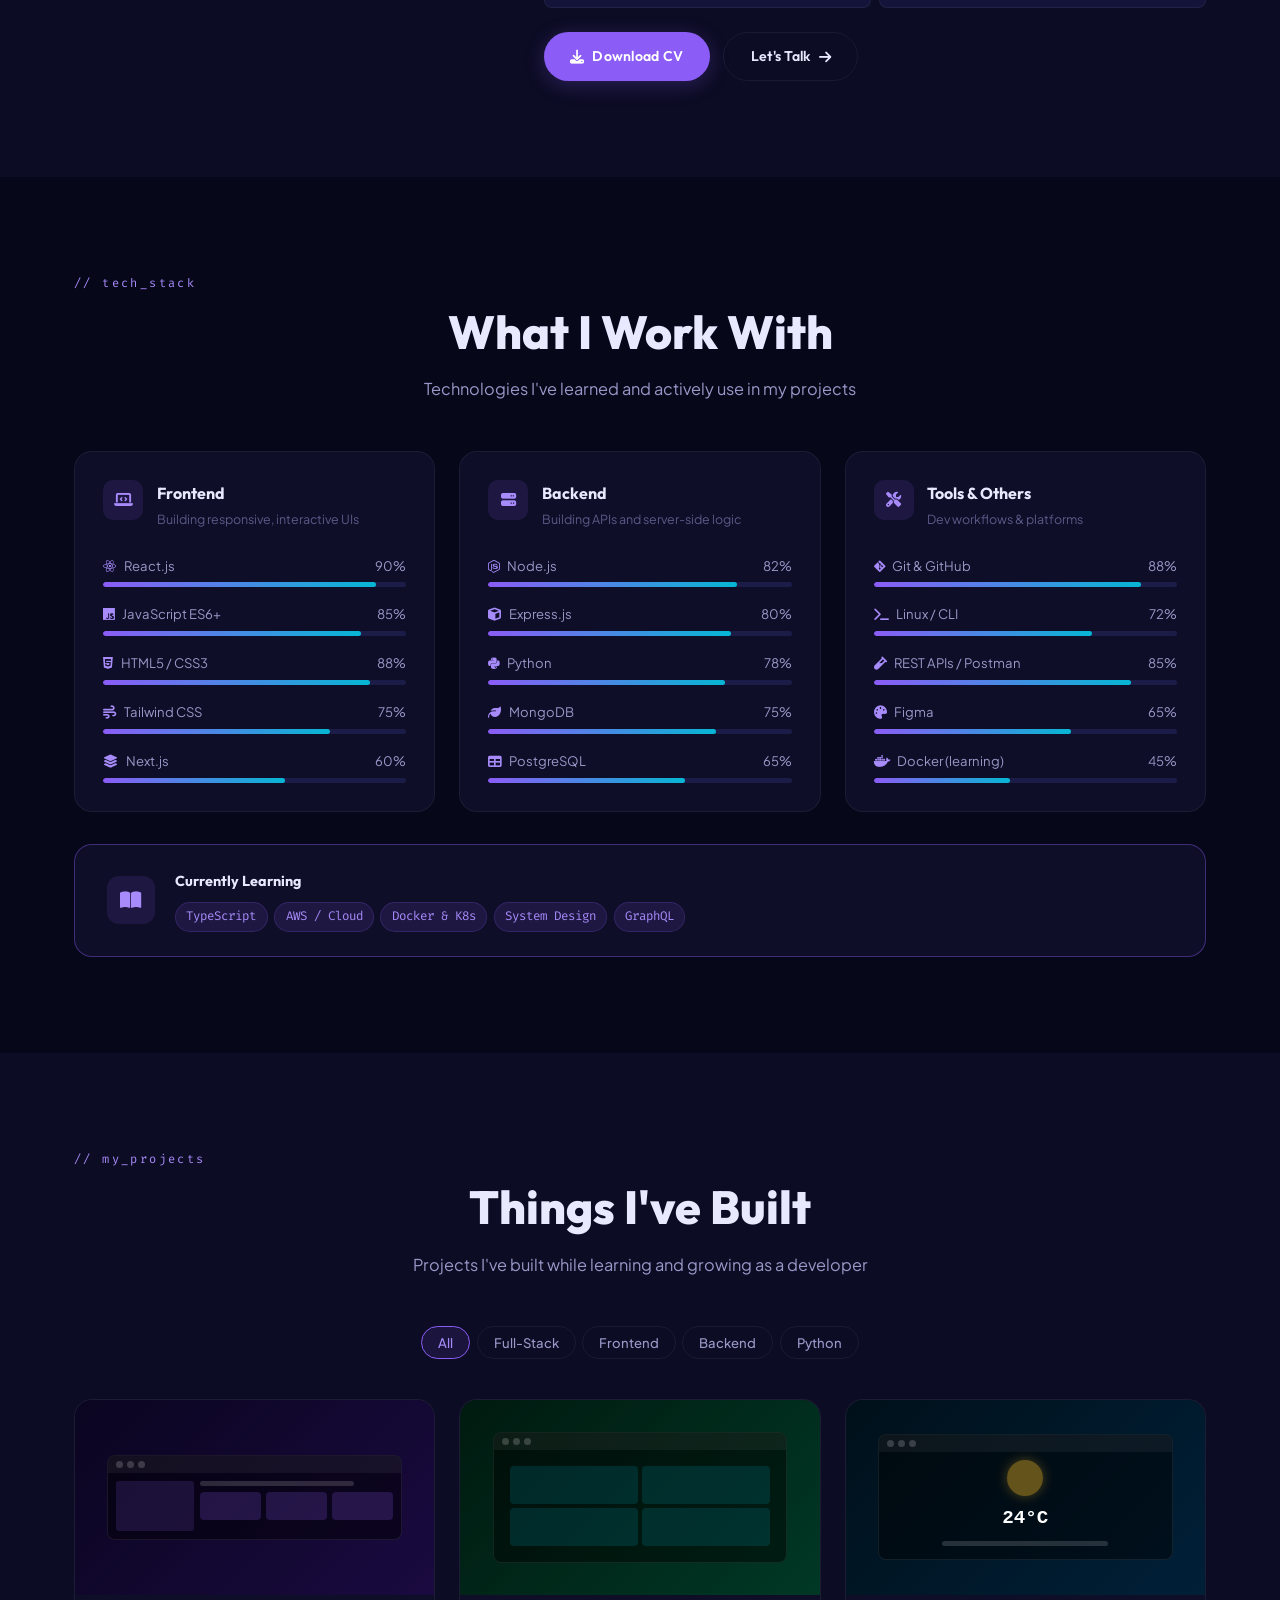
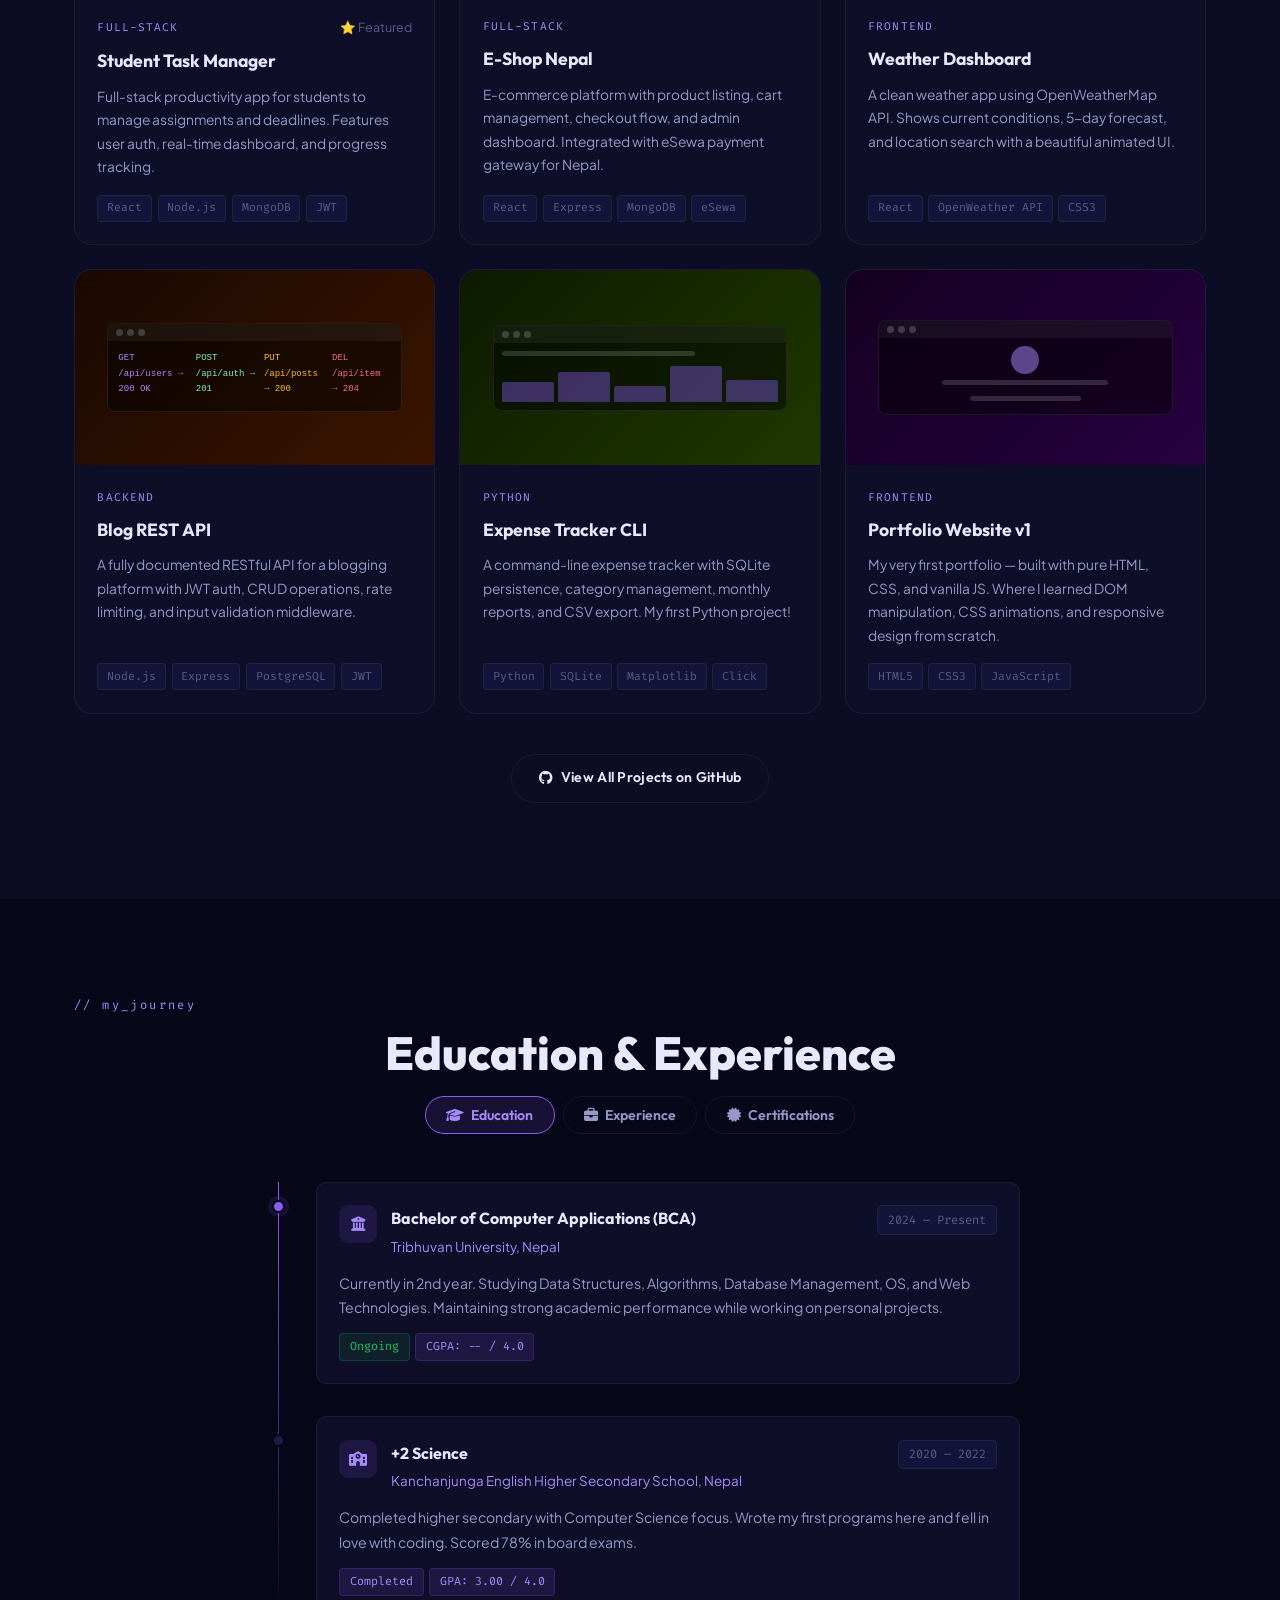
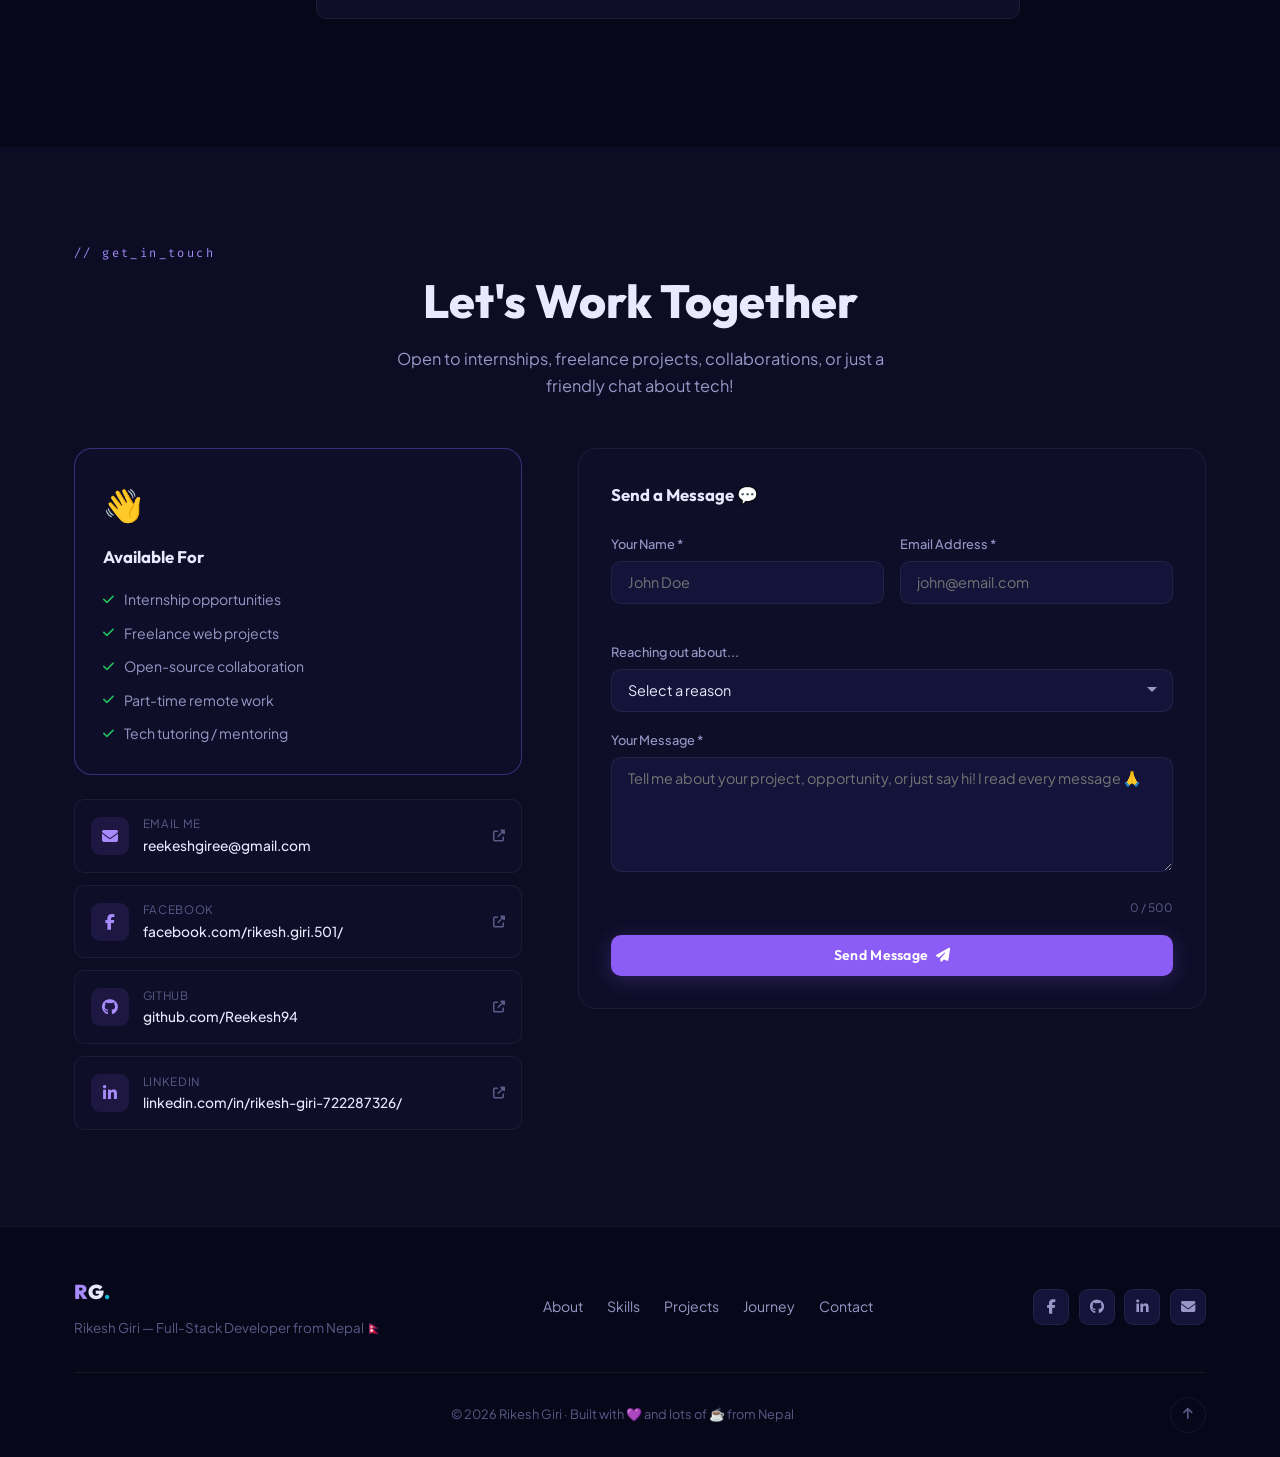
==== commit a2b0aef1: "Added google verification" ====
--- a/index.html
+++ b/index.html
@@ -1,748 +1,1370 @@
-<!DOCTYPE html>
+<!doctype html>
 <html lang="en" data-theme="dark">
-<head>
-  <meta charset="UTF-8" />
-  <meta name="viewport" content="width=device-width, initial-scale=1.0" />
-  <title>Rikesh Giri — Full-Stack Developer</title>
-  <meta name="description" content="Rikesh Giri is a BCA student and aspiring Full-Stack Developer from Nepal, building modern web applications with React, Node.js, and Python." />
-  <meta name="keywords" content="Rikesh Giri, Full-Stack Developer, BCA Student, Nepal, React, Node.js, Python, Web Developer Portfolio" />
-  <meta name="author" content="Rikesh Giri" />
-  <meta property="og:title" content="Rikesh Giri — Full-Stack Developer" />
-  <meta property="og:description" content="BCA student building modern, scalable web apps with React, Node.js & Python." />
-  <meta property="og:type" content="website" />
-
-  <!-- Fonts: Outfit (display) + Plus Jakarta Sans (body) + Fira Code (mono) -->
-  <link rel="preconnect" href="https://fonts.googleapis.com" />
-  <link rel="preconnect" href="https://fonts.gstatic.com" crossorigin />
-  <link href="https://fonts.googleapis.com/css2?family=Outfit:wght@300;400;500;600;700;800;900&family=Plus+Jakarta+Sans:ital,wght@0,300;0,400;0,500;0,600;1,300&family=Fira+Code:wght@400;500&display=swap" rel="stylesheet" />
-
-  <!-- Icons -->
-  <link rel="stylesheet" href="https://cdnjs.cloudflare.com/ajax/libs/font-awesome/6.5.0/css/all.min.css" />
-
-  <link rel="stylesheet" href="style.css" />
-</head>
-<body>
-
-  <!-- ═══════════ LOADING SCREEN ═══════════ -->
-  <div id="loader" aria-hidden="true">
-    <div class="loader-inner">
-      <div class="loader-logo">RG<span class="loader-accent">.</span></div>
-      <p class="loader-sub">Loading portfolio...</p>
-      <div class="loader-bar"><div class="loader-bar-fill"></div></div>
+  <head>
+    <meta
+      name="google-site-verification"
+      content="googleedd24d48001e0132.html"
+    />
+    <meta charset="UTF-8" />
+    <meta name="viewport" content="width=device-width, initial-scale=1.0" />
+    <title>Rikesh Giri — Full-Stack Developer</title>
+    <meta
+      name="description"
+      content="Rikesh Giri is a BCA student and aspiring Full-Stack Developer from Nepal, building modern web applications with React, Node.js, and Python."
+    />
+    <meta
+      name="keywords"
+      content="Rikesh Giri, Full-Stack Developer, BCA Student, Nepal, React, Node.js, Python, Web Developer Portfolio"
+    />
+    <meta name="author" content="Rikesh Giri" />
+    <meta property="og:title" content="Rikesh Giri — Full-Stack Developer" />
+    <meta
+      property="og:description"
+      content="BCA student building modern, scalable web apps with React, Node.js & Python."
+    />
+    <meta property="og:type" content="website" />
+
+    <!-- Fonts: Outfit (display) + Plus Jakarta Sans (body) + Fira Code (mono) -->
+    <link rel="preconnect" href="https://fonts.googleapis.com" />
+    <link rel="preconnect" href="https://fonts.gstatic.com" crossorigin />
+    <link
+      href="https://fonts.googleapis.com/css2?family=Outfit:wght@300;400;500;600;700;800;900&family=Plus+Jakarta+Sans:ital,wght@0,300;0,400;0,500;0,600;1,300&family=Fira+Code:wght@400;500&display=swap"
+      rel="stylesheet"
+    />
+
+    <!-- Icons -->
+    <link
+      rel="stylesheet"
+      href="https://cdnjs.cloudflare.com/ajax/libs/font-awesome/6.5.0/css/all.min.css"
+    />
+
+    <link rel="stylesheet" href="style.css" />
+  </head>
+  <body>
+    <!-- ═══════════ LOADING SCREEN ═══════════ -->
+    <div id="loader" aria-hidden="true">
+      <div class="loader-inner">
+        <div class="loader-logo">RG<span class="loader-accent">.</span></div>
+        <p class="loader-sub">Loading portfolio...</p>
+        <div class="loader-bar"><div class="loader-bar-fill"></div></div>
+      </div>
     </div>
-  </div>
-
-  <!-- ═══════════ CURSOR ═══════════ -->
-  <div class="cursor-dot" id="cursorDot" aria-hidden="true"></div>
-  <div class="cursor-ring" id="cursorRing" aria-hidden="true"></div>
-
-  <!-- ═══════════ NAVBAR ═══════════ -->
-  <header class="navbar" id="navbar" role="banner">
-    <nav class="nav-container" aria-label="Main navigation">
-      <a href="#home" class="nav-logo" aria-label="Rikesh Giri Home">
-        <span class="logo-r">R</span><span class="logo-g">G</span><span class="logo-dot">.</span>
-      </a>
-
-      <ul class="nav-links" role="list">
-        <li><a href="#about"      class="nav-link" data-section="about">About</a></li>
-        <li><a href="#skills"     class="nav-link" data-section="skills">Skills</a></li>
-        <li><a href="#projects"   class="nav-link" data-section="projects">Projects</a></li>
-        <li><a href="#experience" class="nav-link" data-section="experience">Journey</a></li>
-        <li><a href="#contact"    class="nav-link" data-section="contact">Contact</a></li>
-      </ul>
-
-      <div class="nav-actions">
-        <button class="theme-toggle" id="themeToggle" aria-label="Toggle theme">
-          <i class="fas fa-sun" id="themeIcon"></i>
+
+    <!-- ═══════════ CURSOR ═══════════ -->
+    <div class="cursor-dot" id="cursorDot" aria-hidden="true"></div>
+    <div class="cursor-ring" id="cursorRing" aria-hidden="true"></div>
+
+    <!-- ═══════════ NAVBAR ═══════════ -->
+    <header class="navbar" id="navbar" role="banner">
+      <nav class="nav-container" aria-label="Main navigation">
+        <a href="#home" class="nav-logo" aria-label="Rikesh Giri Home">
+          <span class="logo-r">R</span><span class="logo-g">G</span
+          ><span class="logo-dot">.</span>
+        </a>
+
+        <ul class="nav-links" role="list">
+          <li>
+            <a href="#about" class="nav-link" data-section="about">About</a>
+          </li>
+          <li>
+            <a href="#skills" class="nav-link" data-section="skills">Skills</a>
+          </li>
+          <li>
+            <a href="#projects" class="nav-link" data-section="projects"
+              >Projects</a
+            >
+          </li>
+          <li>
+            <a href="#experience" class="nav-link" data-section="experience"
+              >Journey</a
+            >
+          </li>
+          <li>
+            <a href="#contact" class="nav-link" data-section="contact"
+              >Contact</a
+            >
+          </li>
+        </ul>
+
+        <div class="nav-actions">
+          <button
+            class="theme-toggle"
+            id="themeToggle"
+            aria-label="Toggle theme"
+          >
+            <i class="fas fa-sun" id="themeIcon"></i>
+          </button>
+          <a href="#contact" class="btn btn-primary btn-sm">Hire Me</a>
+        </div>
+
+        <button
+          class="hamburger"
+          id="hamburger"
+          aria-label="Open menu"
+          aria-expanded="false"
+        >
+          <span></span><span></span><span></span>
         </button>
-        <a href="#contact" class="btn btn-primary btn-sm">Hire Me</a>
+      </nav>
+
+      <div class="mobile-menu" id="mobileMenu" aria-hidden="true">
+        <ul role="list">
+          <li><a href="#about" class="mobile-link">About</a></li>
+          <li><a href="#skills" class="mobile-link">Skills</a></li>
+          <li><a href="#projects" class="mobile-link">Projects</a></li>
+          <li><a href="#experience" class="mobile-link">Journey</a></li>
+          <li><a href="#contact" class="mobile-link">Contact</a></li>
+          <li>
+            <a
+              href="#contact"
+              class="btn btn-primary"
+              style="
+                width: 100%;
+                text-align: center;
+                margin-top: 0.75rem;
+                display: block;
+              "
+              >Hire Me</a
+            >
+          </li>
+        </ul>
       </div>
-
-      <button class="hamburger" id="hamburger" aria-label="Open menu" aria-expanded="false">
-        <span></span><span></span><span></span>
-      </button>
-    </nav>
-
-    <div class="mobile-menu" id="mobileMenu" aria-hidden="true">
-      <ul role="list">
-        <li><a href="#about"      class="mobile-link">About</a></li>
-        <li><a href="#skills"     class="mobile-link">Skills</a></li>
-        <li><a href="#projects"   class="mobile-link">Projects</a></li>
-        <li><a href="#experience" class="mobile-link">Journey</a></li>
-        <li><a href="#contact"    class="mobile-link">Contact</a></li>
-        <li><a href="#contact" class="btn btn-primary" style="width:100%;text-align:center;margin-top:.75rem;display:block;">Hire Me</a></li>
-      </ul>
-    </div>
-  </header>
-
-  <main>
-
-    <!-- ═══════════ HERO ═══════════ -->
-    <section id="home" class="hero" aria-label="Hero">
-      <div class="hero-noise" aria-hidden="true"></div>
-      <div class="hero-grid-bg" aria-hidden="true"></div>
-      <div class="hero-orb orb-1" aria-hidden="true"></div>
-      <div class="hero-orb orb-2" aria-hidden="true"></div>
-      <div class="hero-orb orb-3" aria-hidden="true"></div>
-
-      <div class="hero-inner">
-        <div class="hero-content reveal">
-          <div class="hero-eyebrow">
-            <span>🇳🇵 Based in Nepal</span>
-            <span class="eyebrow-sep">·</span>
-            <span class="eyebrow-status">
-              <span class="status-dot"></span>
-              Open to opportunities
-            </span>
-          </div>
-
-          <h1 class="hero-name">
-            <span class="name-hey">Hey, I'm</span>
-            <span class="name-big">Rikesh<br>Giri</span>
-          </h1>
-
-          <div class="hero-role-line">
-            <span class="rl-bracket">&lt;</span>
-            <span class="hero-typed" id="typedText" aria-live="polite"></span>
-            <span class="typed-cur" aria-hidden="true">_</span>
-            <span class="rl-bracket">/&gt;</span>
-          </div>
-
-          <p class="hero-desc">
-            Aspiring Full-Stack Developer on a mission to master full-stack web development. I build clean, performant applications, from database to deployment. Currently deep-diving into React, Node.js, and Python.
+    </header>
+
+    <main>
+      <!-- ═══════════ HERO ═══════════ -->
+      <section id="home" class="hero" aria-label="Hero">
+        <div class="hero-noise" aria-hidden="true"></div>
+        <div class="hero-grid-bg" aria-hidden="true"></div>
+        <div class="hero-orb orb-1" aria-hidden="true"></div>
+        <div class="hero-orb orb-2" aria-hidden="true"></div>
+        <div class="hero-orb orb-3" aria-hidden="true"></div>
+
+        <div class="hero-inner">
+          <div class="hero-content reveal">
+            <div class="hero-eyebrow">
+              <span>🇳🇵 Based in Nepal</span>
+              <span class="eyebrow-sep">·</span>
+              <span class="eyebrow-status">
+                <span class="status-dot"></span>
+                Open to opportunities
+              </span>
+            </div>
+
+            <h1 class="hero-name">
+              <span class="name-hey">Hey, I'm</span>
+              <span class="name-big">Rikesh<br />Giri</span>
+            </h1>
+
+            <div class="hero-role-line">
+              <span class="rl-bracket">&lt;</span>
+              <span class="hero-typed" id="typedText" aria-live="polite"></span>
+              <span class="typed-cur" aria-hidden="true">_</span>
+              <span class="rl-bracket">/&gt;</span>
+            </div>
+
+            <p class="hero-desc">
+              Aspiring Full-Stack Developer on a mission to master full-stack
+              web development. I build clean, performant applications, from
+              database to deployment. Currently deep-diving into React, Node.js,
+              and Python.
+            </p>
+
+            <div class="hero-cta">
+              <a href="#projects" class="btn btn-primary">
+                See My Work <i class="fas fa-arrow-right"></i>
+              </a>
+              <a href="#contact" class="btn btn-ghost">
+                Get In Touch <i class="fas fa-paper-plane"></i>
+              </a>
+            </div>
+
+            <div class="hero-social-row">
+              <a
+                href="https://www.facebook.com/rikesh.giri.501/"
+                target="_blank"
+                rel="noopener    noreferrer"
+                class="hs-link"
+                aria-label="Facebook"
+              >
+                <i class="fab fa-facebook-f"></i>
+              </a>
+              <a
+                href="https://github.com/Reekesh94"
+                target="_blank"
+                rel="noopener noreferrer"
+                class="hs-link"
+                aria-label="GitHub"
+              >
+                <i class="fab fa-github"></i>
+              </a>
+              <a
+                href="https://www.linkedin.com/in/rikesh-giri-722287326/"
+                target="_blank"
+                rel="noopener noreferrer"
+                class="hs-link"
+                aria-label="LinkedIn"
+              >
+                <i class="fab fa-linkedin-in"></i>
+              </a>
+              <a
+                href="mailto:reekeshgiree@gmail.com"
+                class="hs-link"
+                aria-label="Email"
+              >
+                <i class="fas fa-envelope"></i>
+              </a>
+              <span class="hs-divider"></span>
+              <span class="hs-email">reekeshgiree@gmail.com</span>
+            </div>
+          </div>
+
+          <!-- Terminal card -->
+          <div class="hero-visual reveal">
+            <div class="terminal">
+              <div class="term-bar">
+                <span class="tb-red"></span>
+                <span class="tb-yellow"></span>
+                <span class="tb-green"></span>
+                <span class="term-title">rikesh@portfolio ~ </span>
+              </div>
+              <div class="term-body">
+                <div class="term-line">
+                  <span class="t-prompt">$</span
+                  ><span class="t-cmd"> whoami</span>
+                </div>
+                <div class="term-out">
+                  <span class="t-key">name</span><span class="t-op">:</span>
+                  <span class="t-str">"Rikesh Giri"</span>
+                </div>
+                <div class="term-out">
+                  <span class="t-key">role</span><span class="t-op">:</span>
+                  <span class="t-str">"Full-Stack Dev"</span>
+                </div>
+                <div class="term-out">
+                  <span class="t-key">study</span><span class="t-op">:</span>
+                  <span class="t-str">"BCA Student"</span>
+                </div>
+                <div class="term-out">
+                  <span class="t-key">from</span><span class="t-op">:</span>
+                  <span class="t-str">"Nepal 🇳🇵"</span>
+                </div>
+                <div class="term-out">
+                  <span class="t-key">status</span><span class="t-op">:</span>
+                  <span class="t-green">"open_to_work"</span>
+                </div>
+                <div class="term-gap"></div>
+                <div class="term-line">
+                  <span class="t-prompt">$</span
+                  ><span class="t-cmd"> npm run start</span>
+                </div>
+                <div class="term-out t-comment">✓ Compiling skills...</div>
+                <div class="term-out t-comment">✓ Loading passion...</div>
+                <div class="term-out t-accent">✓ Ready for work!</div>
+                <div class="term-line">
+                  <span class="t-prompt">$</span><span class="t-blink">█</span>
+                </div>
+              </div>
+            </div>
+
+            <!-- Floating badges -->
+            <div class="ft-badge fb-1"><i class="fab fa-react"></i> React</div>
+            <div class="ft-badge fb-2">
+              <i class="fab fa-node-js"></i> Node.js
+            </div>
+            <div class="ft-badge fb-3">
+              <i class="fab fa-python"></i> Python
+            </div>
+            <div class="ft-badge fb-4">
+              <i class="fas fa-database"></i> MongoDB
+            </div>
+          </div>
+        </div>
+
+        <a href="#about" class="scroll-hint" aria-label="Scroll to about">
+          <div class="sh-mouse"><div class="sh-wheel"></div></div>
+          <span>Scroll</span>
+        </a>
+      </section>
+
+      <!-- ═══════════ ABOUT ═══════════ -->
+      <section id="about" class="about section" aria-label="About">
+        <div class="container">
+          <div class="section-tag reveal">// about_me</div>
+          <div class="about-grid">
+            <div class="about-left reveal">
+              <div class="avatar-wrap">
+                <div class="avatar-ring-outer"></div>
+                <div class="avatar-box">
+                  <img
+                    src="assets/photo.JPG"
+                    alt="Rikesh Giri"
+                    style="
+                      width: 100%;
+                      height: 100%;
+                      object-fit: cover;
+                      border-radius: 22px;
+                    "
+                  />
+                </div>
+                <div class="av-badge"><i class="fas fa-code"></i> Dev</div>
+              </div>
+
+              <div class="info-pills">
+                <div class="info-pill">
+                  <i class="fas fa-graduation-cap"></i>
+                  <div>
+                    <span class="ip-label">Education</span
+                    ><span class="ip-val">BCA Student</span>
+                  </div>
+                </div>
+                <div class="info-pill">
+                  <i class="fas fa-map-marker-alt"></i>
+                  <div>
+                    <span class="ip-label">Location</span
+                    ><span class="ip-val">Nepal 🇳🇵</span>
+                  </div>
+                </div>
+                <div class="info-pill">
+                  <i
+                    class="fas fa-circle"
+                    style="color: #22c55e; font-size: 0.55rem"
+                  ></i>
+                  <div>
+                    <span class="ip-label">Status</span
+                    ><span class="ip-val ip-green">Open to Work</span>
+                  </div>
+                </div>
+              </div>
+            </div>
+
+            <div class="about-right reveal">
+              <h2 class="section-heading">
+                Passionate Developer,<br />
+                <em>Lifelong Learner</em>
+              </h2>
+              <p class="about-lead">
+                I'm Rikesh Giri — a Full-Stack Developer from Nepal with a deep
+                passion for building things on the web. I write code that's not
+                just functional, but clean, scalable, and a joy to maintain.
+              </p>
+              <p class="about-body">
+                My journey started when I built my first webpage and realized I
+                could create anything I imagined with just a text editor. Since
+                then, I've been relentlessly learning, diving deep into React,
+                Node.js, Python, and databases.
+              </p>
+              <p class="about-body">
+                I'm the kind of developer who reads documentation for fun,
+                obsesses over code quality, and always thinks about the person
+                who'll maintain it next. Seeking opportunities to grow
+                professionally and contribute to real-world products.
+              </p>
+
+              <div class="traits-grid">
+                <div class="trait">
+                  <i class="fas fa-bolt"></i> Fast Learner
+                </div>
+                <div class="trait">
+                  <i class="fas fa-puzzle-piece"></i> Problem Solver
+                </div>
+                <div class="trait">
+                  <i class="fas fa-users"></i> Team Player
+                </div>
+                <div class="trait">
+                  <i class="fas fa-feather"></i> Detail Oriented
+                </div>
+                <div class="trait">
+                  <i class="fas fa-rocket"></i> Self-Motivated
+                </div>
+                <div class="trait">
+                  <i class="fas fa-code-branch"></i> Open Source Fan
+                </div>
+              </div>
+
+              <div class="about-actions">
+                <a href="#" class="btn btn-primary" aria-label="Download CV">
+                  <i class="fas fa-download"></i> Download CV
+                </a>
+                <a href="#contact" class="btn btn-outline">
+                  Let's Talk <i class="fas fa-arrow-right"></i>
+                </a>
+              </div>
+            </div>
+          </div>
+        </div>
+      </section>
+
+      <!-- ═══════════ SKILLS ═══════════ -->
+      <section id="skills" class="skills section" aria-label="Skills">
+        <div class="container">
+          <div class="section-tag reveal">// tech_stack</div>
+          <h2 class="section-heading centered reveal">What I Work With</h2>
+          <p class="section-sub reveal">
+            Technologies I've learned and actively use in my projects
           </p>
 
-          <div class="hero-cta">
-            <a href="#projects" class="btn btn-primary">
-              See My Work <i class="fas fa-arrow-right"></i>
+          <div class="skills-grid">
+            <div class="skill-col reveal">
+              <div class="skill-group">
+                <div class="sg-header">
+                  <div class="sg-ico"><i class="fas fa-laptop-code"></i></div>
+                  <div>
+                    <h3>Frontend</h3>
+                    <p>Building responsive, interactive UIs</p>
+                  </div>
+                </div>
+                <div class="sg-bars">
+                  <div class="sbar">
+                    <div class="sb-info">
+                      <span><i class="fab fa-react"></i> React.js</span
+                      ><span>90%</span>
+                    </div>
+                    <div class="sb-track">
+                      <div class="sb-fill" data-w="90"></div>
+                    </div>
+                  </div>
+                  <div class="sbar">
+                    <div class="sb-info">
+                      <span><i class="fab fa-js"></i> JavaScript ES6+</span
+                      ><span>85%</span>
+                    </div>
+                    <div class="sb-track">
+                      <div class="sb-fill" data-w="85"></div>
+                    </div>
+                  </div>
+                  <div class="sbar">
+                    <div class="sb-info">
+                      <span><i class="fab fa-html5"></i> HTML5 / CSS3</span
+                      ><span>88%</span>
+                    </div>
+                    <div class="sb-track">
+                      <div class="sb-fill" data-w="88"></div>
+                    </div>
+                  </div>
+                  <div class="sbar">
+                    <div class="sb-info">
+                      <span><i class="fas fa-wind"></i> Tailwind CSS</span
+                      ><span>75%</span>
+                    </div>
+                    <div class="sb-track">
+                      <div class="sb-fill" data-w="75"></div>
+                    </div>
+                  </div>
+                  <div class="sbar">
+                    <div class="sb-info">
+                      <span><i class="fas fa-layer-group"></i> Next.js</span
+                      ><span>60%</span>
+                    </div>
+                    <div class="sb-track">
+                      <div class="sb-fill" data-w="60"></div>
+                    </div>
+                  </div>
+                </div>
+              </div>
+            </div>
+
+            <div class="skill-col reveal">
+              <div class="skill-group">
+                <div class="sg-header">
+                  <div class="sg-ico"><i class="fas fa-server"></i></div>
+                  <div>
+                    <h3>Backend</h3>
+                    <p>Building APIs and server-side logic</p>
+                  </div>
+                </div>
+                <div class="sg-bars">
+                  <div class="sbar">
+                    <div class="sb-info">
+                      <span><i class="fab fa-node-js"></i> Node.js</span
+                      ><span>82%</span>
+                    </div>
+                    <div class="sb-track">
+                      <div class="sb-fill" data-w="82"></div>
+                    </div>
+                  </div>
+                  <div class="sbar">
+                    <div class="sb-info">
+                      <span><i class="fas fa-cube"></i> Express.js</span
+                      ><span>80%</span>
+                    </div>
+                    <div class="sb-track">
+                      <div class="sb-fill" data-w="80"></div>
+                    </div>
+                  </div>
+                  <div class="sbar">
+                    <div class="sb-info">
+                      <span><i class="fab fa-python"></i> Python</span
+                      ><span>78%</span>
+                    </div>
+                    <div class="sb-track">
+                      <div class="sb-fill" data-w="78"></div>
+                    </div>
+                  </div>
+                  <div class="sbar">
+                    <div class="sb-info">
+                      <span><i class="fas fa-leaf"></i> MongoDB</span
+                      ><span>75%</span>
+                    </div>
+                    <div class="sb-track">
+                      <div class="sb-fill" data-w="75"></div>
+                    </div>
+                  </div>
+                  <div class="sbar">
+                    <div class="sb-info">
+                      <span><i class="fas fa-table"></i> PostgreSQL</span
+                      ><span>65%</span>
+                    </div>
+                    <div class="sb-track">
+                      <div class="sb-fill" data-w="65"></div>
+                    </div>
+                  </div>
+                </div>
+              </div>
+            </div>
+
+            <div class="skill-col reveal">
+              <div class="skill-group">
+                <div class="sg-header">
+                  <div class="sg-ico"><i class="fas fa-tools"></i></div>
+                  <div>
+                    <h3>Tools & Others</h3>
+                    <p>Dev workflows & platforms</p>
+                  </div>
+                </div>
+                <div class="sg-bars">
+                  <div class="sbar">
+                    <div class="sb-info">
+                      <span><i class="fab fa-git-alt"></i> Git & GitHub</span
+                      ><span>88%</span>
+                    </div>
+                    <div class="sb-track">
+                      <div class="sb-fill" data-w="88"></div>
+                    </div>
+                  </div>
+                  <div class="sbar">
+                    <div class="sb-info">
+                      <span><i class="fas fa-terminal"></i> Linux / CLI</span
+                      ><span>72%</span>
+                    </div>
+                    <div class="sb-track">
+                      <div class="sb-fill" data-w="72"></div>
+                    </div>
+                  </div>
+                  <div class="sbar">
+                    <div class="sb-info">
+                      <span
+                        ><i class="fas fa-vial"></i> REST APIs / Postman</span
+                      ><span>85%</span>
+                    </div>
+                    <div class="sb-track">
+                      <div class="sb-fill" data-w="85"></div>
+                    </div>
+                  </div>
+                  <div class="sbar">
+                    <div class="sb-info">
+                      <span><i class="fas fa-palette"></i> Figma</span
+                      ><span>65%</span>
+                    </div>
+                    <div class="sb-track">
+                      <div class="sb-fill" data-w="65"></div>
+                    </div>
+                  </div>
+                  <div class="sbar">
+                    <div class="sb-info">
+                      <span
+                        ><i class="fab fa-docker"></i> Docker (learning)</span
+                      ><span>45%</span>
+                    </div>
+                    <div class="sb-track">
+                      <div class="sb-fill" data-w="45"></div>
+                    </div>
+                  </div>
+                </div>
+              </div>
+            </div>
+          </div>
+
+          <!-- Currently Learning -->
+          <div class="learning-banner reveal">
+            <div class="lb-icon"><i class="fas fa-book-open"></i></div>
+            <div>
+              <span class="lb-title">Currently Learning</span>
+              <div class="lb-tags">
+                <span>TypeScript</span>
+                <span>AWS / Cloud</span>
+                <span>Docker & K8s</span>
+                <span>System Design</span>
+                <span>GraphQL</span>
+              </div>
+            </div>
+          </div>
+        </div>
+      </section>
+
+      <!-- ═══════════ PROJECTS ═══════════ -->
+      <section id="projects" class="projects section" aria-label="Projects">
+        <div class="container">
+          <div class="section-tag reveal">// my_projects</div>
+          <h2 class="section-heading centered reveal">Things I've Built</h2>
+          <p class="section-sub reveal">
+            Projects I've built while learning and growing as a developer
+          </p>
+
+          <div
+            class="pf-filters reveal"
+            role="group"
+            aria-label="Filter projects"
+          >
+            <button class="pf-btn active" data-filter="all">All</button>
+            <button class="pf-btn" data-filter="fullstack">Full-Stack</button>
+            <button class="pf-btn" data-filter="frontend">Frontend</button>
+            <button class="pf-btn" data-filter="backend">Backend</button>
+            <button class="pf-btn" data-filter="python">Python</button>
+          </div>
+
+          <div class="projects-grid" id="projectsGrid">
+            <article class="project-card reveal" data-category="fullstack">
+              <div
+                class="pc-img"
+                style="background: linear-gradient(135deg, #0a0520, #1a0a40)"
+              >
+                <div class="pci-mock">
+                  <div class="pm-bar">
+                    <span></span><span></span><span></span>
+                  </div>
+                  <div class="pm-body">
+                    <div class="pm-sidebar"></div>
+                    <div class="pm-main">
+                      <div class="pm-line w80"></div>
+                      <div class="pm-cards">
+                        <div></div>
+                        <div></div>
+                        <div></div>
+                      </div>
+                    </div>
+                  </div>
+                </div>
+                <div class="pc-overlay">
+                  <a href="#" class="pco-btn"
+                    >Live Demo <i class="fas fa-external-link-alt"></i
+                  ></a>
+                  <a href="#" class="pco-btn pco-ghost"
+                    >GitHub <i class="fab fa-github"></i
+                  ></a>
+                </div>
+              </div>
+              <div class="pc-body">
+                <div class="pc-meta">
+                  <span class="pc-tag">Full-Stack</span
+                  ><span class="pc-star">⭐ Featured</span>
+                </div>
+                <h3>Student Task Manager</h3>
+                <p>
+                  Full-stack productivity app for students to manage assignments
+                  and deadlines. Features user auth, real-time dashboard, and
+                  progress tracking.
+                </p>
+                <div class="pc-stack">
+                  <span>React</span><span>Node.js</span><span>MongoDB</span
+                  ><span>JWT</span>
+                </div>
+              </div>
+            </article>
+
+            <article class="project-card reveal" data-category="fullstack">
+              <div
+                class="pc-img"
+                style="background: linear-gradient(135deg, #001a10, #003825)"
+              >
+                <div class="pci-mock">
+                  <div class="pm-bar">
+                    <span></span><span></span><span></span>
+                  </div>
+                  <div class="pm-body">
+                    <div class="pm-main">
+                      <div class="pm-grid4">
+                        <div></div>
+                        <div></div>
+                        <div></div>
+                        <div></div>
+                      </div>
+                    </div>
+                  </div>
+                </div>
+                <div class="pc-overlay">
+                  <a href="#" class="pco-btn"
+                    >Live Demo <i class="fas fa-external-link-alt"></i
+                  ></a>
+                  <a href="#" class="pco-btn pco-ghost"
+                    >GitHub <i class="fab fa-github"></i
+                  ></a>
+                </div>
+              </div>
+              <div class="pc-body">
+                <div class="pc-meta">
+                  <span class="pc-tag">Full-Stack</span>
+                </div>
+                <h3>E-Shop Nepal</h3>
+                <p>
+                  E-commerce platform with product listing, cart management,
+                  checkout flow, and admin dashboard. Integrated with eSewa
+                  payment gateway for Nepal.
+                </p>
+                <div class="pc-stack">
+                  <span>React</span><span>Express</span><span>MongoDB</span
+                  ><span>eSewa</span>
+                </div>
+              </div>
+            </article>
+
+            <article class="project-card reveal" data-category="frontend">
+              <div
+                class="pc-img"
+                style="background: linear-gradient(135deg, #00101a, #002038)"
+              >
+                <div class="pci-mock">
+                  <div class="pm-bar">
+                    <span></span><span></span><span></span>
+                  </div>
+                  <div
+                    class="pm-body"
+                    style="
+                      justify-content: center;
+                      align-items: center;
+                      display: flex;
+                      flex-direction: column;
+                      gap: 6px;
+                    "
+                  >
+                    <div class="pm-sun"></div>
+                    <div
+                      style="
+                        font-size: 1.2rem;
+                        font-weight: 700;
+                        color: #fff;
+                        font-family: monospace;
+                      "
+                    >
+                      24°C
+                    </div>
+                    <div class="pm-line w60"></div>
+                  </div>
+                </div>
+                <div class="pc-overlay">
+                  <a href="#" class="pco-btn"
+                    >Live Demo <i class="fas fa-external-link-alt"></i
+                  ></a>
+                  <a href="#" class="pco-btn pco-ghost"
+                    >GitHub <i class="fab fa-github"></i
+                  ></a>
+                </div>
+              </div>
+              <div class="pc-body">
+                <div class="pc-meta"><span class="pc-tag">Frontend</span></div>
+                <h3>Weather Dashboard</h3>
+                <p>
+                  A clean weather app using OpenWeatherMap API. Shows current
+                  conditions, 5-day forecast, and location search with a
+                  beautiful animated UI.
+                </p>
+                <div class="pc-stack">
+                  <span>React</span><span>OpenWeather API</span
+                  ><span>CSS3</span>
+                </div>
+              </div>
+            </article>
+
+            <article class="project-card reveal" data-category="backend">
+              <div
+                class="pc-img"
+                style="background: linear-gradient(135deg, #1a0800, #3a1500)"
+              >
+                <div class="pci-mock">
+                  <div class="pm-bar">
+                    <span></span><span></span><span></span>
+                  </div>
+                  <div
+                    class="pm-body"
+                    style="
+                      padding: 10px;
+                      font-family: monospace;
+                      font-size: 9px;
+                    "
+                  >
+                    <div style="color: #a78bfa; margin-bottom: 4px">
+                      GET /api/users → 200 OK
+                    </div>
+                    <div style="color: #86efac; margin-bottom: 4px">
+                      POST /api/auth → 201
+                    </div>
+                    <div style="color: #fbbf24; margin-bottom: 4px">
+                      PUT /api/posts → 200
+                    </div>
+                    <div style="color: #f87171">DEL /api/item → 204</div>
+                  </div>
+                </div>
+                <div class="pc-overlay">
+                  <a href="#" class="pco-btn"
+                    >Live Demo <i class="fas fa-external-link-alt"></i
+                  ></a>
+                  <a href="#" class="pco-btn pco-ghost"
+                    >GitHub <i class="fab fa-github"></i
+                  ></a>
+                </div>
+              </div>
+              <div class="pc-body">
+                <div class="pc-meta"><span class="pc-tag">Backend</span></div>
+                <h3>Blog REST API</h3>
+                <p>
+                  A fully documented RESTful API for a blogging platform with
+                  JWT auth, CRUD operations, rate limiting, and input validation
+                  middleware.
+                </p>
+                <div class="pc-stack">
+                  <span>Node.js</span><span>Express</span><span>PostgreSQL</span
+                  ><span>JWT</span>
+                </div>
+              </div>
+            </article>
+
+            <article class="project-card reveal" data-category="python">
+              <div
+                class="pc-img"
+                style="background: linear-gradient(135deg, #0d1a00, #1f3800)"
+              >
+                <div class="pci-mock">
+                  <div class="pm-bar">
+                    <span></span><span></span><span></span>
+                  </div>
+                  <div class="pm-body">
+                    <div class="pm-main">
+                      <div class="pm-line w70"></div>
+                      <div class="pm-barchart">
+                        <div style="height: 50%"></div>
+                        <div style="height: 75%"></div>
+                        <div style="height: 40%"></div>
+                        <div style="height: 90%"></div>
+                        <div style="height: 55%"></div>
+                      </div>
+                    </div>
+                  </div>
+                </div>
+                <div class="pc-overlay">
+                  <a href="#" class="pco-btn"
+                    >Live Demo <i class="fas fa-external-link-alt"></i
+                  ></a>
+                  <a href="#" class="pco-btn pco-ghost"
+                    >GitHub <i class="fab fa-github"></i
+                  ></a>
+                </div>
+              </div>
+              <div class="pc-body">
+                <div class="pc-meta"><span class="pc-tag">Python</span></div>
+                <h3>Expense Tracker CLI</h3>
+                <p>
+                  A command-line expense tracker with SQLite persistence,
+                  category management, monthly reports, and CSV export. My first
+                  Python project!
+                </p>
+                <div class="pc-stack">
+                  <span>Python</span><span>SQLite</span><span>Matplotlib</span
+                  ><span>Click</span>
+                </div>
+              </div>
+            </article>
+
+            <article class="project-card reveal" data-category="frontend">
+              <div
+                class="pc-img"
+                style="background: linear-gradient(135deg, #140020, #280040)"
+              >
+                <div class="pci-mock">
+                  <div class="pm-bar">
+                    <span></span><span></span><span></span>
+                  </div>
+                  <div
+                    class="pm-body"
+                    style="
+                      align-items: center;
+                      justify-content: center;
+                      display: flex;
+                      flex-direction: column;
+                      gap: 6px;
+                    "
+                  >
+                    <div
+                      style="
+                        width: 28px;
+                        height: 28px;
+                        border-radius: 50%;
+                        background: rgba(167, 139, 250, 0.5);
+                      "
+                    ></div>
+                    <div class="pm-line w60"></div>
+                    <div class="pm-line w40"></div>
+                  </div>
+                </div>
+                <div class="pc-overlay">
+                  <a href="#" class="pco-btn"
+                    >Live Demo <i class="fas fa-external-link-alt"></i
+                  ></a>
+                  <a href="#" class="pco-btn pco-ghost"
+                    >GitHub <i class="fab fa-github"></i
+                  ></a>
+                </div>
+              </div>
+              <div class="pc-body">
+                <div class="pc-meta"><span class="pc-tag">Frontend</span></div>
+                <h3>Portfolio Website v1</h3>
+                <p>
+                  My very first portfolio — built with pure HTML, CSS, and
+                  vanilla JS. Where I learned DOM manipulation, CSS animations,
+                  and responsive design from scratch.
+                </p>
+                <div class="pc-stack">
+                  <span>HTML5</span><span>CSS3</span><span>JavaScript</span>
+                </div>
+              </div>
+            </article>
+          </div>
+
+          <div class="more-projects reveal">
+            <a
+              href="https://github.com/Reekesh94"
+              target="_blank"
+              rel="noopener noreferrer"
+              class="btn btn-outline"
+            >
+              <i class="fab fa-github"></i> View All Projects on GitHub
             </a>
-            <a href="#contact" class="btn btn-ghost">
-              Get In Touch <i class="fas fa-paper-plane"></i>
+          </div>
+        </div>
+      </section>
+
+      <!-- ═══════════ JOURNEY ═══════════ -->
+      <section id="experience" class="experience section" aria-label="Journey">
+        <div class="container">
+          <div class="section-tag reveal">// my_journey</div>
+          <h2 class="section-heading centered reveal">
+            Education & Experience
+          </h2>
+
+          <div class="journey-tabs reveal" role="tablist">
+            <button
+              class="jt-btn active"
+              data-tab="education"
+              role="tab"
+              aria-selected="true"
+            >
+              <i class="fas fa-graduation-cap"></i> Education
+            </button>
+            <button
+              class="jt-btn"
+              data-tab="work"
+              role="tab"
+              aria-selected="false"
+            >
+              <i class="fas fa-briefcase"></i> Experience
+            </button>
+            <button
+              class="jt-btn"
+              data-tab="certs"
+              role="tab"
+              aria-selected="false"
+            >
+              <i class="fas fa-certificate"></i> Certifications
+            </button>
+          </div>
+
+          <!-- Education -->
+          <div class="timeline" id="tab-education">
+            <div class="tl-item reveal">
+              <div class="tl-dot tl-current"></div>
+              <div class="tl-card">
+                <div class="tlc-top">
+                  <div class="tlc-ico"><i class="fas fa-university"></i></div>
+                  <div class="tlc-info">
+                    <h3>Bachelor of Computer Applications (BCA)</h3>
+                    <p>Tribhuvan University, Nepal</p>
+                  </div>
+                  <span class="tlc-date">2024 — Present</span>
+                </div>
+                <p>
+                  Currently in 2nd year. Studying Data Structures, Algorithms,
+                  Database Management, OS, and Web Technologies. Maintaining
+                  strong academic performance while working on personal
+                  projects.
+                </p>
+                <div class="tlc-tags">
+                  <span class="tlt-active">Ongoing</span
+                  ><span>CGPA: -- / 4.0</span>
+                </div>
+              </div>
+            </div>
+            <div class="tl-item reveal">
+              <div class="tl-dot"></div>
+              <div class="tl-card">
+                <div class="tlc-top">
+                  <div class="tlc-ico"><i class="fas fa-school"></i></div>
+                  <div class="tlc-info">
+                    <h3>+2 Science</h3>
+                    <p>Kanchanjunga English Higher Secondary School, Nepal</p>
+                  </div>
+                  <span class="tlc-date">2020 — 2022</span>
+                </div>
+                <p>
+                  Completed higher secondary with Computer Science focus. Wrote
+                  my first programs here and fell in love with coding. Scored
+                  78% in board exams.
+                </p>
+                <div class="tlc-tags">
+                  <span>Completed</span><span>GPA: 3.00 / 4.0</span>
+                </div>
+              </div>
+            </div>
+          </div>
+
+          <!-- Work -->
+          <div class="timeline hidden" id="tab-work">
+            <div class="tl-item reveal">
+              <div class="tl-dot tl-current"></div>
+              <div class="tl-card">
+                <div class="tlc-top">
+                  <div class="tlc-ico"><i class="fas fa-laptop"></i></div>
+                  <div class="tlc-info">
+                    <h3>Freelance Web Developer</h3>
+                    <p>Self-employed / Remote</p>
+                  </div>
+                  <span class="tlc-date">2023 — Present</span>
+                </div>
+                <p>
+                  Building websites and web apps for local businesses and
+                  individuals in Nepal. Completed 5+ projects including business
+                  landing pages, portfolio sites, and small e-commerce stores.
+                </p>
+                <div class="tlc-tags">
+                  <span class="tlt-active">Ongoing</span><span>React</span
+                  ><span>Node.js</span>
+                </div>
+              </div>
+            </div>
+            <div class="tl-item reveal">
+              <div class="tl-dot"></div>
+              <div class="tl-card">
+                <div class="tlc-top">
+                  <div class="tlc-ico"><i class="fas fa-users"></i></div>
+                  <div class="tlc-info">
+                    <h3>Web Dev Club Lead</h3>
+                    <p>College Tech Club</p>
+                  </div>
+                  <span class="tlc-date">2023 — Present</span>
+                </div>
+                <p>
+                  Leading the web development club at college. Organizing
+                  workshops, hackathons, and coding sessions. Teaching HTML,
+                  CSS, and JavaScript fundamentals to junior students.
+                </p>
+                <div class="tlc-tags">
+                  <span class="tlt-active">Ongoing</span><span>Leadership</span>
+                </div>
+              </div>
+            </div>
+          </div>
+
+          <!-- Certs -->
+          <div class="timeline hidden" id="tab-certs">
+            <div class="tl-item reveal">
+              <div class="tl-dot"></div>
+              <div class="tl-card">
+                <div class="tlc-top">
+                  <div class="tlc-ico"><i class="fab fa-react"></i></div>
+                  <div class="tlc-info">
+                    <h3>The Complete React Developer</h3>
+                    <p>Udemy — Andrew Mead</p>
+                  </div>
+                  <span class="tlc-date">2023</span>
+                </div>
+                <p>
+                  40+ hours covering hooks, context, Redux, React Router, and
+                  testing. Built 3 major projects as curriculum deliverables.
+                </p>
+                <div class="tlc-tags">
+                  <span>React</span><span>Redux</span><span>Testing</span>
+                </div>
+              </div>
+            </div>
+            <div class="tl-item reveal">
+              <div class="tl-dot"></div>
+              <div class="tl-card">
+                <div class="tlc-top">
+                  <div class="tlc-ico"><i class="fab fa-node-js"></i></div>
+                  <div class="tlc-info">
+                    <h3>Node.js, Express & MongoDB Bootcamp</h3>
+                    <p>Udemy — Jonas Schmedtmann</p>
+                  </div>
+                  <span class="tlc-date">2023</span>
+                </div>
+                <p>
+                  REST APIs, authentication, authorization, security,
+                  performance, and deployment best practices. One of the best
+                  Node.js courses available.
+                </p>
+                <div class="tlc-tags">
+                  <span>Node.js</span><span>Express</span><span>MongoDB</span>
+                </div>
+              </div>
+            </div>
+            <div class="tl-item reveal">
+              <div class="tl-dot"></div>
+              <div class="tl-card">
+                <div class="tlc-top">
+                  <div class="tlc-ico"><i class="fab fa-python"></i></div>
+                  <div class="tlc-info">
+                    <h3>Python for Everybody Specialization</h3>
+                    <p>Coursera — University of Michigan</p>
+                  </div>
+                  <span class="tlc-date">2022</span>
+                </div>
+                <p>
+                  5-course Python specialization covering basics, data
+                  structures, web access, databases, and data visualization.
+                </p>
+                <div class="tlc-tags">
+                  <span>Python</span><span>SQL</span><span>Data</span>
+                </div>
+              </div>
+            </div>
+          </div>
+        </div>
+      </section>
+
+      <!-- ═══════════ CONTACT ═══════════ -->
+      <section id="contact" class="contact section" aria-label="Contact">
+        <div class="container">
+          <div class="section-tag reveal">// get_in_touch</div>
+          <h2 class="section-heading centered reveal">Let's Work Together</h2>
+          <p class="section-sub reveal">
+            Open to internships, freelance projects, collaborations, or just a
+            friendly chat about tech!
+          </p>
+
+          <div class="contact-grid">
+            <div class="contact-left reveal">
+              <div class="avail-card">
+                <div class="avail-emoji">👋</div>
+                <h3>Available For</h3>
+                <ul class="avail-list">
+                  <li><i class="fas fa-check"></i> Internship opportunities</li>
+                  <li><i class="fas fa-check"></i> Freelance web projects</li>
+                  <li>
+                    <i class="fas fa-check"></i> Open-source collaboration
+                  </li>
+                  <li><i class="fas fa-check"></i> Part-time remote work</li>
+                  <li>
+                    <i class="fas fa-check"></i> Tech tutoring / mentoring
+                  </li>
+                </ul>
+              </div>
+
+              <div class="contact-links">
+                <a href="mailto:reekeshgiree@gmail.com" class="contact-link">
+                  <div class="cl-ico"><i class="fas fa-envelope"></i></div>
+                  <div>
+                    <span class="cl-lbl">Email me</span
+                    ><span class="cl-val">reekeshgiree@gmail.com</span>
+                  </div>
+                  <i class="fas fa-external-link-alt cl-arr"></i>
+                </a>
+
+                <a
+                  href="https://facebook.com/rikesh.giri.501/"
+                  target="_blank"
+                  rel="noopener noreferrer"
+                  class="contact-link"
+                >
+                  <div class="cl-ico"><i class="fab fa-facebook-f"></i></div>
+                  <div>
+                    <span class="cl-lbl">Facebook</span>
+                    <span class="cl-val">facebook.com/rikesh.giri.501/</span>
+                  </div>
+                  <i class="fas fa-external-link-alt cl-arr"></i>
+                </a>
+
+                <a
+                  href="https://github.com/Reekesh94"
+                  target="_blank"
+                  rel="noopener noreferrer"
+                  class="contact-link"
+                >
+                  <div class="cl-ico"><i class="fab fa-github"></i></div>
+                  <div>
+                    <span class="cl-lbl">GitHub</span
+                    ><span class="cl-val">github.com/Reekesh94</span>
+                  </div>
+                  <i class="fas fa-external-link-alt cl-arr"></i>
+                </a>
+
+                <a
+                  href="https://linkedin.com/in/rikesh-giri-722287326/"
+                  target="_blank"
+                  rel="noopener noreferrer"
+                  class="contact-link"
+                >
+                  <div class="cl-ico"><i class="fab fa-linkedin-in"></i></div>
+                  <div>
+                    <span class="cl-lbl">LinkedIn</span
+                    ><span class="cl-val"
+                      >linkedin.com/in/rikesh-giri-722287326/</span
+                    >
+                  </div>
+                  <i class="fas fa-external-link-alt cl-arr"></i>
+                </a>
+              </div>
+            </div>
+
+            <form
+              class="contact-form reveal"
+              id="contactForm"
+              novalidate
+              aria-label="Contact form"
+            >
+              <div class="cf-title">Send a Message 💬</div>
+
+              <div class="form-row">
+                <div class="form-group">
+                  <label for="fname">Your Name *</label>
+                  <input
+                    type="text"
+                    id="fname"
+                    name="fname"
+                    placeholder="John Doe"
+                    required
+                    autocomplete="name"
+                  />
+                  <span class="form-error" id="fnameError" role="alert"></span>
+                </div>
+                <div class="form-group">
+                  <label for="email">Email Address *</label>
+                  <input
+                    type="email"
+                    id="email"
+                    name="email"
+                    placeholder="john@email.com"
+                    required
+                    autocomplete="email"
+                  />
+                  <span class="form-error" id="emailError" role="alert"></span>
+                </div>
+              </div>
+
+              <div class="form-group">
+                <label for="subject">Reaching out about...</label>
+                <select id="subject" name="subject">
+                  <option value="">Select a reason</option>
+                  <option value="internship">Internship Offer</option>
+                  <option value="freelance">Freelance Project</option>
+                  <option value="collab">Collaboration</option>
+                  <option value="hire">Full-time Opportunity</option>
+                  <option value="other">Just saying hi! 👋</option>
+                </select>
+              </div>
+
+              <div class="form-group">
+                <label for="message">Your Message *</label>
+                <textarea
+                  id="message"
+                  name="message"
+                  rows="5"
+                  placeholder="Tell me about your project, opportunity, or just say hi! I read every message 🙏"
+                  required
+                ></textarea>
+                <span class="form-error" id="messageError" role="alert"></span>
+                <span class="char-count" id="charCount">0 / 500</span>
+              </div>
+
+              <button
+                type="submit"
+                class="btn btn-primary btn-full"
+                id="submitBtn"
+              >
+                <span class="btn-text">Send Message</span>
+                <i class="fas fa-paper-plane"></i>
+              </button>
+
+              <div
+                class="form-success hidden"
+                id="formSuccess"
+                role="status"
+                aria-live="polite"
+              >
+                <i class="fas fa-check-circle"></i>
+                Sent! I'll reply within 24 hours 🙏
+              </div>
+            </form>
+          </div>
+        </div>
+      </section>
+    </main>
+
+    <!-- ═══════════ FOOTER ═══════════ -->
+    <footer class="footer" role="contentinfo">
+      <div class="container">
+        <div class="footer-inner">
+          <div class="footer-brand">
+            <a href="#home" class="nav-logo">
+              <span class="logo-r">R</span><span class="logo-g">G</span
+              ><span class="logo-dot">.</span>
             </a>
-          </div>
-
-          <div class="hero-social-row">
-            <a href="https://www.facebook.com/rikesh.giri.501/" target="_blank"   rel="noopener    noreferrer" class="hs-link" aria-label="Facebook">
+            <p>Rikesh Giri — Full-Stack Developer from Nepal 🇳🇵</p>
+          </div>
+          <nav class="footer-nav" aria-label="Footer navigation">
+            <a href="#about">About</a>
+            <a href="#skills">Skills</a>
+            <a href="#projects">Projects</a>
+            <a href="#experience">Journey</a>
+            <a href="#contact">Contact</a>
+          </nav>
+          <div class="footer-socials">
+            <a
+              href="https://facebook.com/rikesh.giri.501/"
+              target="_blank"
+              rel="noopener noreferrer"
+              aria-label="Facebook"
+            >
               <i class="fab fa-facebook-f"></i>
             </a>
-            <a href="https://github.com/Reekesh94" target="_blank" rel="noopener noreferrer" class="hs-link" aria-label="GitHub">
-              <i class="fab fa-github"></i>
-            </a>
-            <a href="https://www.linkedin.com/in/rikesh-giri-722287326/" target="_blank" rel="noopener noreferrer" class="hs-link" aria-label="LinkedIn">
-              <i class="fab fa-linkedin-in"></i>
-            </a>
-            <a href="mailto:reekeshgiree@gmail.com" class="hs-link" aria-label="Email">
-              <i class="fas fa-envelope"></i>
-            </a>
-            <span class="hs-divider"></span>
-            <span class="hs-email">reekeshgiree@gmail.com</span>
+            <a
+              href="https://github.com/Reekesh94"
+              target="_blank"
+              rel="noopener noreferrer"
+              aria-label="GitHub"
+              ><i class="fab fa-github"></i
+            ></a>
+            <a
+              href="https://linkedin.com/in/rikesh-giri-722287326/"
+              target="_blank"
+              rel="noopener noreferrer"
+              aria-label="LinkedIn"
+              ><i class="fab fa-linkedin-in"></i
+            ></a>
+            <a href="mailto:rikeshgiree@gmail.com" aria-label="Email"
+              ><i class="fas fa-envelope"></i
+            ></a>
           </div>
         </div>
-
-        <!-- Terminal card -->
-        <div class="hero-visual reveal">
-          <div class="terminal">
-            <div class="term-bar">
-              <span class="tb-red"></span>
-              <span class="tb-yellow"></span>
-              <span class="tb-green"></span>
-              <span class="term-title">rikesh@portfolio ~ </span>
-            </div>
-            <div class="term-body">
-              <div class="term-line"><span class="t-prompt">$</span><span class="t-cmd"> whoami</span></div>
-              <div class="term-out"><span class="t-key">name</span><span class="t-op">:</span> <span class="t-str">"Rikesh Giri"</span></div>
-              <div class="term-out"><span class="t-key">role</span><span class="t-op">:</span> <span class="t-str">"Full-Stack Dev"</span></div>
-              <div class="term-out"><span class="t-key">study</span><span class="t-op">:</span> <span class="t-str">"BCA Student"</span></div>
-              <div class="term-out"><span class="t-key">from</span><span class="t-op">:</span> <span class="t-str">"Nepal 🇳🇵"</span></div>
-              <div class="term-out"><span class="t-key">status</span><span class="t-op">:</span> <span class="t-green">"open_to_work"</span></div>
-              <div class="term-gap"></div>
-              <div class="term-line"><span class="t-prompt">$</span><span class="t-cmd"> npm run start</span></div>
-              <div class="term-out t-comment">✓  Compiling skills...</div>
-              <div class="term-out t-comment">✓  Loading passion...</div>
-              <div class="term-out t-accent">✓  Ready for work!</div>
-              <div class="term-line"><span class="t-prompt">$</span><span class="t-blink">█</span></div>
-            </div>
-          </div>
-
-          <!-- Floating badges -->
-          <div class="ft-badge fb-1"><i class="fab fa-react"></i> React</div>
-          <div class="ft-badge fb-2"><i class="fab fa-node-js"></i> Node.js</div>
-          <div class="ft-badge fb-3"><i class="fab fa-python"></i> Python</div>
-          <div class="ft-badge fb-4"><i class="fas fa-database"></i> MongoDB</div>
+        <div class="footer-bottom">
+          <p>
+            © <span id="year"></span> Rikesh Giri · Built with 💜 and lots of ☕
+            from Nepal
+          </p>
+          <a href="#home" class="back-top" aria-label="Back to top"
+            ><i class="fas fa-arrow-up"></i
+          ></a>
         </div>
       </div>
-
-      <a href="#about" class="scroll-hint" aria-label="Scroll to about">
-        <div class="sh-mouse"><div class="sh-wheel"></div></div>
-        <span>Scroll</span>
-      </a>
-    </section>
-
-    <!-- ═══════════ ABOUT ═══════════ -->
-    <section id="about" class="about section" aria-label="About">
-      <div class="container">
-        <div class="section-tag reveal">// about_me</div>
-        <div class="about-grid">
-
-          <div class="about-left reveal">
-            <div class="avatar-wrap">
-              <div class="avatar-ring-outer"></div>
-              <div class="avatar-box">
-                <img src="assets/photo.JPG" alt="Rikesh Giri" style="width:100%;height:100%;object-fit:cover;border-radius:22px;" />
-              </div>
-              <div class="av-badge"><i class="fas fa-code"></i> Dev</div>
-            </div>
-
-            <div class="info-pills">
-              <div class="info-pill">
-                <i class="fas fa-graduation-cap"></i>
-                <div><span class="ip-label">Education</span><span class="ip-val">BCA Student</span></div>
-              </div>
-              <div class="info-pill">
-                <i class="fas fa-map-marker-alt"></i>
-                <div><span class="ip-label">Location</span><span class="ip-val">Nepal 🇳🇵</span></div>
-              </div>
-              <div class="info-pill">
-                <i class="fas fa-circle" style="color:#22c55e;font-size:.55rem"></i>
-                <div><span class="ip-label">Status</span><span class="ip-val ip-green">Open to Work</span></div>
-              </div>
-            </div>
-          </div>
-
-          <div class="about-right reveal">
-            <h2 class="section-heading">
-              Passionate Developer,<br/>
-              <em>Lifelong Learner</em>
-            </h2>
-            <p class="about-lead">
-              I'm Rikesh Giri — a Full-Stack Developer from Nepal with a deep passion for building things on the web. I write code that's not just functional, but clean, scalable, and a joy to maintain.
-            </p>
-            <p class="about-body">
-              My journey started when I built my first webpage and realized I could create anything I imagined with just a text editor. Since then, I've been relentlessly learning, diving deep into React, Node.js, Python, and databases.
-            </p>
-            <p class="about-body">
-              I'm the kind of developer who reads documentation for fun, obsesses over code quality, and always thinks about the person who'll maintain it next. Seeking opportunities to grow professionally and contribute to real-world products.
-            </p>
-
-            <div class="traits-grid">
-              <div class="trait"><i class="fas fa-bolt"></i> Fast Learner</div>
-              <div class="trait"><i class="fas fa-puzzle-piece"></i> Problem Solver</div>
-              <div class="trait"><i class="fas fa-users"></i> Team Player</div>
-              <div class="trait"><i class="fas fa-feather"></i> Detail Oriented</div>
-              <div class="trait"><i class="fas fa-rocket"></i> Self-Motivated</div>
-              <div class="trait"><i class="fas fa-code-branch"></i> Open Source Fan</div>
-            </div>
-
-            <div class="about-actions">
-              <a href="#" class="btn btn-primary" aria-label="Download CV">
-                <i class="fas fa-download"></i> Download CV
-              </a>
-              <a href="#contact" class="btn btn-outline">
-                Let's Talk <i class="fas fa-arrow-right"></i>
-              </a>
-            </div>
-          </div>
-        </div>
-      </div>
-    </section>
-
-    <!-- ═══════════ SKILLS ═══════════ -->
-    <section id="skills" class="skills section" aria-label="Skills">
-      <div class="container">
-        <div class="section-tag reveal">// tech_stack</div>
-        <h2 class="section-heading centered reveal">What I Work With</h2>
-        <p class="section-sub reveal">Technologies I've learned and actively use in my projects</p>
-
-        <div class="skills-grid">
-
-          <div class="skill-col reveal">
-            <div class="skill-group">
-              <div class="sg-header">
-                <div class="sg-ico"><i class="fas fa-laptop-code"></i></div>
-                <div><h3>Frontend</h3><p>Building responsive, interactive UIs</p></div>
-              </div>
-              <div class="sg-bars">
-                <div class="sbar"><div class="sb-info"><span><i class="fab fa-react"></i> React.js</span><span>90%</span></div><div class="sb-track"><div class="sb-fill" data-w="90"></div></div></div>
-                <div class="sbar"><div class="sb-info"><span><i class="fab fa-js"></i> JavaScript ES6+</span><span>85%</span></div><div class="sb-track"><div class="sb-fill" data-w="85"></div></div></div>
-                <div class="sbar"><div class="sb-info"><span><i class="fab fa-html5"></i> HTML5 / CSS3</span><span>88%</span></div><div class="sb-track"><div class="sb-fill" data-w="88"></div></div></div>
-                <div class="sbar"><div class="sb-info"><span><i class="fas fa-wind"></i> Tailwind CSS</span><span>75%</span></div><div class="sb-track"><div class="sb-fill" data-w="75"></div></div></div>
-                <div class="sbar"><div class="sb-info"><span><i class="fas fa-layer-group"></i> Next.js</span><span>60%</span></div><div class="sb-track"><div class="sb-fill" data-w="60"></div></div></div>
-              </div>
-            </div>
-          </div>
-
-          <div class="skill-col reveal">
-            <div class="skill-group">
-              <div class="sg-header">
-                <div class="sg-ico"><i class="fas fa-server"></i></div>
-                <div><h3>Backend</h3><p>Building APIs and server-side logic</p></div>
-              </div>
-              <div class="sg-bars">
-                <div class="sbar"><div class="sb-info"><span><i class="fab fa-node-js"></i> Node.js</span><span>82%</span></div><div class="sb-track"><div class="sb-fill" data-w="82"></div></div></div>
-                <div class="sbar"><div class="sb-info"><span><i class="fas fa-cube"></i> Express.js</span><span>80%</span></div><div class="sb-track"><div class="sb-fill" data-w="80"></div></div></div>
-                <div class="sbar"><div class="sb-info"><span><i class="fab fa-python"></i> Python</span><span>78%</span></div><div class="sb-track"><div class="sb-fill" data-w="78"></div></div></div>
-                <div class="sbar"><div class="sb-info"><span><i class="fas fa-leaf"></i> MongoDB</span><span>75%</span></div><div class="sb-track"><div class="sb-fill" data-w="75"></div></div></div>
-                <div class="sbar"><div class="sb-info"><span><i class="fas fa-table"></i> PostgreSQL</span><span>65%</span></div><div class="sb-track"><div class="sb-fill" data-w="65"></div></div></div>
-              </div>
-            </div>
-          </div>
-
-          <div class="skill-col reveal">
-            <div class="skill-group">
-              <div class="sg-header">
-                <div class="sg-ico"><i class="fas fa-tools"></i></div>
-                <div><h3>Tools & Others</h3><p>Dev workflows & platforms</p></div>
-              </div>
-              <div class="sg-bars">
-                <div class="sbar"><div class="sb-info"><span><i class="fab fa-git-alt"></i> Git & GitHub</span><span>88%</span></div><div class="sb-track"><div class="sb-fill" data-w="88"></div></div></div>
-                <div class="sbar"><div class="sb-info"><span><i class="fas fa-terminal"></i> Linux / CLI</span><span>72%</span></div><div class="sb-track"><div class="sb-fill" data-w="72"></div></div></div>
-                <div class="sbar"><div class="sb-info"><span><i class="fas fa-vial"></i> REST APIs / Postman</span><span>85%</span></div><div class="sb-track"><div class="sb-fill" data-w="85"></div></div></div>
-                <div class="sbar"><div class="sb-info"><span><i class="fas fa-palette"></i> Figma</span><span>65%</span></div><div class="sb-track"><div class="sb-fill" data-w="65"></div></div></div>
-                <div class="sbar"><div class="sb-info"><span><i class="fab fa-docker"></i> Docker (learning)</span><span>45%</span></div><div class="sb-track"><div class="sb-fill" data-w="45"></div></div></div>
-              </div>
-            </div>
-          </div>
-        </div>
-
-        <!-- Currently Learning -->
-        <div class="learning-banner reveal">
-          <div class="lb-icon"><i class="fas fa-book-open"></i></div>
-          <div>
-            <span class="lb-title">Currently Learning</span>
-            <div class="lb-tags">
-              <span>TypeScript</span>
-              <span>AWS / Cloud</span>
-              <span>Docker & K8s</span>
-              <span>System Design</span>
-              <span>GraphQL</span>
-            </div>
-          </div>
-        </div>
-      </div>
-    </section>
-
-    <!-- ═══════════ PROJECTS ═══════════ -->
-    <section id="projects" class="projects section" aria-label="Projects">
-      <div class="container">
-        <div class="section-tag reveal">// my_projects</div>
-        <h2 class="section-heading centered reveal">Things I've Built</h2>
-        <p class="section-sub reveal">Projects I've built while learning and growing as a developer</p>
-
-        <div class="pf-filters reveal" role="group" aria-label="Filter projects">
-          <button class="pf-btn active" data-filter="all">All</button>
-          <button class="pf-btn" data-filter="fullstack">Full-Stack</button>
-          <button class="pf-btn" data-filter="frontend">Frontend</button>
-          <button class="pf-btn" data-filter="backend">Backend</button>
-          <button class="pf-btn" data-filter="python">Python</button>
-        </div>
-
-        <div class="projects-grid" id="projectsGrid">
-
-          <article class="project-card reveal" data-category="fullstack">
-            <div class="pc-img" style="background:linear-gradient(135deg,#0a0520,#1a0a40)">
-              <div class="pci-mock">
-                <div class="pm-bar"><span></span><span></span><span></span></div>
-                <div class="pm-body">
-                  <div class="pm-sidebar"></div>
-                  <div class="pm-main"><div class="pm-line w80"></div><div class="pm-cards"><div></div><div></div><div></div></div></div>
-                </div>
-              </div>
-              <div class="pc-overlay">
-                <a href="#" class="pco-btn">Live Demo <i class="fas fa-external-link-alt"></i></a>
-                <a href="#" class="pco-btn pco-ghost">GitHub <i class="fab fa-github"></i></a>
-              </div>
-            </div>
-            <div class="pc-body">
-              <div class="pc-meta"><span class="pc-tag">Full-Stack</span><span class="pc-star">⭐ Featured</span></div>
-              <h3>Student Task Manager</h3>
-              <p>Full-stack productivity app for students to manage assignments and deadlines. Features user auth, real-time dashboard, and progress tracking.</p>
-              <div class="pc-stack"><span>React</span><span>Node.js</span><span>MongoDB</span><span>JWT</span></div>
-            </div>
-          </article>
-
-          <article class="project-card reveal" data-category="fullstack">
-            <div class="pc-img" style="background:linear-gradient(135deg,#001a10,#003825)">
-              <div class="pci-mock">
-                <div class="pm-bar"><span></span><span></span><span></span></div>
-                <div class="pm-body"><div class="pm-main"><div class="pm-grid4"><div></div><div></div><div></div><div></div></div></div></div>
-              </div>
-              <div class="pc-overlay">
-                <a href="#" class="pco-btn">Live Demo <i class="fas fa-external-link-alt"></i></a>
-                <a href="#" class="pco-btn pco-ghost">GitHub <i class="fab fa-github"></i></a>
-              </div>
-            </div>
-            <div class="pc-body">
-              <div class="pc-meta"><span class="pc-tag">Full-Stack</span></div>
-              <h3>E-Shop Nepal</h3>
-              <p>E-commerce platform with product listing, cart management, checkout flow, and admin dashboard. Integrated with eSewa payment gateway for Nepal.</p>
-              <div class="pc-stack"><span>React</span><span>Express</span><span>MongoDB</span><span>eSewa</span></div>
-            </div>
-          </article>
-
-          <article class="project-card reveal" data-category="frontend">
-            <div class="pc-img" style="background:linear-gradient(135deg,#00101a,#002038)">
-              <div class="pci-mock">
-                <div class="pm-bar"><span></span><span></span><span></span></div>
-                <div class="pm-body" style="justify-content:center;align-items:center;display:flex;flex-direction:column;gap:6px">
-                  <div class="pm-sun"></div>
-                  <div style="font-size:1.2rem;font-weight:700;color:#fff;font-family:monospace">24°C</div>
-                  <div class="pm-line w60"></div>
-                </div>
-              </div>
-              <div class="pc-overlay">
-                <a href="#" class="pco-btn">Live Demo <i class="fas fa-external-link-alt"></i></a>
-                <a href="#" class="pco-btn pco-ghost">GitHub <i class="fab fa-github"></i></a>
-              </div>
-            </div>
-            <div class="pc-body">
-              <div class="pc-meta"><span class="pc-tag">Frontend</span></div>
-              <h3>Weather Dashboard</h3>
-              <p>A clean weather app using OpenWeatherMap API. Shows current conditions, 5-day forecast, and location search with a beautiful animated UI.</p>
-              <div class="pc-stack"><span>React</span><span>OpenWeather API</span><span>CSS3</span></div>
-            </div>
-          </article>
-
-          <article class="project-card reveal" data-category="backend">
-            <div class="pc-img" style="background:linear-gradient(135deg,#1a0800,#3a1500)">
-              <div class="pci-mock">
-                <div class="pm-bar"><span></span><span></span><span></span></div>
-                <div class="pm-body" style="padding:10px;font-family:monospace;font-size:9px;">
-                  <div style="color:#a78bfa;margin-bottom:4px">GET  /api/users → 200 OK</div>
-                  <div style="color:#86efac;margin-bottom:4px">POST /api/auth  → 201</div>
-                  <div style="color:#fbbf24;margin-bottom:4px">PUT  /api/posts → 200</div>
-                  <div style="color:#f87171">DEL  /api/item  → 204</div>
-                </div>
-              </div>
-              <div class="pc-overlay">
-                <a href="#" class="pco-btn">Live Demo <i class="fas fa-external-link-alt"></i></a>
-                <a href="#" class="pco-btn pco-ghost">GitHub <i class="fab fa-github"></i></a>
-              </div>
-            </div>
-            <div class="pc-body">
-              <div class="pc-meta"><span class="pc-tag">Backend</span></div>
-              <h3>Blog REST API</h3>
-              <p>A fully documented RESTful API for a blogging platform with JWT auth, CRUD operations, rate limiting, and input validation middleware.</p>
-              <div class="pc-stack"><span>Node.js</span><span>Express</span><span>PostgreSQL</span><span>JWT</span></div>
-            </div>
-          </article>
-
-          <article class="project-card reveal" data-category="python">
-            <div class="pc-img" style="background:linear-gradient(135deg,#0d1a00,#1f3800)">
-              <div class="pci-mock">
-                <div class="pm-bar"><span></span><span></span><span></span></div>
-                <div class="pm-body"><div class="pm-main"><div class="pm-line w70"></div><div class="pm-barchart"><div style="height:50%"></div><div style="height:75%"></div><div style="height:40%"></div><div style="height:90%"></div><div style="height:55%"></div></div></div></div>
-              </div>
-              <div class="pc-overlay">
-                <a href="#" class="pco-btn">Live Demo <i class="fas fa-external-link-alt"></i></a>
-                <a href="#" class="pco-btn pco-ghost">GitHub <i class="fab fa-github"></i></a>
-              </div>
-            </div>
-            <div class="pc-body">
-              <div class="pc-meta"><span class="pc-tag">Python</span></div>
-              <h3>Expense Tracker CLI</h3>
-              <p>A command-line expense tracker with SQLite persistence, category management, monthly reports, and CSV export. My first Python project!</p>
-              <div class="pc-stack"><span>Python</span><span>SQLite</span><span>Matplotlib</span><span>Click</span></div>
-            </div>
-          </article>
-
-          <article class="project-card reveal" data-category="frontend">
-            <div class="pc-img" style="background:linear-gradient(135deg,#140020,#280040)">
-              <div class="pci-mock">
-                <div class="pm-bar"><span></span><span></span><span></span></div>
-                <div class="pm-body" style="align-items:center;justify-content:center;display:flex;flex-direction:column;gap:6px">
-                  <div style="width:28px;height:28px;border-radius:50%;background:rgba(167,139,250,0.5);"></div>
-                  <div class="pm-line w60"></div>
-                  <div class="pm-line w40"></div>
-                </div>
-              </div>
-              <div class="pc-overlay">
-                <a href="#" class="pco-btn">Live Demo <i class="fas fa-external-link-alt"></i></a>
-                <a href="#" class="pco-btn pco-ghost">GitHub <i class="fab fa-github"></i></a>
-              </div>
-            </div>
-            <div class="pc-body">
-              <div class="pc-meta"><span class="pc-tag">Frontend</span></div>
-              <h3>Portfolio Website v1</h3>
-              <p>My very first portfolio — built with pure HTML, CSS, and vanilla JS. Where I learned DOM manipulation, CSS animations, and responsive design from scratch.</p>
-              <div class="pc-stack"><span>HTML5</span><span>CSS3</span><span>JavaScript</span></div>
-            </div>
-          </article>
-
-        </div>
-
-        <div class="more-projects reveal">
-          <a href="https://github.com/Reekesh94" target="_blank" rel="noopener noreferrer" class="btn btn-outline">
-            <i class="fab fa-github"></i> View All Projects on GitHub
-          </a>
-        </div>
-      </div>
-    </section>
-
-    <!-- ═══════════ JOURNEY ═══════════ -->
-    <section id="experience" class="experience section" aria-label="Journey">
-      <div class="container">
-        <div class="section-tag reveal">// my_journey</div>
-        <h2 class="section-heading centered reveal">Education & Experience</h2>
-
-        <div class="journey-tabs reveal" role="tablist">
-          <button class="jt-btn active" data-tab="education" role="tab" aria-selected="true">
-            <i class="fas fa-graduation-cap"></i> Education
-          </button>
-          <button class="jt-btn" data-tab="work" role="tab" aria-selected="false">
-            <i class="fas fa-briefcase"></i> Experience
-          </button>
-          <button class="jt-btn" data-tab="certs" role="tab" aria-selected="false">
-            <i class="fas fa-certificate"></i> Certifications
-          </button>
-        </div>
-
-        <!-- Education -->
-        <div class="timeline" id="tab-education">
-          <div class="tl-item reveal">
-            <div class="tl-dot tl-current"></div>
-            <div class="tl-card">
-              <div class="tlc-top">
-                <div class="tlc-ico"><i class="fas fa-university"></i></div>
-                <div class="tlc-info">
-                  <h3>Bachelor of Computer Applications (BCA)</h3>
-                  <p>Tribhuvan University, Nepal</p>
-                </div>
-                <span class="tlc-date">2024 — Present</span>
-              </div>
-              <p>Currently in 2nd year. Studying Data Structures, Algorithms, Database Management, OS, and Web Technologies. Maintaining strong academic performance while working on personal projects.</p>
-              <div class="tlc-tags"><span class="tlt-active">Ongoing</span><span>CGPA: -- / 4.0</span></div>
-            </div>
-          </div>
-          <div class="tl-item reveal">
-            <div class="tl-dot"></div>
-            <div class="tl-card">
-              <div class="tlc-top">
-                <div class="tlc-ico"><i class="fas fa-school"></i></div>
-                <div class="tlc-info">
-                  <h3>+2 Science </h3>
-                  <p>Kanchanjunga English Higher Secondary School, Nepal</p>
-                </div>
-                <span class="tlc-date">2020 — 2022</span>
-              </div>
-              <p>Completed higher secondary with Computer Science focus. Wrote my first programs here and fell in love with coding. Scored 78% in board exams.</p>
-              <div class="tlc-tags"><span>Completed</span><span>GPA: 3.00 / 4.0</span></div>
-            </div>
-          </div>
-        </div>
-
-        <!-- Work -->
-        <div class="timeline hidden" id="tab-work">
-          <div class="tl-item reveal">
-            <div class="tl-dot tl-current"></div>
-            <div class="tl-card">
-              <div class="tlc-top">
-                <div class="tlc-ico"><i class="fas fa-laptop"></i></div>
-                <div class="tlc-info">
-                  <h3>Freelance Web Developer</h3>
-                  <p>Self-employed / Remote</p>
-                </div>
-                <span class="tlc-date">2023 — Present</span>
-              </div>
-              <p>Building websites and web apps for local businesses and individuals in Nepal. Completed 5+ projects including business landing pages, portfolio sites, and small e-commerce stores.</p>
-              <div class="tlc-tags"><span class="tlt-active">Ongoing</span><span>React</span><span>Node.js</span></div>
-            </div>
-          </div>
-          <div class="tl-item reveal">
-            <div class="tl-dot"></div>
-            <div class="tl-card">
-              <div class="tlc-top">
-                <div class="tlc-ico"><i class="fas fa-users"></i></div>
-                <div class="tlc-info">
-                  <h3>Web Dev Club Lead</h3>
-                  <p>College Tech Club</p>
-                </div>
-                <span class="tlc-date">2023 — Present</span>
-              </div>
-              <p>Leading the web development club at college. Organizing workshops, hackathons, and coding sessions. Teaching HTML, CSS, and JavaScript fundamentals to junior students.</p>
-              <div class="tlc-tags"><span class="tlt-active">Ongoing</span><span>Leadership</span></div>
-            </div>
-          </div>
-        </div>
-
-        <!-- Certs -->
-        <div class="timeline hidden" id="tab-certs">
-          <div class="tl-item reveal">
-            <div class="tl-dot"></div>
-            <div class="tl-card">
-              <div class="tlc-top">
-                <div class="tlc-ico"><i class="fab fa-react"></i></div>
-                <div class="tlc-info"><h3>The Complete React Developer</h3><p>Udemy — Andrew Mead</p></div>
-                <span class="tlc-date">2023</span>
-              </div>
-              <p>40+ hours covering hooks, context, Redux, React Router, and testing. Built 3 major projects as curriculum deliverables.</p>
-              <div class="tlc-tags"><span>React</span><span>Redux</span><span>Testing</span></div>
-            </div>
-          </div>
-          <div class="tl-item reveal">
-            <div class="tl-dot"></div>
-            <div class="tl-card">
-              <div class="tlc-top">
-                <div class="tlc-ico"><i class="fab fa-node-js"></i></div>
-                <div class="tlc-info"><h3>Node.js, Express & MongoDB Bootcamp</h3><p>Udemy — Jonas Schmedtmann</p></div>
-                <span class="tlc-date">2023</span>
-              </div>
-              <p>REST APIs, authentication, authorization, security, performance, and deployment best practices. One of the best Node.js courses available.</p>
-              <div class="tlc-tags"><span>Node.js</span><span>Express</span><span>MongoDB</span></div>
-            </div>
-          </div>
-          <div class="tl-item reveal">
-            <div class="tl-dot"></div>
-            <div class="tl-card">
-              <div class="tlc-top">
-                <div class="tlc-ico"><i class="fab fa-python"></i></div>
-                <div class="tlc-info"><h3>Python for Everybody Specialization</h3><p>Coursera — University of Michigan</p></div>
-                <span class="tlc-date">2022</span>
-              </div>
-              <p>5-course Python specialization covering basics, data structures, web access, databases, and data visualization.</p>
-              <div class="tlc-tags"><span>Python</span><span>SQL</span><span>Data</span></div>
-            </div>
-          </div>
-        </div>
-
-      </div>
-    </section>
-
-    <!-- ═══════════ CONTACT ═══════════ -->
-    <section id="contact" class="contact section" aria-label="Contact">
-      <div class="container">
-        <div class="section-tag reveal">// get_in_touch</div>
-        <h2 class="section-heading centered reveal">Let's Work Together</h2>
-        <p class="section-sub reveal">Open to internships, freelance projects, collaborations, or just a friendly chat about tech!</p>
-
-        <div class="contact-grid">
-          <div class="contact-left reveal">
-            <div class="avail-card">
-              <div class="avail-emoji">👋</div>
-              <h3>Available For</h3>
-              <ul class="avail-list">
-                <li><i class="fas fa-check"></i> Internship opportunities</li>
-                <li><i class="fas fa-check"></i> Freelance web projects</li>
-                <li><i class="fas fa-check"></i> Open-source collaboration</li>
-                <li><i class="fas fa-check"></i> Part-time remote work</li>
-                <li><i class="fas fa-check"></i> Tech tutoring / mentoring</li>
-              </ul>
-            </div>
-
-            <div class="contact-links">
-              <a href="mailto:reekeshgiree@gmail.com" class="contact-link">
-                <div class="cl-ico"><i class="fas fa-envelope"></i></div>
-                <div><span class="cl-lbl">Email me</span><span class="cl-val">reekeshgiree@gmail.com</span></div>
-                <i class="fas fa-external-link-alt cl-arr"></i>
-              </a>
-
-            <a href="https://facebook.com/rikesh.giri.501/" target="_blank" rel="noopener noreferrer" class="contact-link">
-              <div class="cl-ico"><i class="fab fa-facebook-f"></i></div>
-              <div>
-                <span class="cl-lbl">Facebook</span>
-                <span class="cl-val">facebook.com/rikesh.giri.501/</span>
-              </div>
-              <i class="fas fa-external-link-alt cl-arr"></i>
-            </a>
-
-              <a href="https://github.com/Reekesh94" target="_blank" rel="noopener noreferrer" class="contact-link">
-                <div class="cl-ico"><i class="fab fa-github"></i></div>
-                <div><span class="cl-lbl">GitHub</span><span class="cl-val">github.com/Reekesh94</span></div>
-                <i class="fas fa-external-link-alt cl-arr"></i>
-              </a>
-
-              <a href="https://linkedin.com/in/rikesh-giri-722287326/" target="_blank" rel="noopener noreferrer" class="contact-link">
-                <div class="cl-ico"><i class="fab fa-linkedin-in"></i></div>
-                <div><span class="cl-lbl">LinkedIn</span><span class="cl-val">linkedin.com/in/rikesh-giri-722287326/</span></div>
-                <i class="fas fa-external-link-alt cl-arr"></i>
-              </a>
-
-            </div>
-          </div>
-
-          <form class="contact-form reveal" id="contactForm" novalidate aria-label="Contact form">
-            <div class="cf-title">Send a Message 💬</div>
-
-            <div class="form-row">
-              <div class="form-group">
-                <label for="fname">Your Name *</label>
-                <input type="text" id="fname" name="fname" placeholder="John Doe" required autocomplete="name" />
-                <span class="form-error" id="fnameError" role="alert"></span>
-              </div>
-              <div class="form-group">
-                <label for="email">Email Address *</label>
-                <input type="email" id="email" name="email" placeholder="john@email.com" required autocomplete="email" />
-                <span class="form-error" id="emailError" role="alert"></span>
-              </div>
-            </div>
-
-            <div class="form-group">
-              <label for="subject">Reaching out about...</label>
-              <select id="subject" name="subject">
-                <option value="">Select a reason</option>
-                <option value="internship">Internship Offer</option>
-                <option value="freelance">Freelance Project</option>
-                <option value="collab">Collaboration</option>
-                <option value="hire">Full-time Opportunity</option>
-                <option value="other">Just saying hi! 👋</option>
-              </select>
-            </div>
-
-            <div class="form-group">
-              <label for="message">Your Message *</label>
-              <textarea id="message" name="message" rows="5" placeholder="Tell me about your project, opportunity, or just say hi! I read every message 🙏" required></textarea>
-              <span class="form-error" id="messageError" role="alert"></span>
-              <span class="char-count" id="charCount">0 / 500</span>
-            </div>
-
-            <button type="submit" class="btn btn-primary btn-full" id="submitBtn">
-              <span class="btn-text">Send Message</span>
-              <i class="fas fa-paper-plane"></i>
-            </button>
-
-            <div class="form-success hidden" id="formSuccess" role="status" aria-live="polite">
-              <i class="fas fa-check-circle"></i>
-              Sent! I'll reply within 24 hours 🙏
-            </div>
-          </form>
-        </div>
-      </div>
-    </section>
-
-  </main>
-
-  <!-- ═══════════ FOOTER ═══════════ -->
-  <footer class="footer" role="contentinfo">
-    <div class="container">
-      <div class="footer-inner">
-        <div class="footer-brand">
-          <a href="#home" class="nav-logo">
-            <span class="logo-r">R</span><span class="logo-g">G</span><span class="logo-dot">.</span>
-          </a>
-          <p>Rikesh Giri — Full-Stack Developer from Nepal 🇳🇵</p>
-        </div>
-        <nav class="footer-nav" aria-label="Footer navigation">
-          <a href="#about">About</a>
-          <a href="#skills">Skills</a>
-          <a href="#projects">Projects</a>
-          <a href="#experience">Journey</a>
-          <a href="#contact">Contact</a>
-        </nav>
-        <div class="footer-socials">
-          <a href="https://facebook.com/rikesh.giri.501/" target="_blank" rel="noopener noreferrer" aria-label="Facebook">
-            <i class="fab fa-facebook-f"></i>
-          </a>
-          <a href="https://github.com/Reekesh94" target="_blank" rel="noopener noreferrer" aria-label="GitHub"><i class="fab fa-github"></i></a>
-          <a href="https://linkedin.com/in/rikesh-giri-722287326/" target="_blank" rel="noopener noreferrer" aria-label="LinkedIn"><i class="fab fa-linkedin-in"></i></a>
-          <a href="mailto:rikeshgiree@gmail.com" aria-label="Email"><i class="fas fa-envelope"></i></a>
-        </div>
-      </div>
-      <div class="footer-bottom">
-        <p>© <span id="year"></span> Rikesh Giri · Built with 💜 and lots of ☕ from Nepal</p>
-        <a href="#home" class="back-top" aria-label="Back to top"><i class="fas fa-arrow-up"></i></a>
-      </div>
-    </div>
-  </footer>
-
-  <script src="script.js"></script>
-</body>
+    </footer>
+
+    <script src="script.js"></script>
+  </body>
 </html>
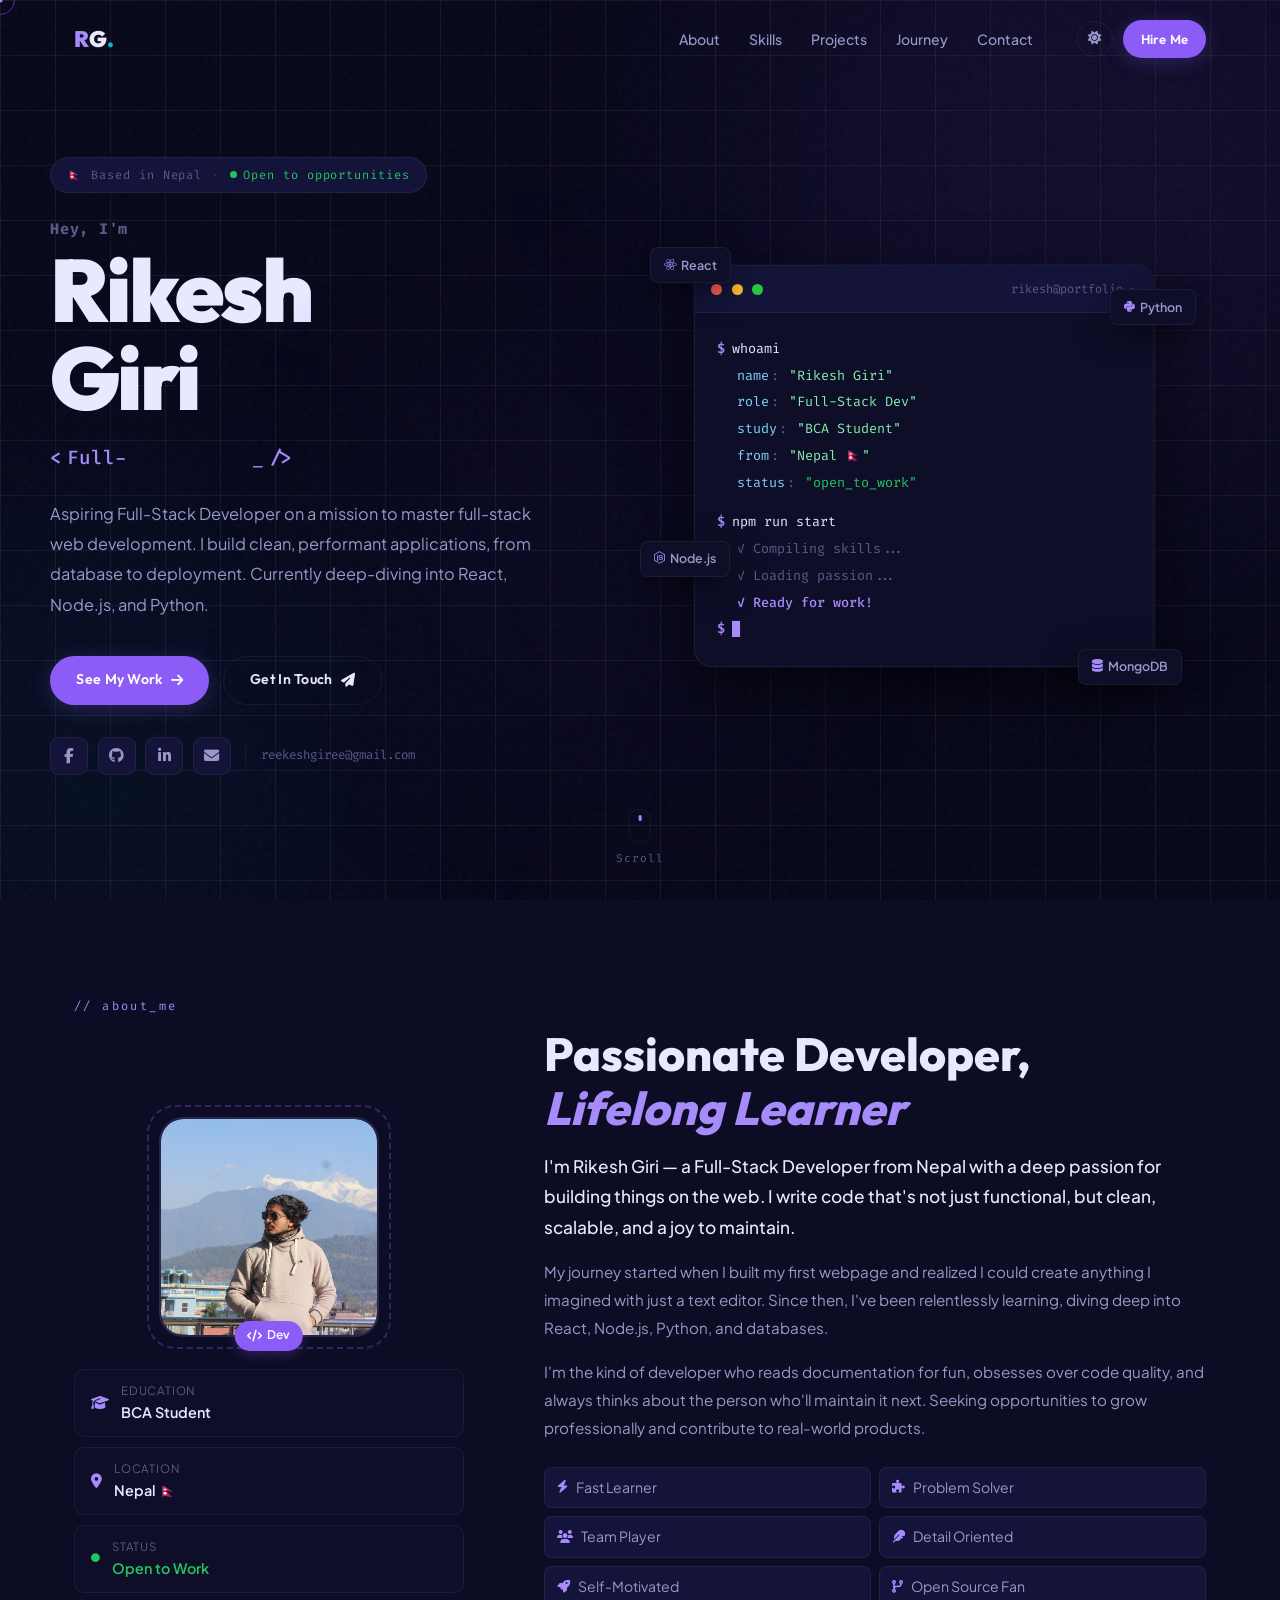
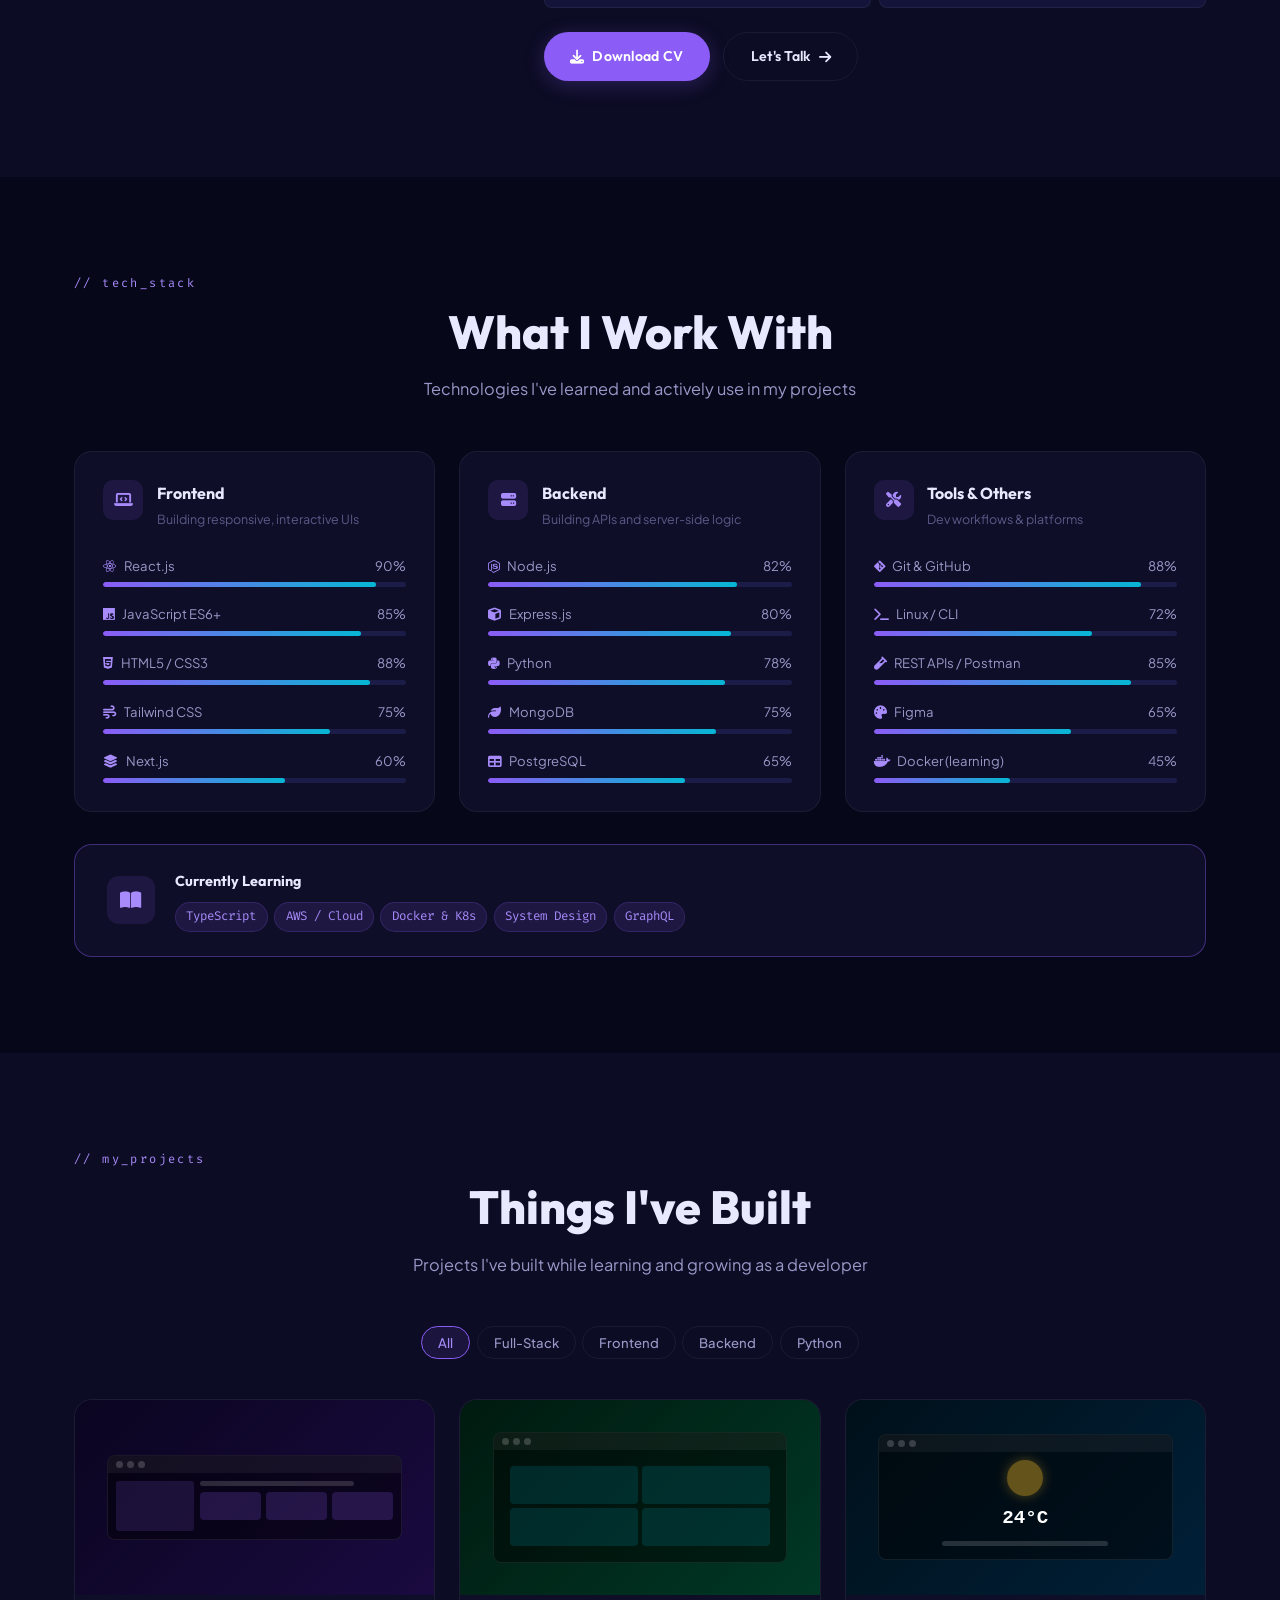
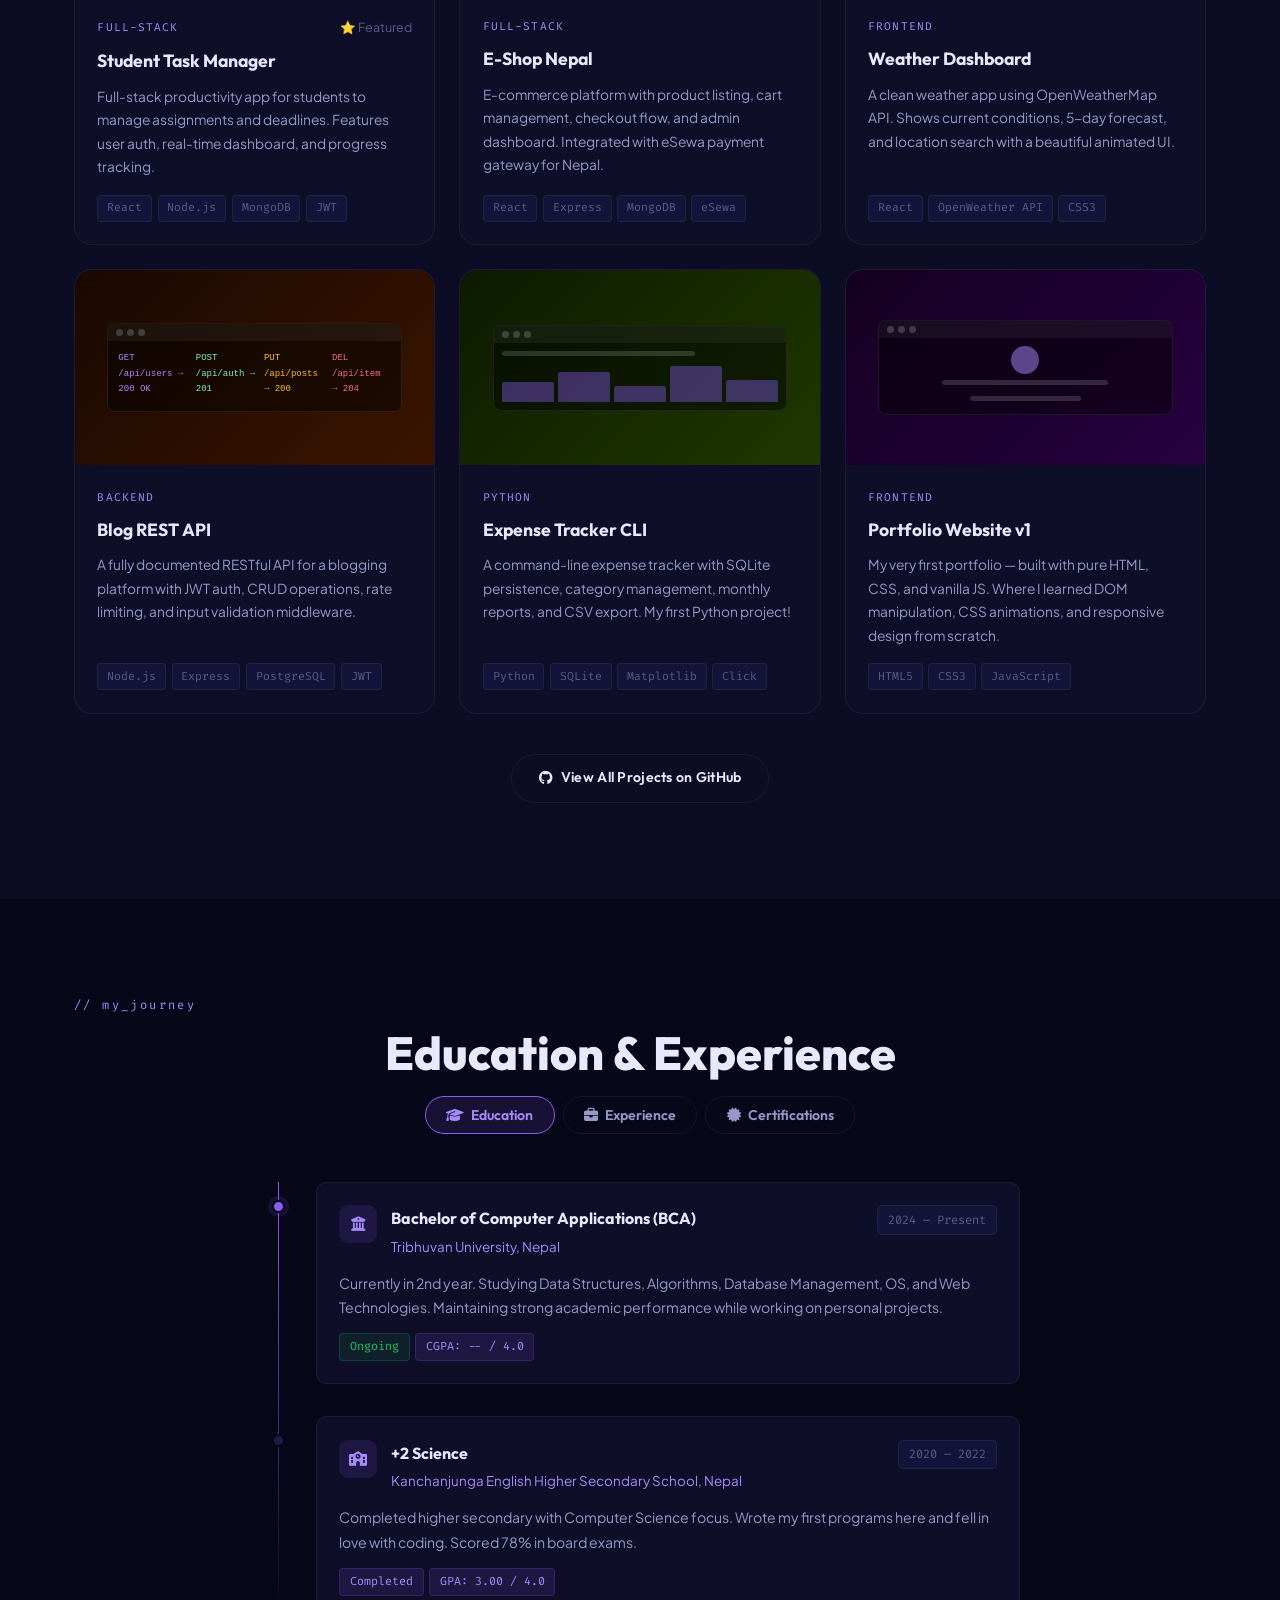
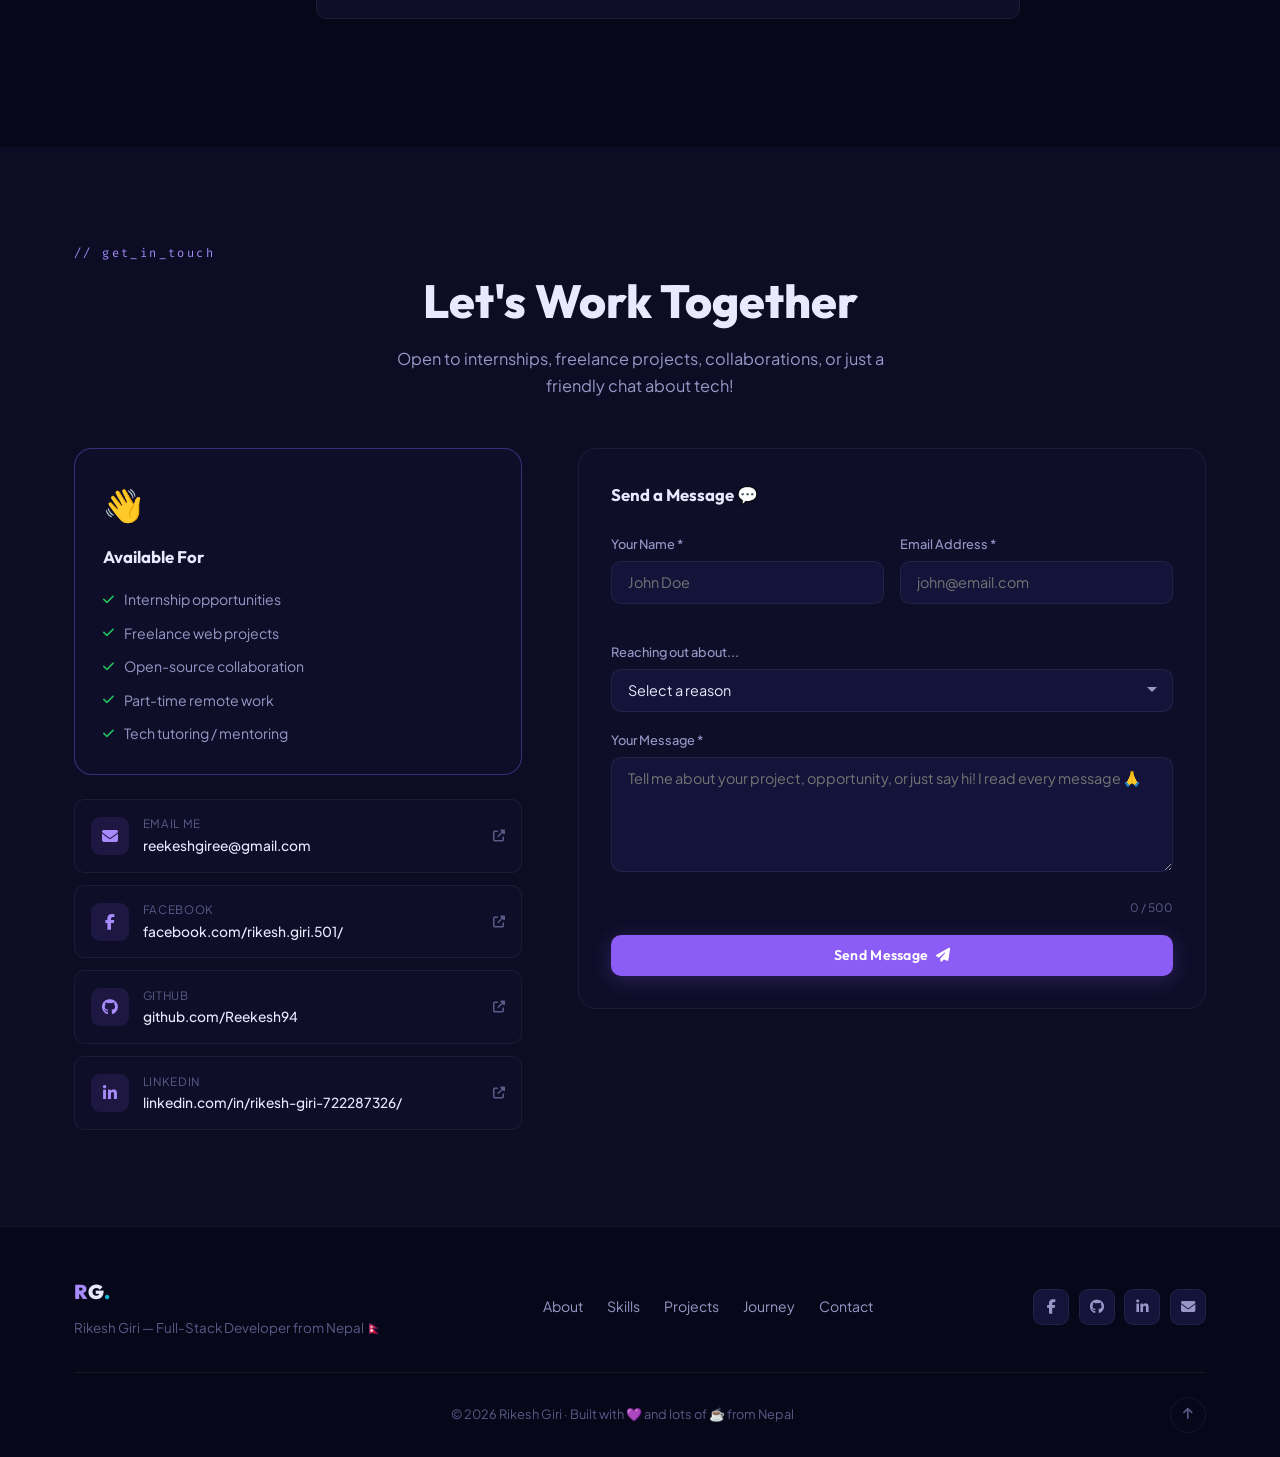
==== commit 2899eb7a: "Added google verification" ====
--- a/index.html
+++ b/index.html
@@ -1,10 +1,6 @@
 <!doctype html>
 <html lang="en" data-theme="dark">
   <head>
-    <meta
-      name="google-site-verification"
-      content="googleedd24d48001e0132.html"
-    />
     <meta charset="UTF-8" />
     <meta name="viewport" content="width=device-width, initial-scale=1.0" />
     <title>Rikesh Giri — Full-Stack Developer</title>
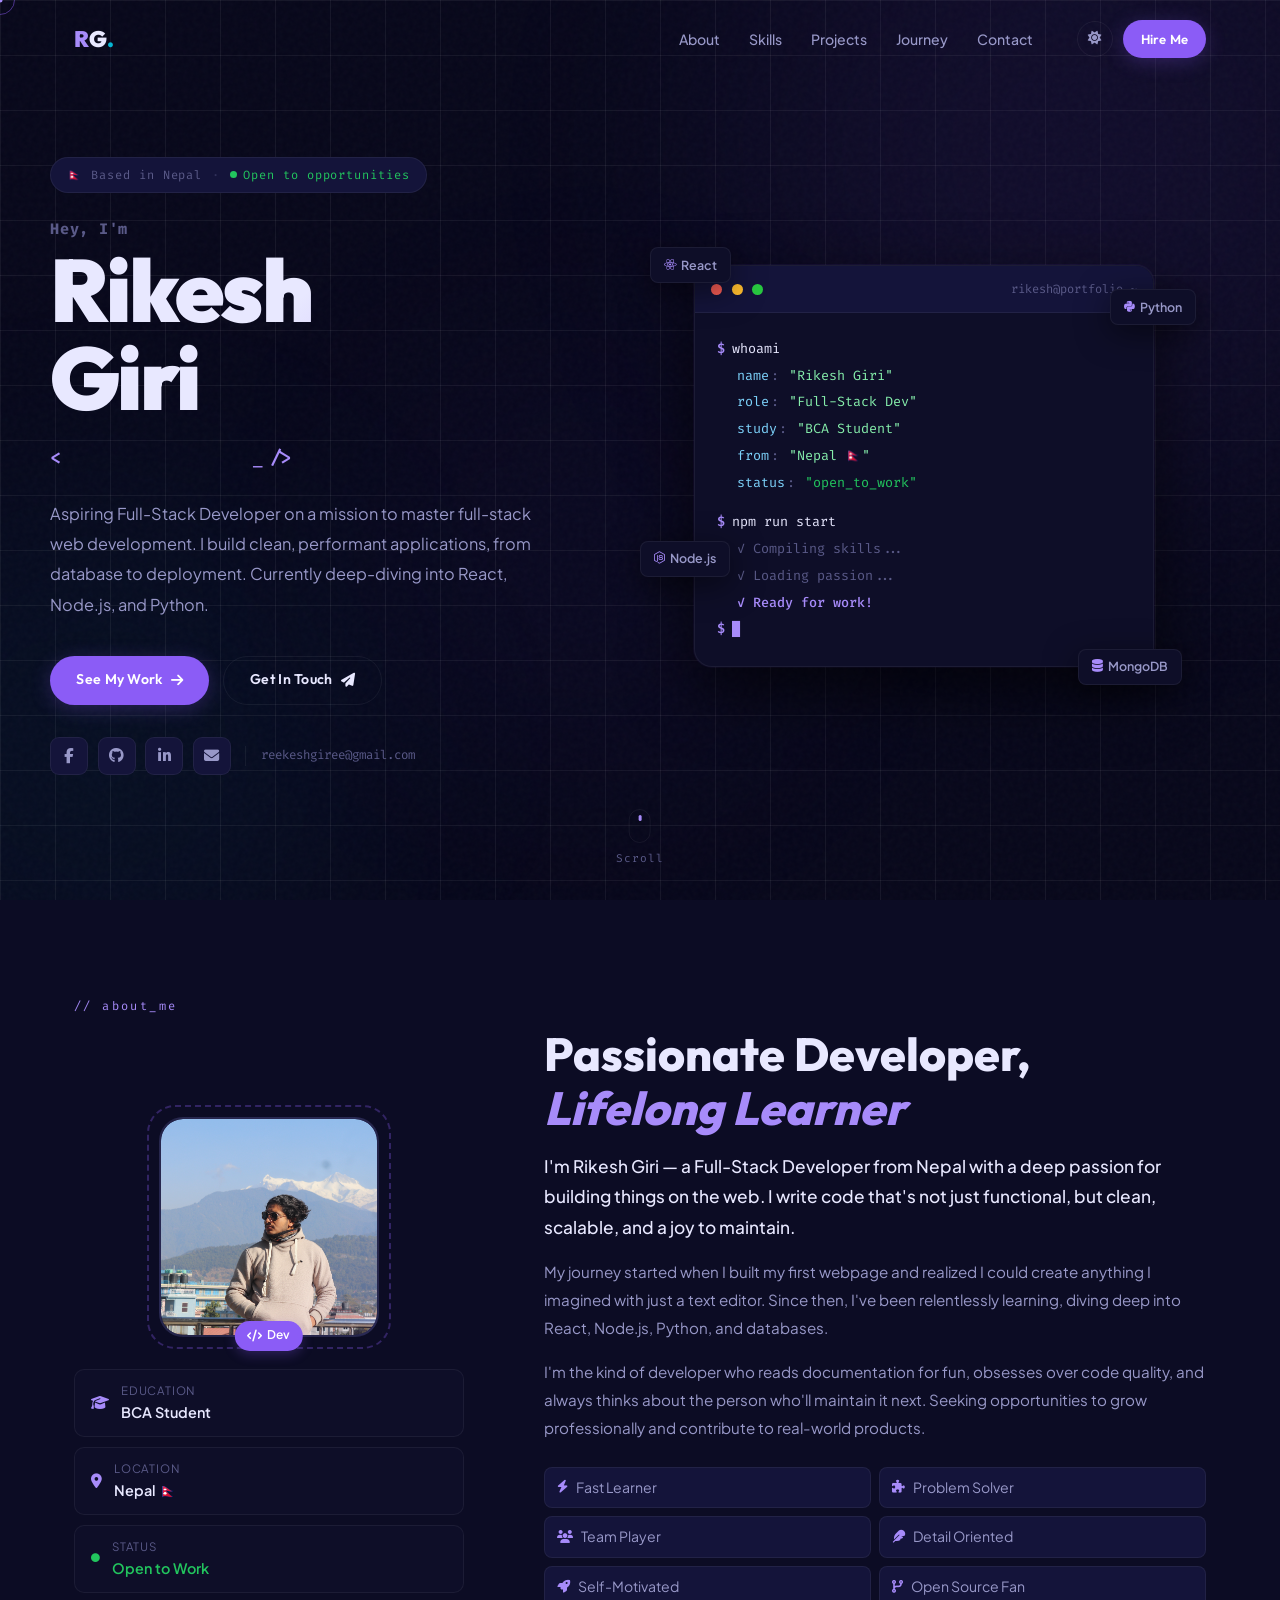
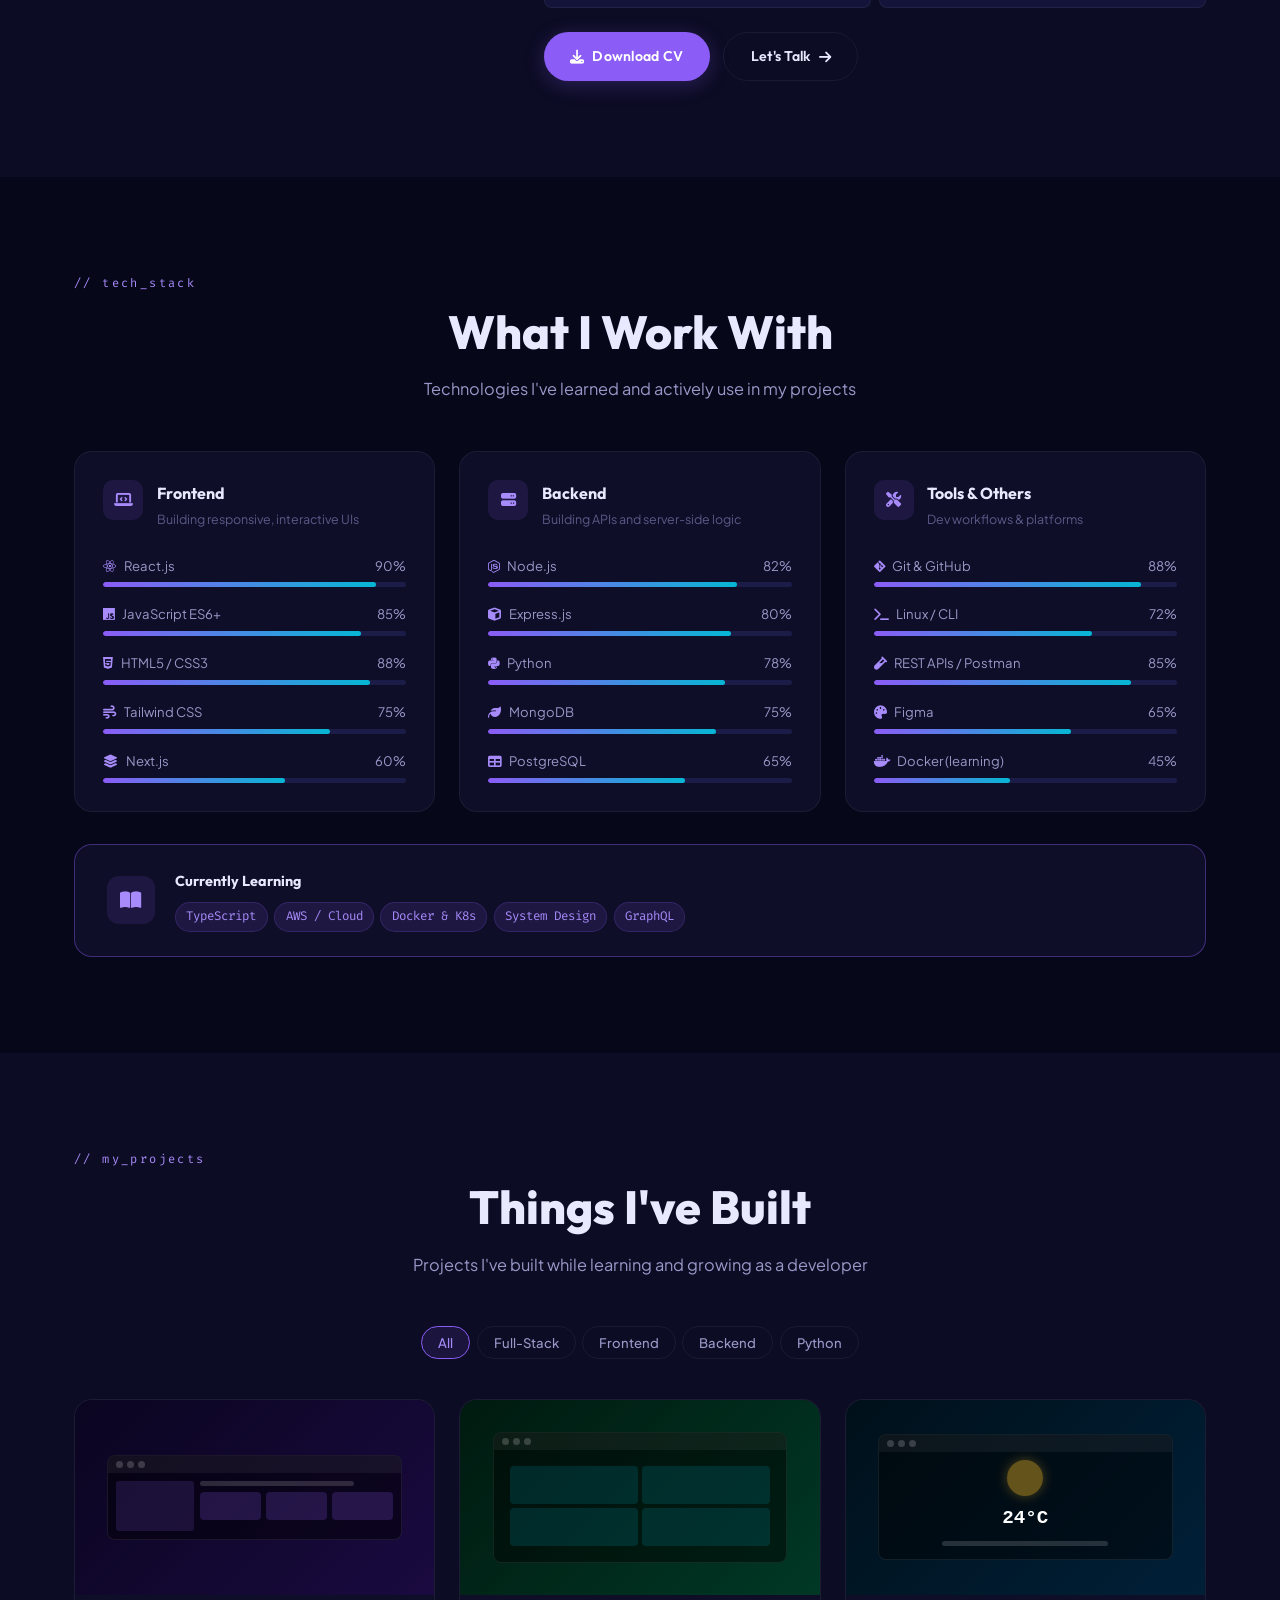
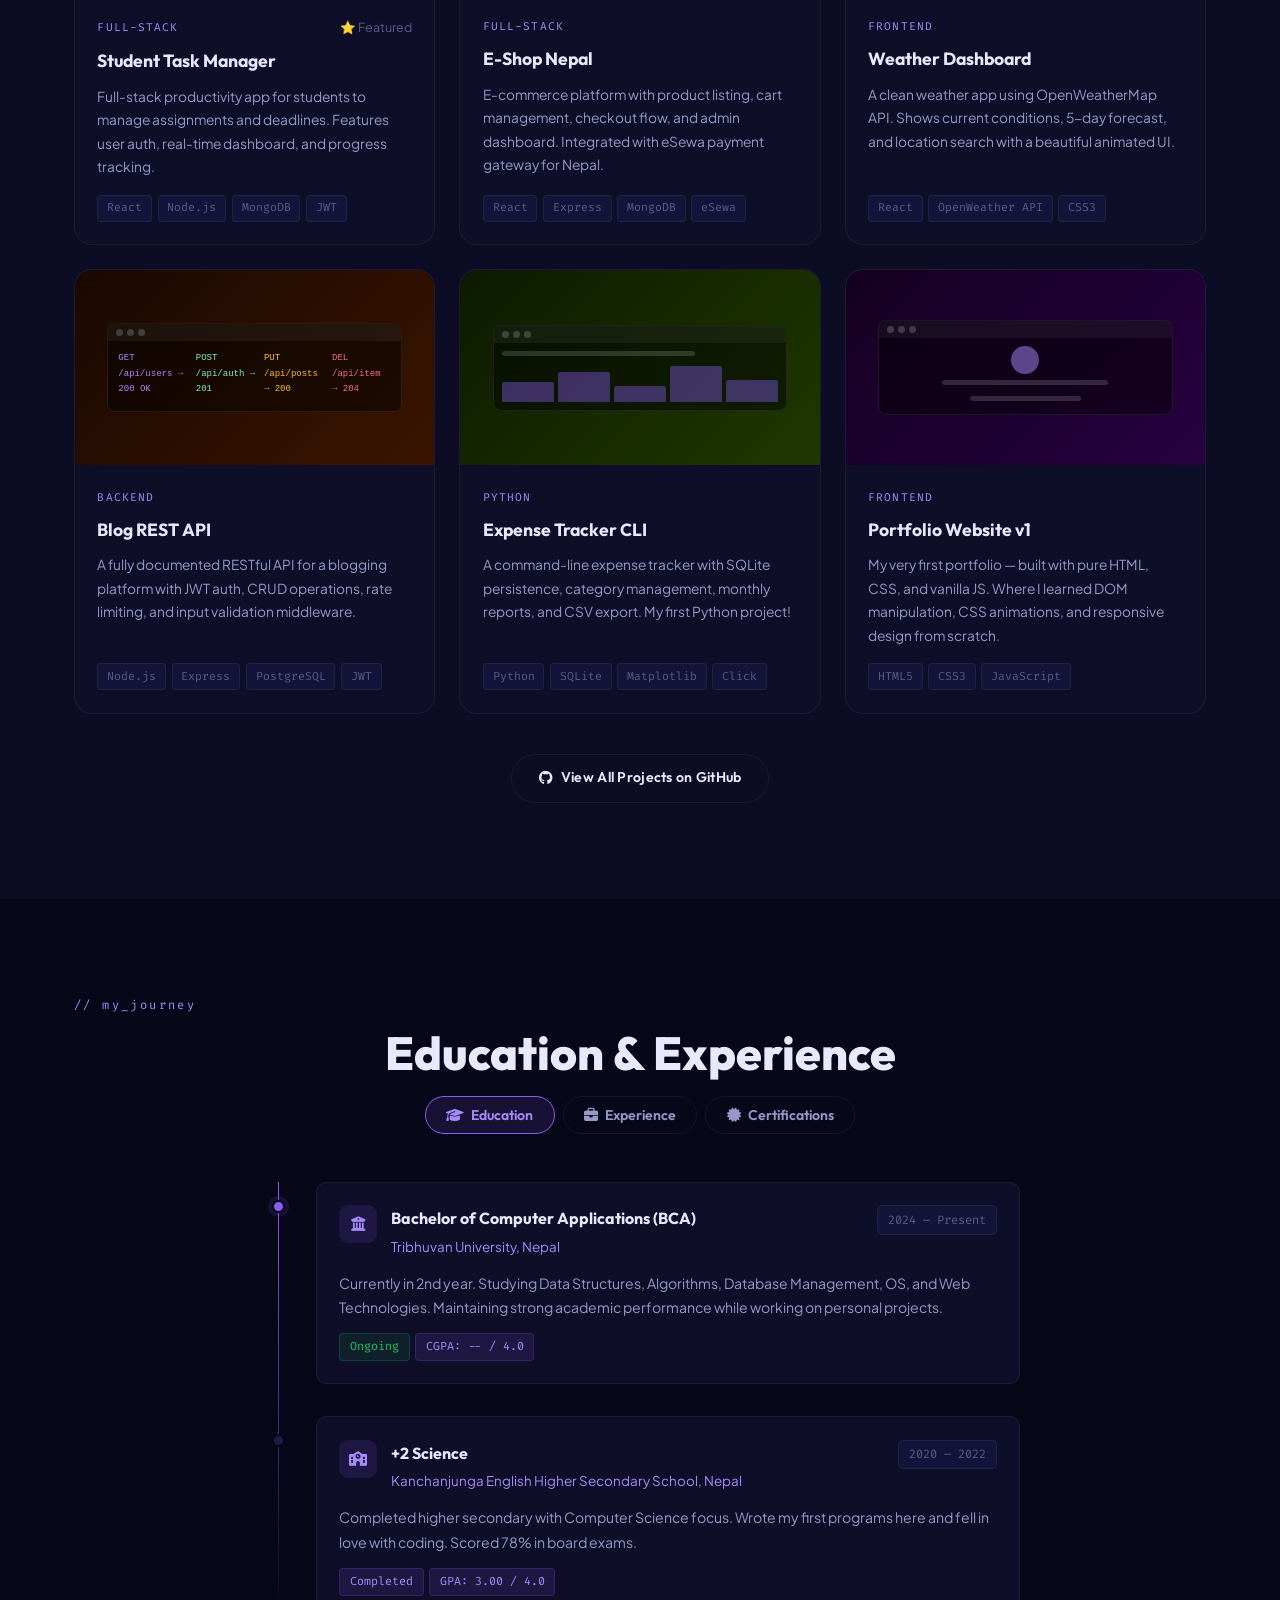
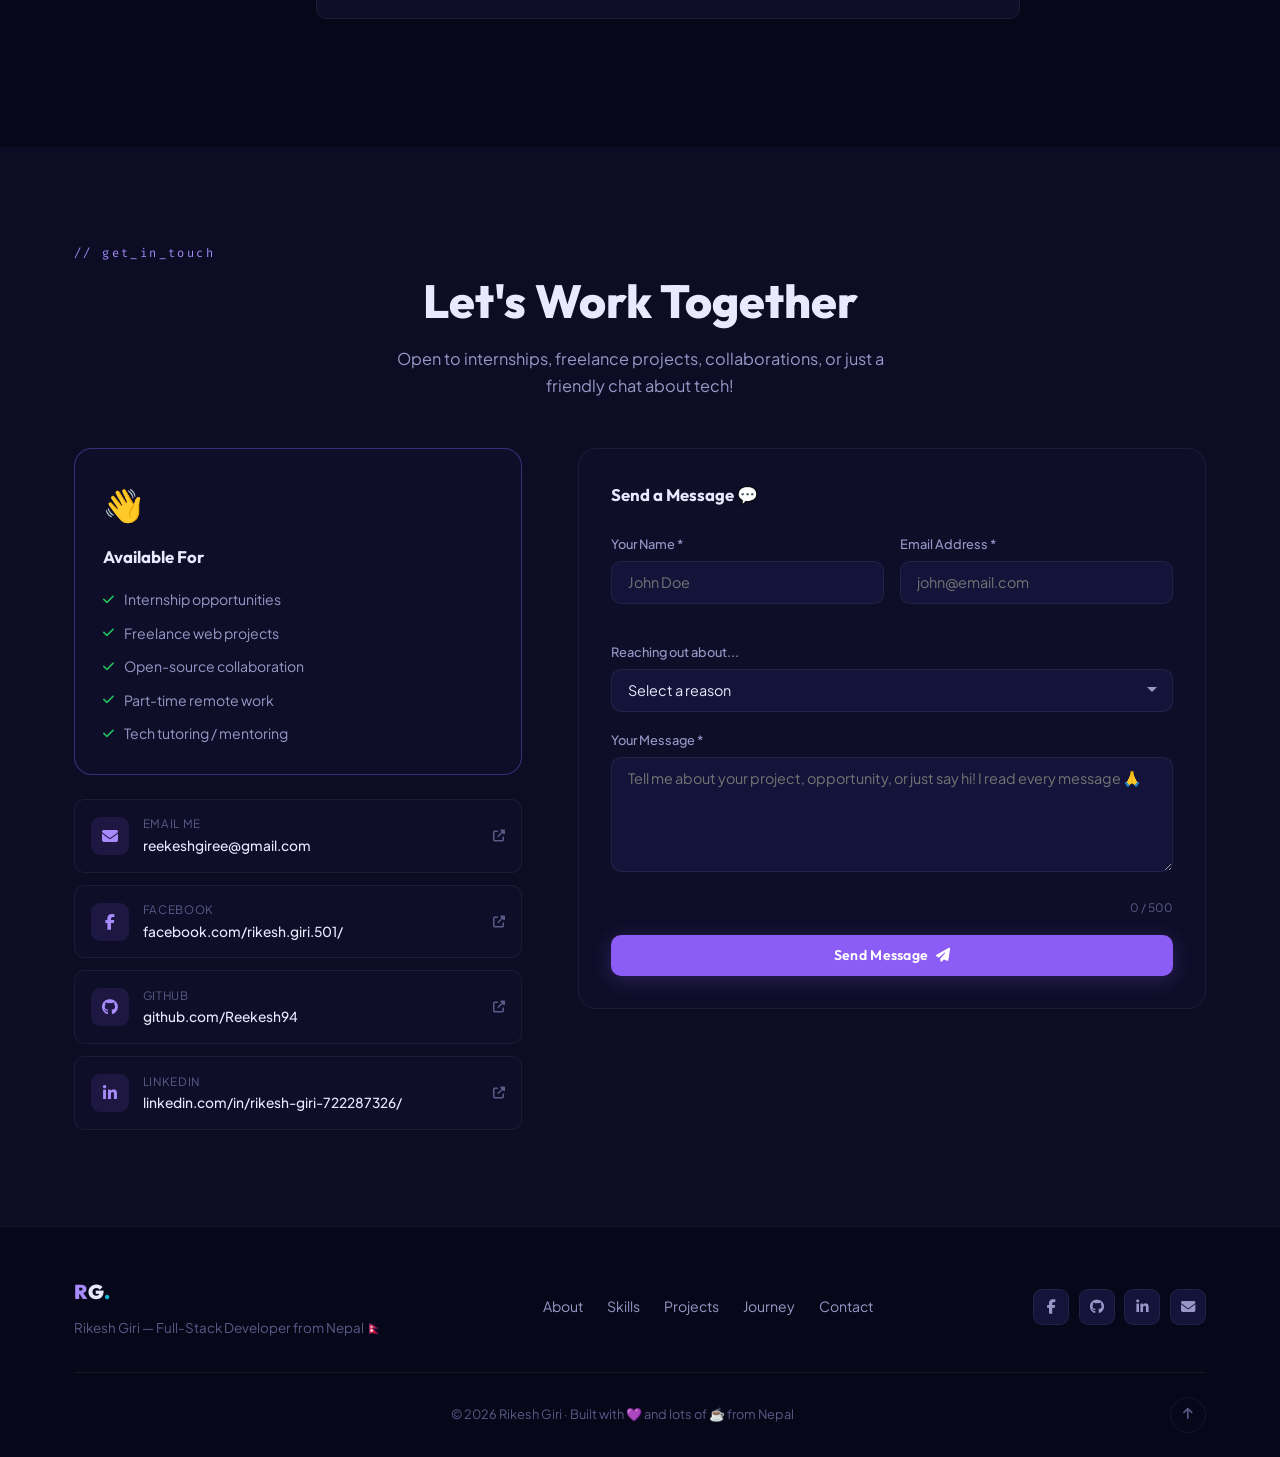
==== commit 49c42e4e: "Added SEO basic" ====
--- a/index.html
+++ b/index.html
@@ -10,10 +10,10 @@
     />
     <meta
       name="keywords"
-      content="Rikesh Giri, Full-Stack Developer, BCA Student, Nepal, React, Node.js, Python, Web Developer Portfolio"
+      content="Rikesh Giri, rikeshgiri, web Developer, BCA Student, Nepal, React, Node.js, Python, Web Developer Portfolio"
     />
     <meta name="author" content="Rikesh Giri" />
-    <meta property="og:title" content="Rikesh Giri — Full-Stack Developer" />
+    <meta property="og:title" content="Rikesh Giri — Portfolio" />
     <meta
       property="og:description"
       content="BCA student building modern, scalable web apps with React, Node.js & Python."
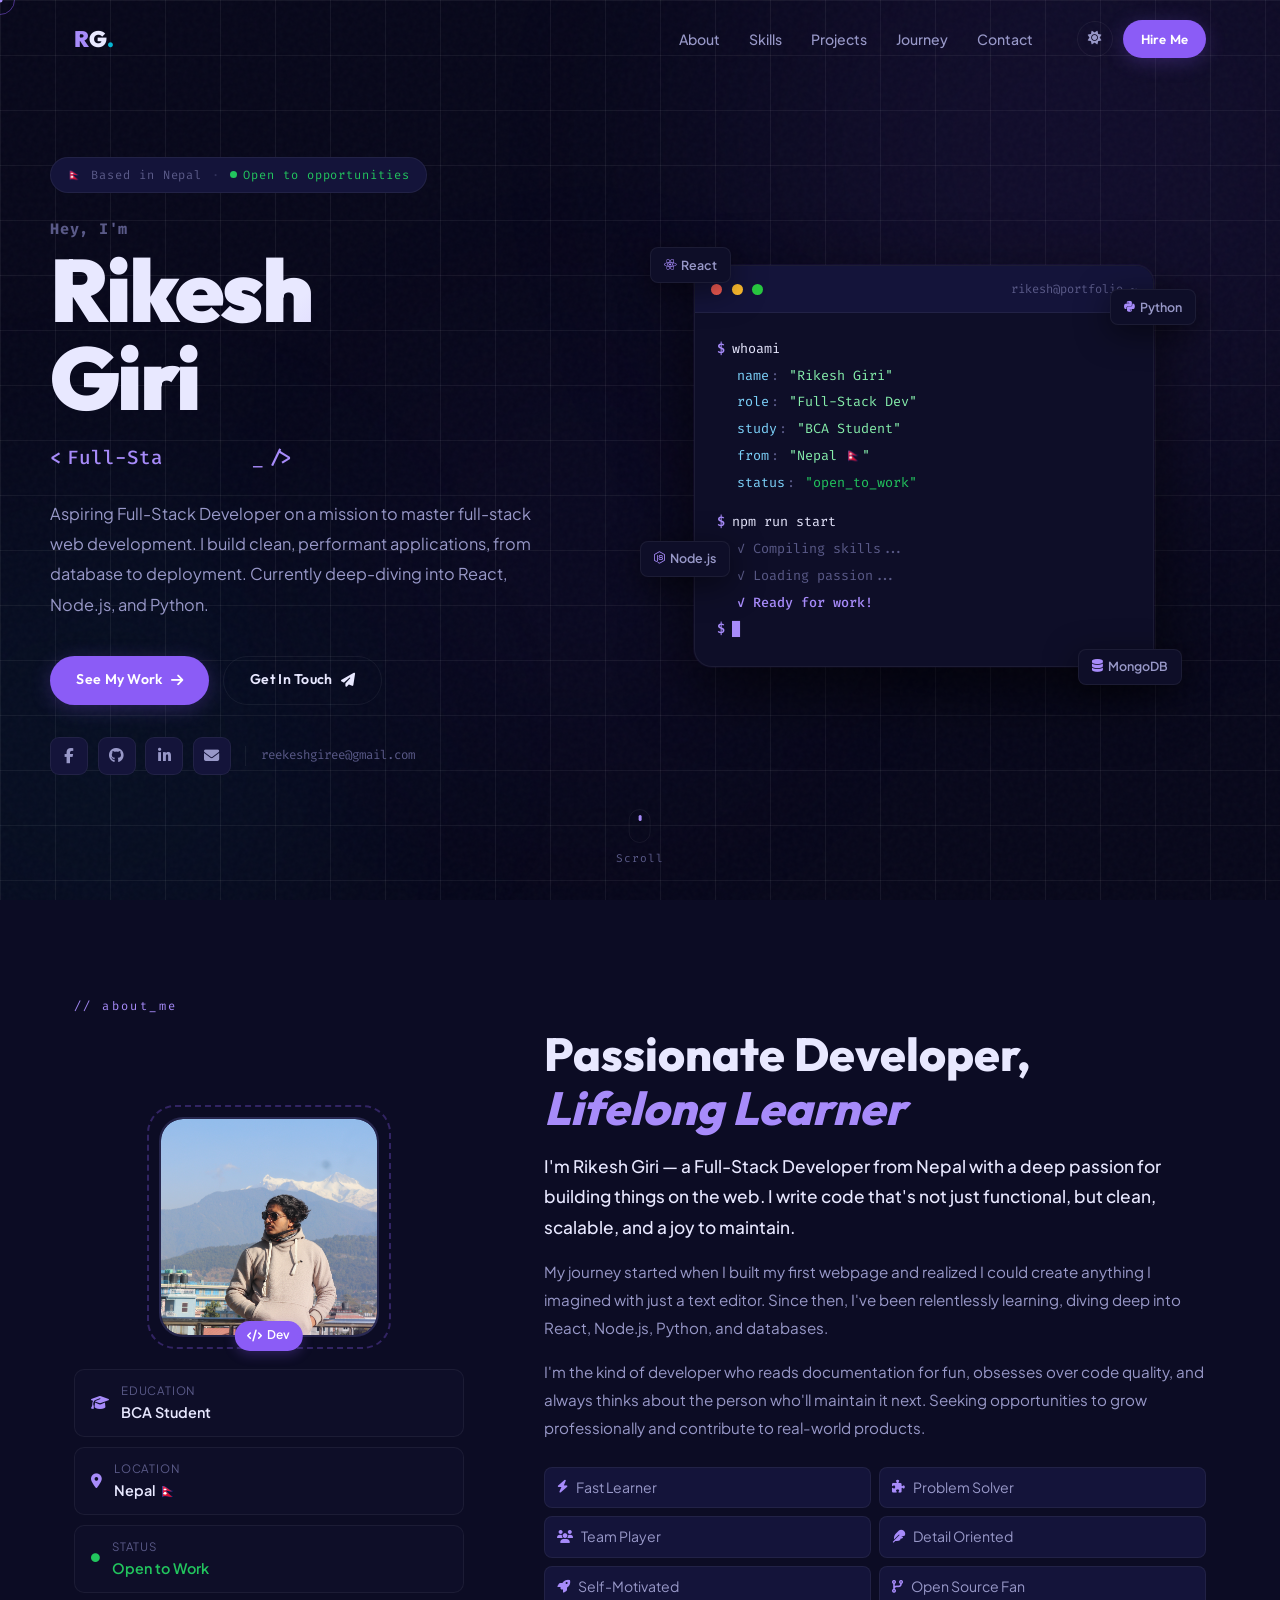
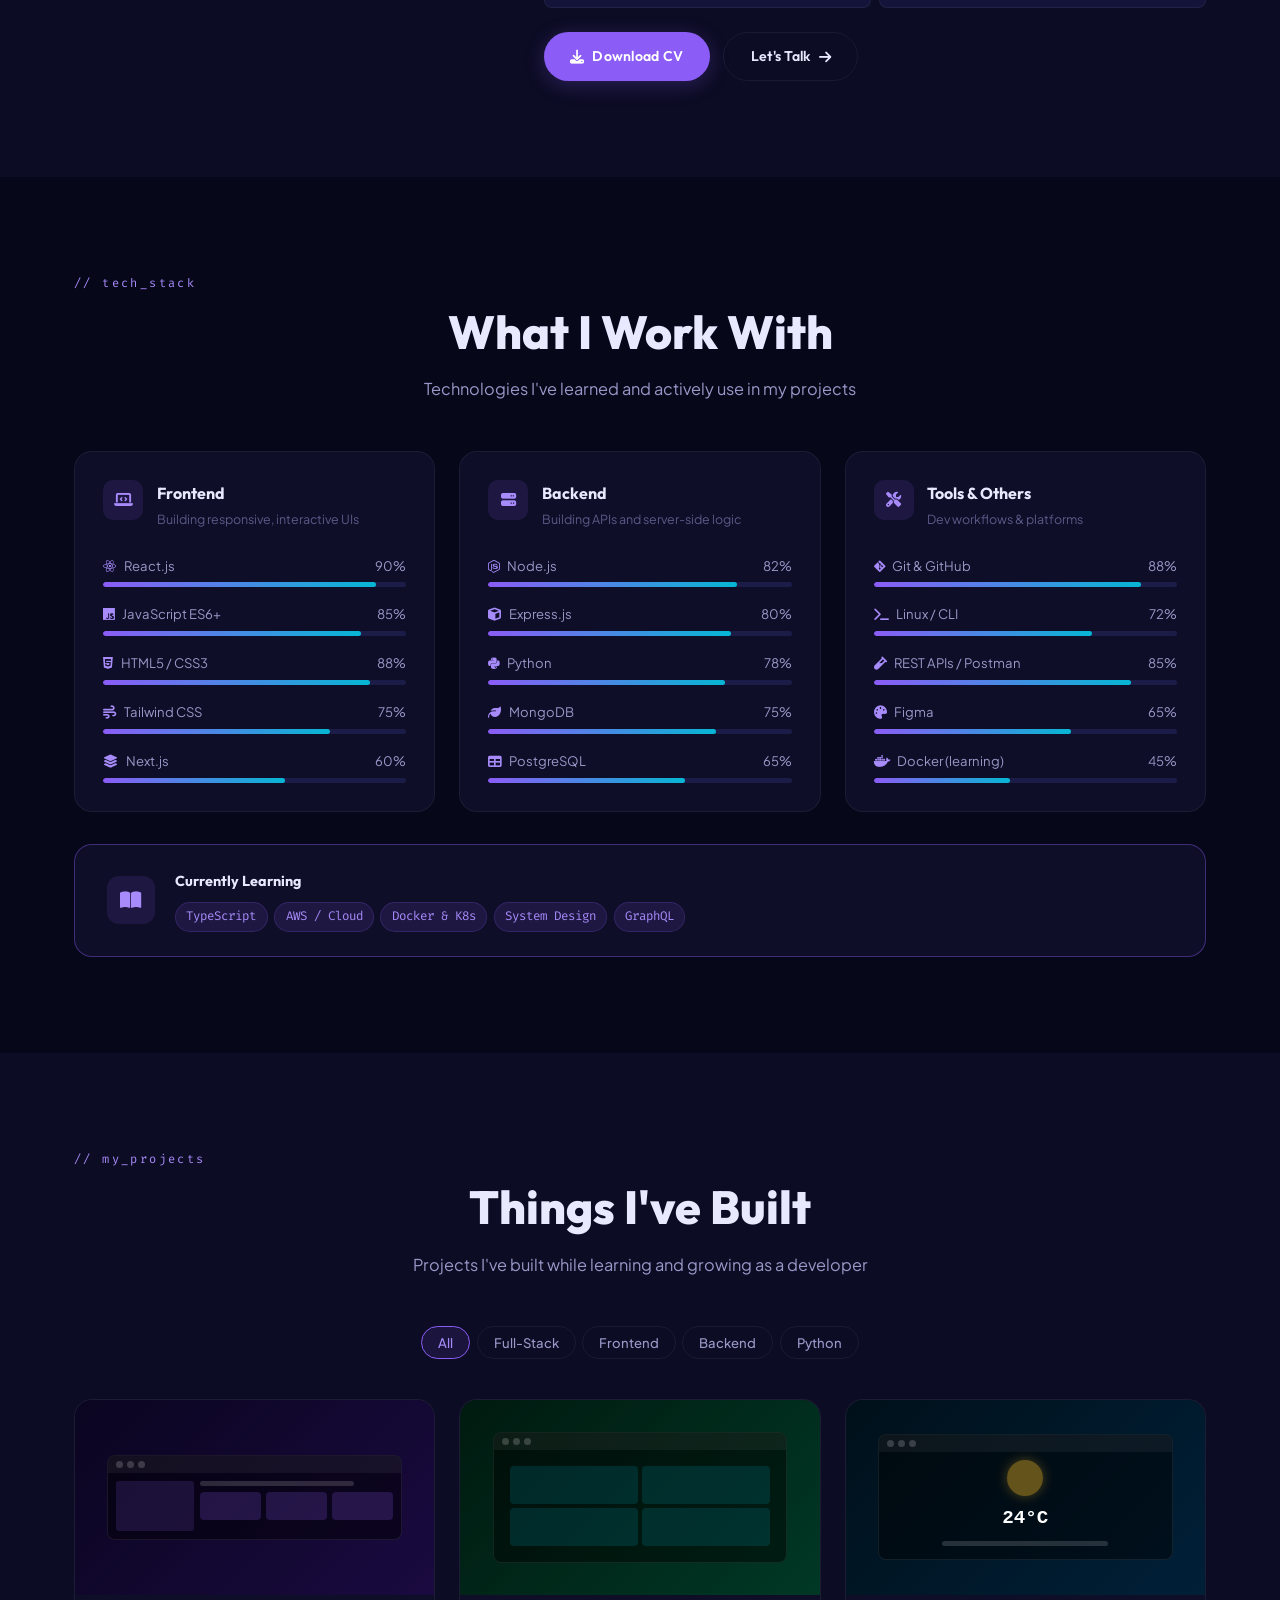
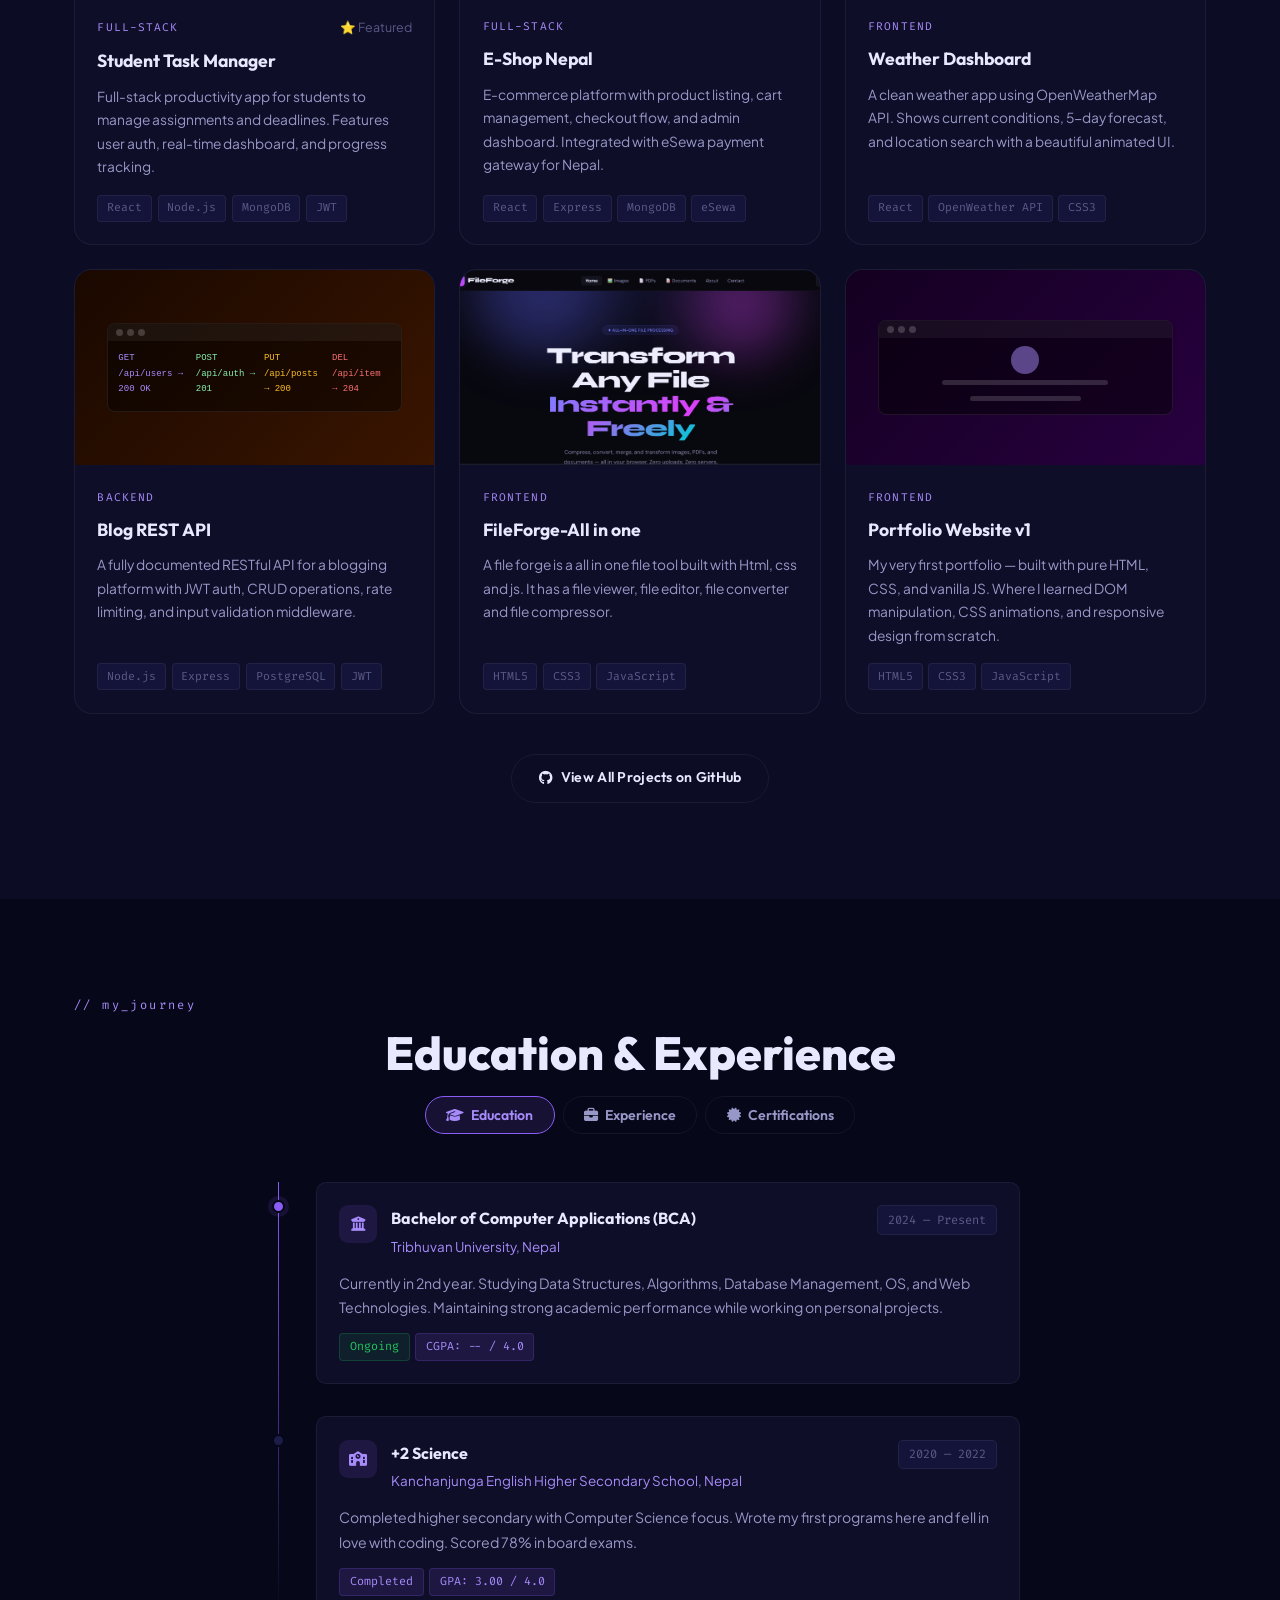
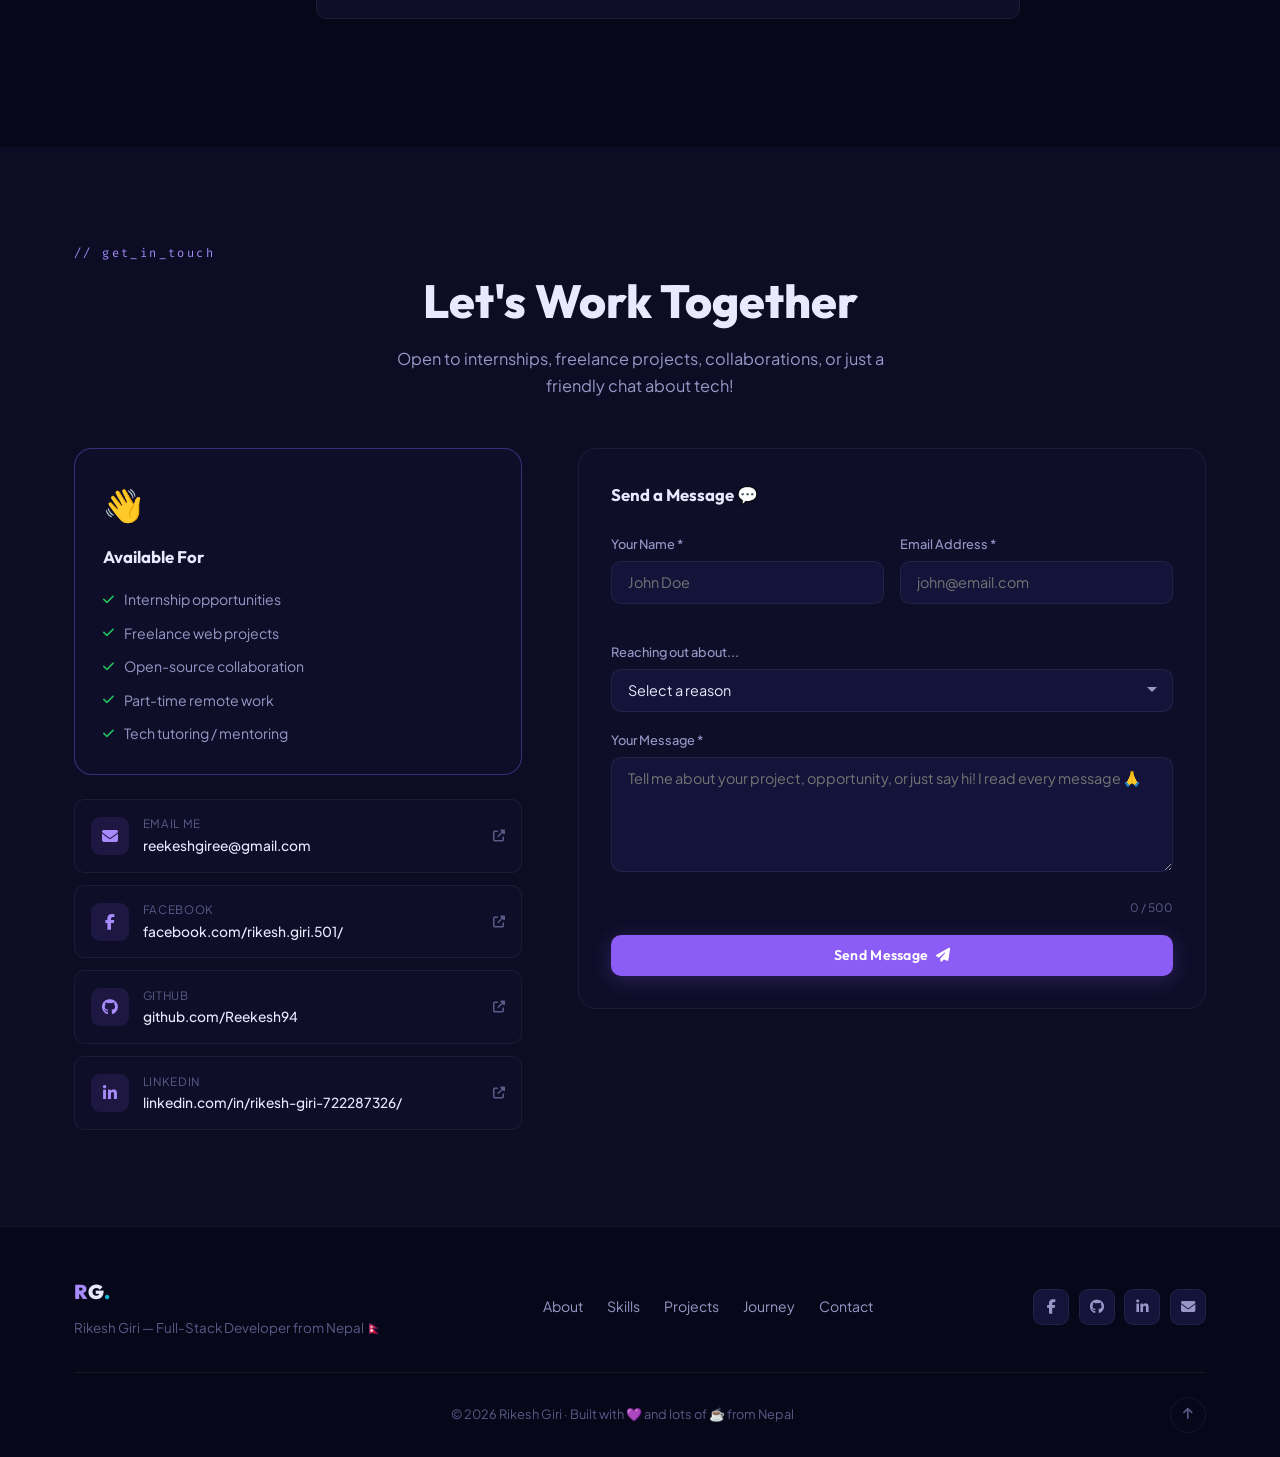
==== commit 096d6eed: "Updating projects" ====
--- a/index.html
+++ b/index.html
@@ -824,48 +824,26 @@
               </div>
             </article>
 
-            <article class="project-card reveal" data-category="python">
-              <div
-                class="pc-img"
-                style="background: linear-gradient(135deg, #0d1a00, #1f3800)"
-              >
-                <div class="pci-mock">
-                  <div class="pm-bar">
-                    <span></span><span></span><span></span>
-                  </div>
-                  <div class="pm-body">
-                    <div class="pm-main">
-                      <div class="pm-line w70"></div>
-                      <div class="pm-barchart">
-                        <div style="height: 50%"></div>
-                        <div style="height: 75%"></div>
-                        <div style="height: 40%"></div>
-                        <div style="height: 90%"></div>
-                        <div style="height: 55%"></div>
-                      </div>
-                    </div>
-                  </div>
-                </div>
+            <article class="project-card reveal" data-category="frontend">
+              <div class="pc-img" style="background: linear-gradient(135deg, #0d1a00, #1f3800)">
+                <img src="assets/fileForgeSS.png" alt="FileForge" style="width: 100%; height: 100%; object-fit: cover" />
                 <div class="pc-overlay">
-                  <a href="#" class="pco-btn"
-                    >Live Demo <i class="fas fa-external-link-alt"></i
-                  ></a>
-                  <a href="#" class="pco-btn pco-ghost"
-                    >GitHub <i class="fab fa-github"></i
-                  ></a>
+                  <a href="https://file-forge-kme3wa74y-reekesh-girees-projects.vercel.app/" class="pco-btn" target="_blank">
+                    Live Demo <i class="fas fa-external-link-alt"></i>
+                  </a>
+                  <a href="https://github.com/Reekesh94/FileForge" class="pco-btn pco-ghost" target="_blank">
+                    GitHub <i class="fab fa-github"></i>
+                  </a>
                 </div>
               </div>
               <div class="pc-body">
-                <div class="pc-meta"><span class="pc-tag">Python</span></div>
-                <h3>Expense Tracker CLI</h3>
+                <div class="pc-meta"><span class="pc-tag">Frontend</span></div>
+                <h3>FileForge-All in one</h3>
                 <p>
-                  A command-line expense tracker with SQLite persistence,
-                  category management, monthly reports, and CSV export. My first
-                  Python project!
+                  A file forge is a all in one file tool built with Html, css and js. It has a file viewer, file editor, file converter and file compressor.
                 </p>
                 <div class="pc-stack">
-                  <span>Python</span><span>SQLite</span><span>Matplotlib</span
-                  ><span>Click</span>
+                  <span>HTML5</span><span>CSS3</span><span>JavaScript</span>
                 </div>
               </div>
             </article>
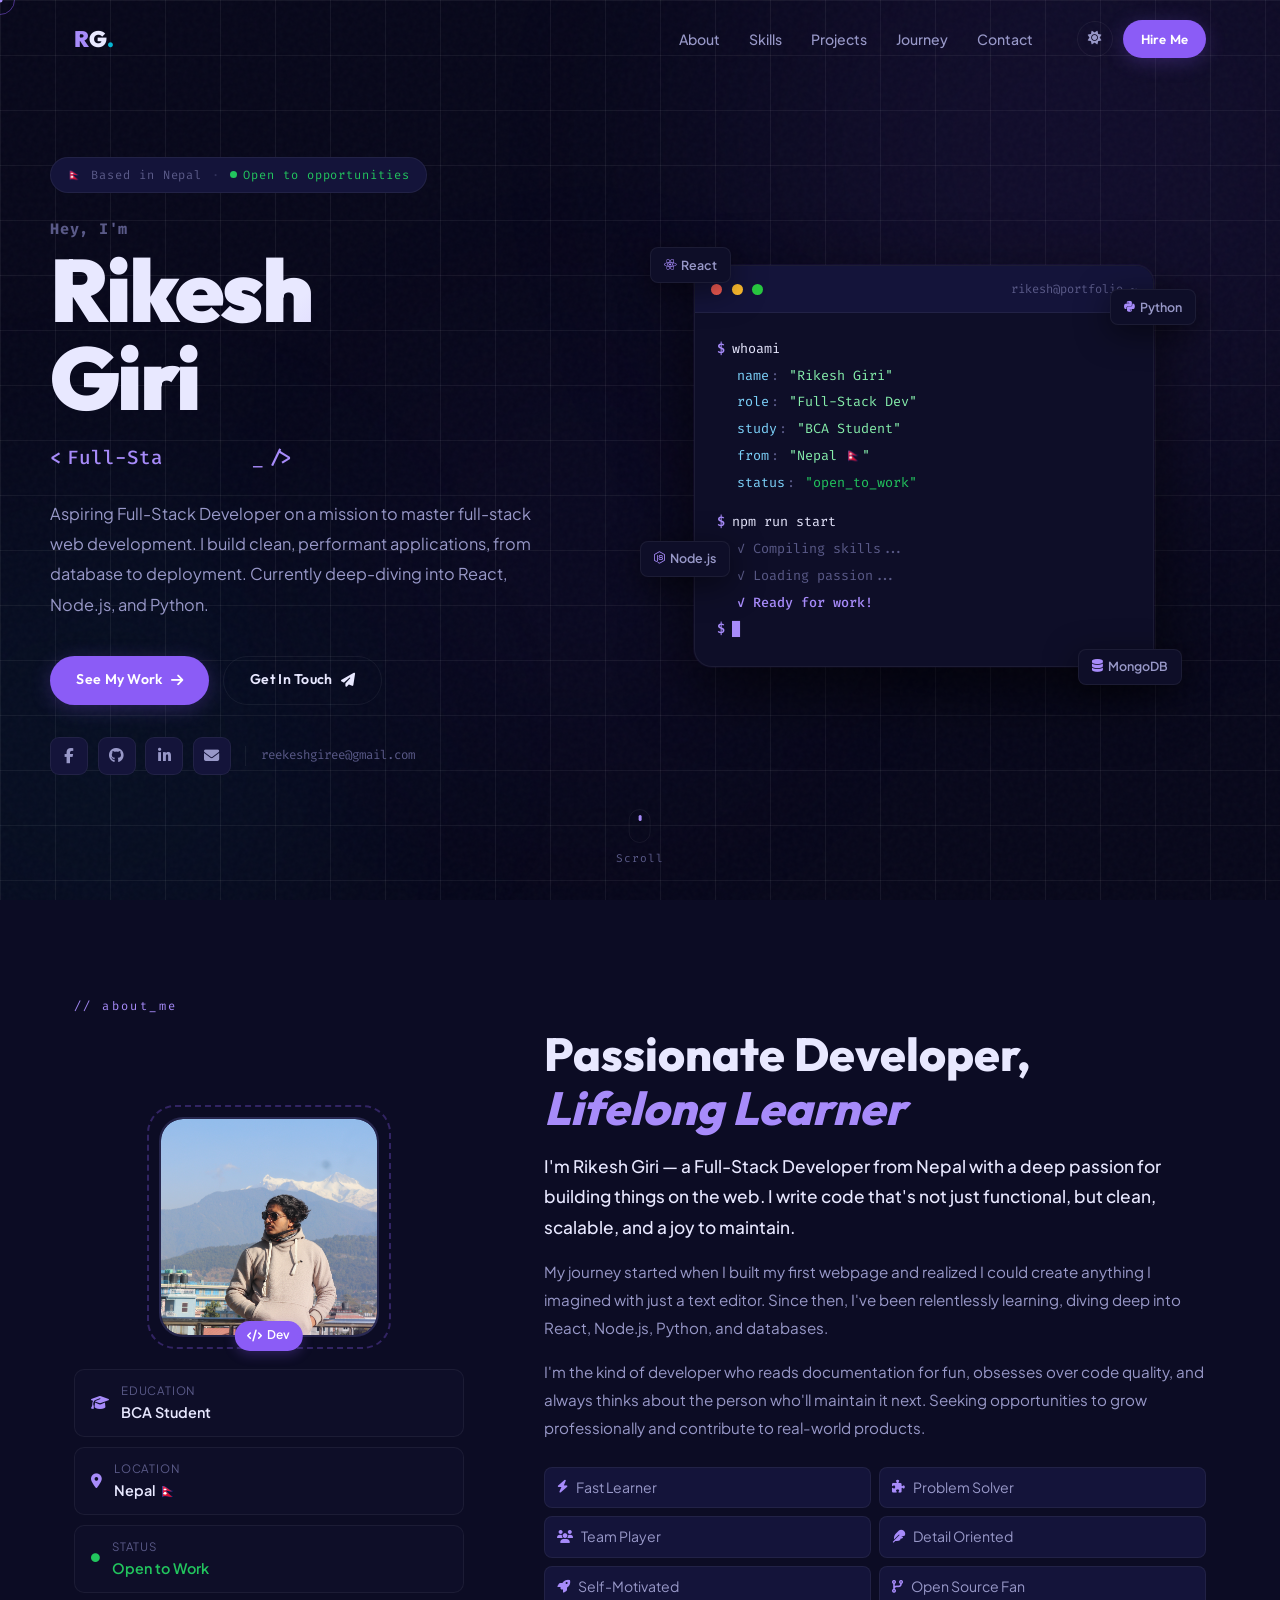
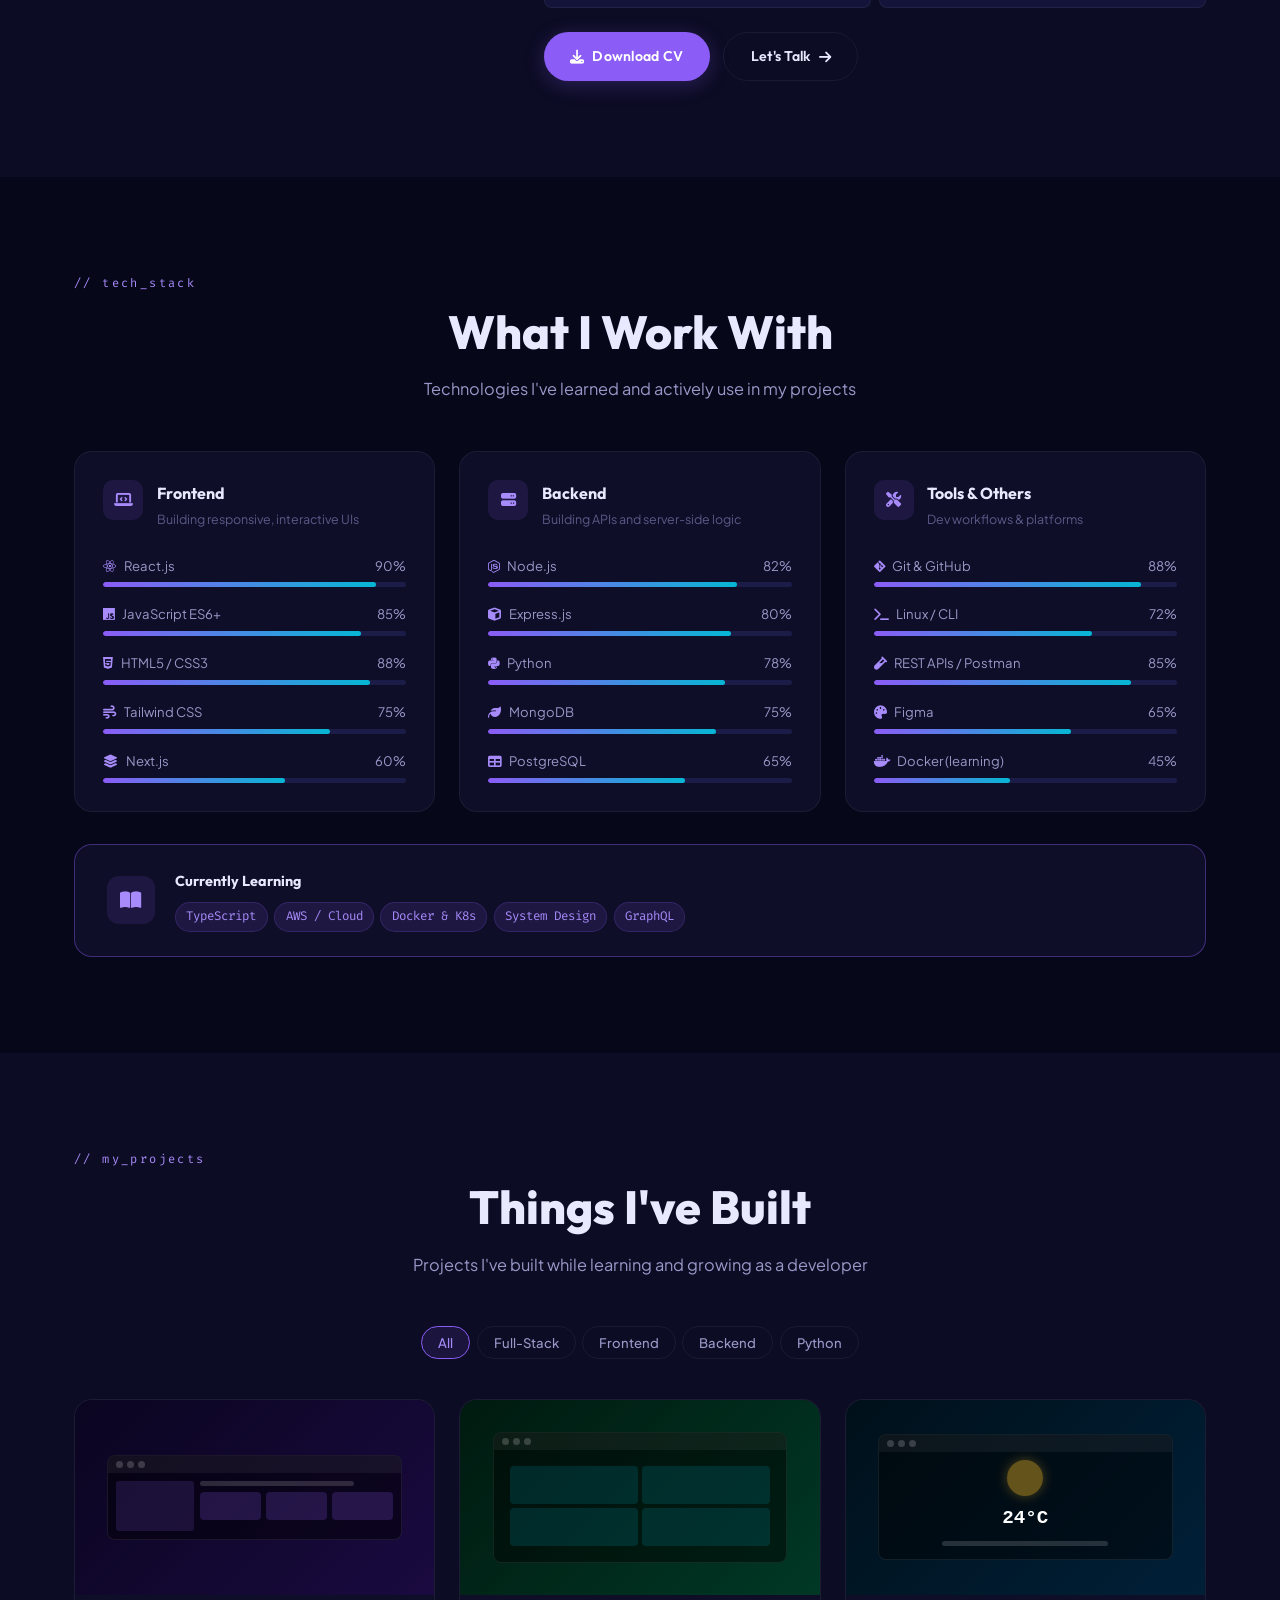
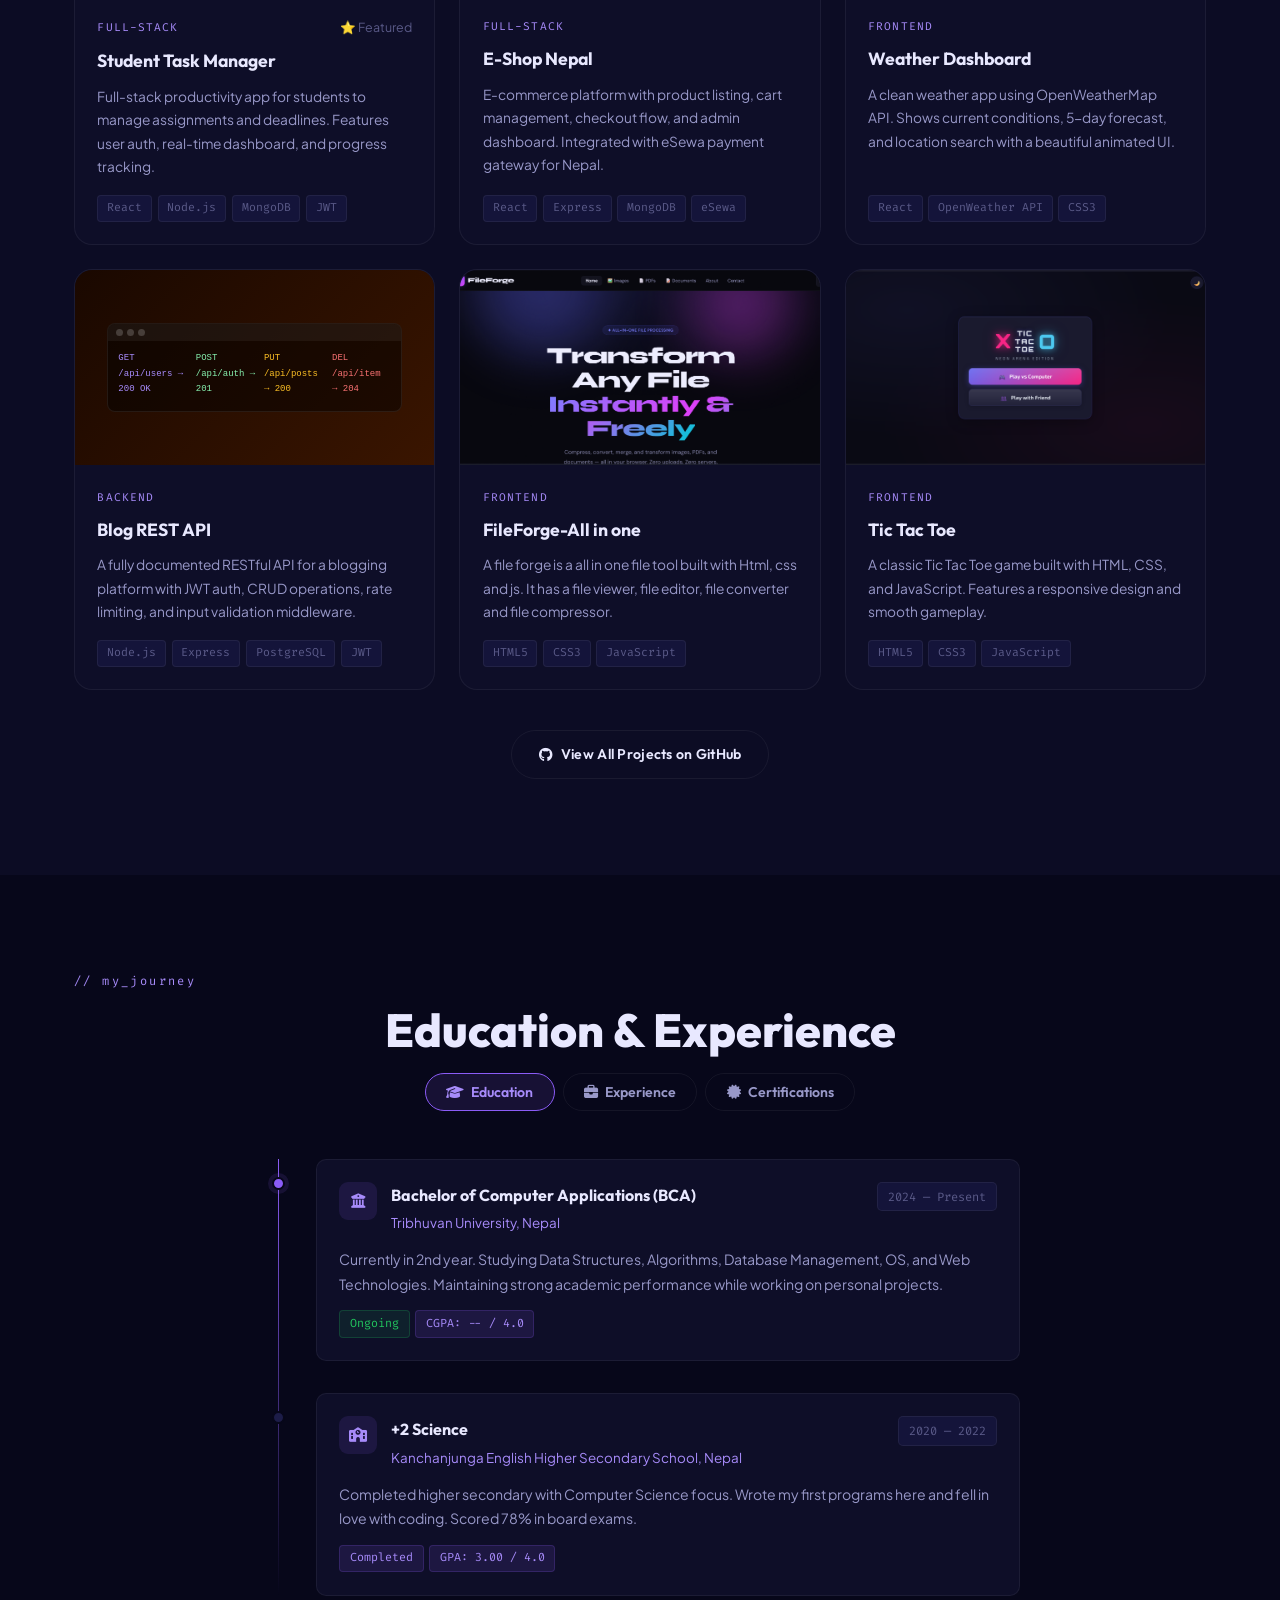
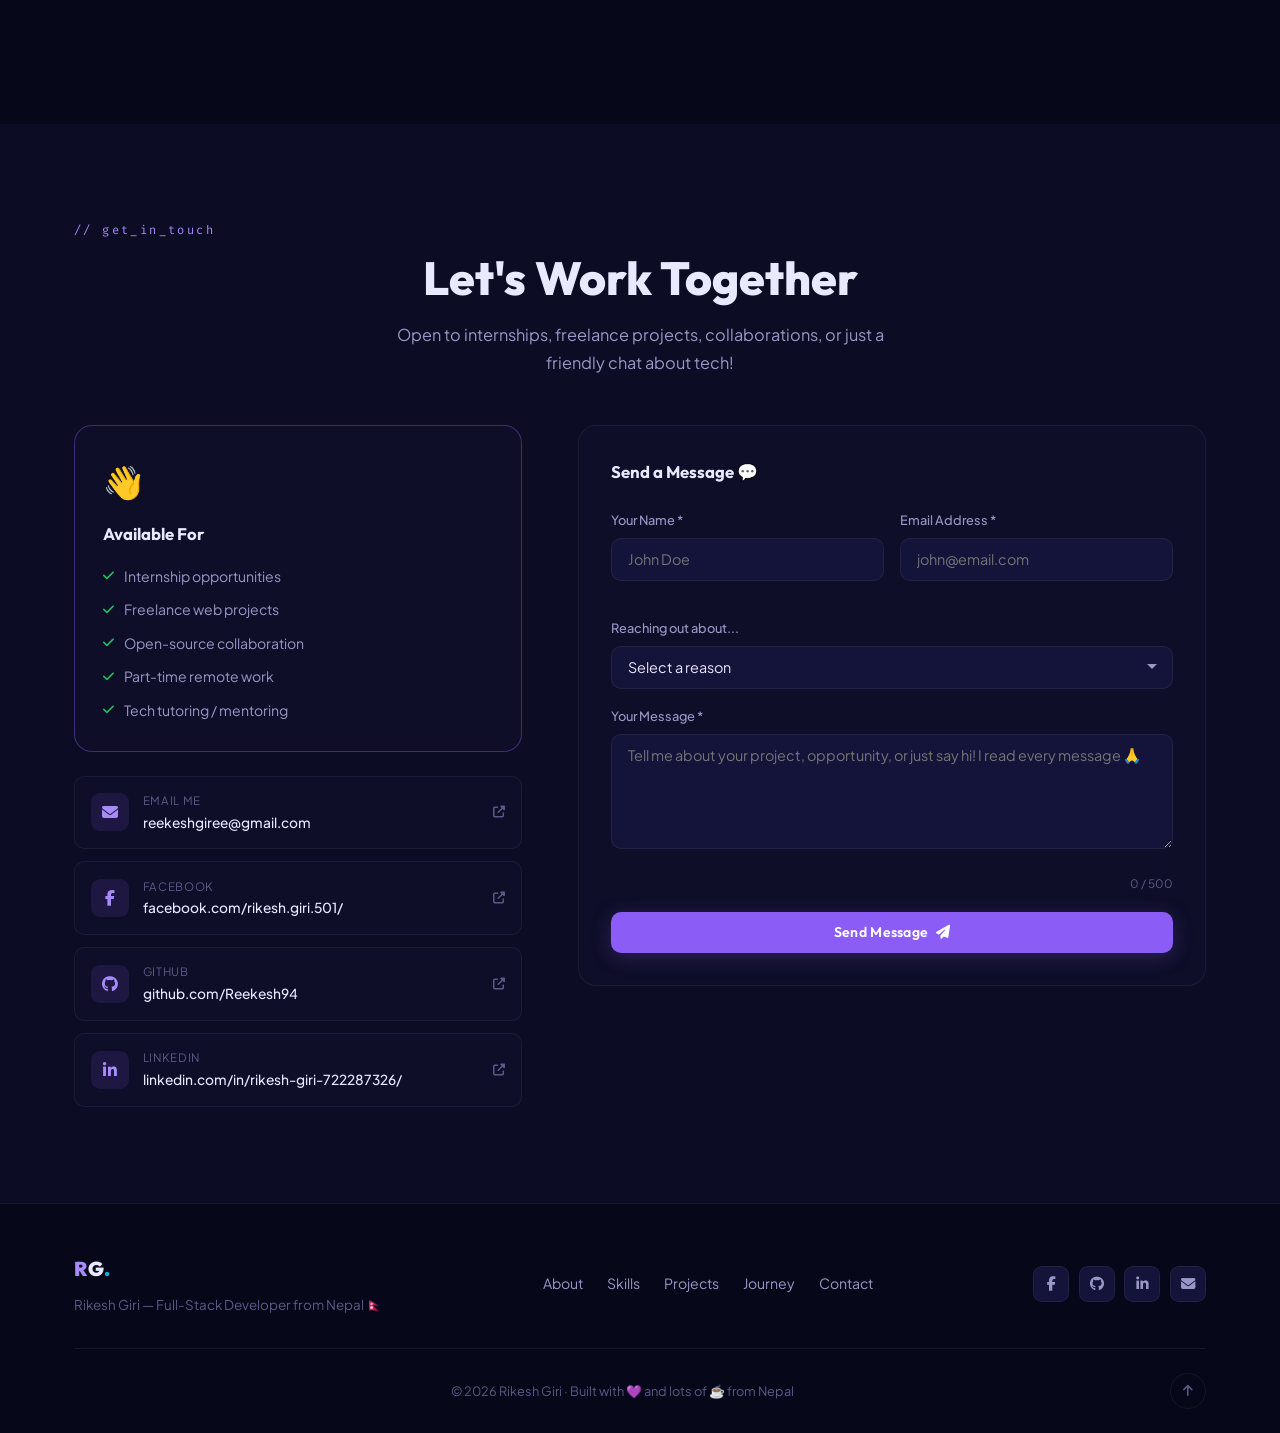
==== commit a4646077: "Adding Projects" ====
--- a/index.html
+++ b/index.html
@@ -824,6 +824,7 @@
               </div>
             </article>
 
+            <!-- FileForge - All in one file tool -->
             <article class="project-card reveal" data-category="frontend">
               <div class="pc-img" style="background: linear-gradient(135deg, #0d1a00, #1f3800)">
                 <img src="assets/fileForgeSS.png" alt="FileForge" style="width: 100%; height: 100%; object-fit: cover" />
@@ -848,53 +849,27 @@
               </div>
             </article>
 
+            <!-- Tic Tac Toe -->
             <article class="project-card reveal" data-category="frontend">
               <div
                 class="pc-img"
                 style="background: linear-gradient(135deg, #140020, #280040)"
               >
-                <div class="pci-mock">
-                  <div class="pm-bar">
-                    <span></span><span></span><span></span>
-                  </div>
-                  <div
-                    class="pm-body"
-                    style="
-                      align-items: center;
-                      justify-content: center;
-                      display: flex;
-                      flex-direction: column;
-                      gap: 6px;
-                    "
-                  >
-                    <div
-                      style="
-                        width: 28px;
-                        height: 28px;
-                        border-radius: 50%;
-                        background: rgba(167, 139, 250, 0.5);
-                      "
-                    ></div>
-                    <div class="pm-line w60"></div>
-                    <div class="pm-line w40"></div>
-                  </div>
-                </div>
-                <div class="pc-overlay">
-                  <a href="#" class="pco-btn"
-                    >Live Demo <i class="fas fa-external-link-alt"></i
-                  ></a>
-                  <a href="#" class="pco-btn pco-ghost"
-                    >GitHub <i class="fab fa-github"></i
-                  ></a>
+              <img src="assets/TicTacToeSS.png" alt="TicTacToe" style="width: 100%; height: 100%; object-fit: cover" />
+              <div class="pc-overlay">
+                  <a href="https://tictactoe-1p5n.vercel.app/" class="pco-btn" target="_blank">
+                    Live Demo <i class="fas fa-external-link-alt"></i>
+                  </a>
+                  <a href="https://github.com/Reekesh94/TIC-TAC-TOE--Neon-Arena" class="pco-btn pco-ghost" target="_blank">
+                    GitHub <i class="fab fa-github"></i>
+                  </a>
                 </div>
               </div>
               <div class="pc-body">
                 <div class="pc-meta"><span class="pc-tag">Frontend</span></div>
-                <h3>Portfolio Website v1</h3>
+                <h3>Tic Tac Toe</h3>
                 <p>
-                  My very first portfolio — built with pure HTML, CSS, and
-                  vanilla JS. Where I learned DOM manipulation, CSS animations,
-                  and responsive design from scratch.
+                  A classic Tic Tac Toe game built with HTML, CSS, and JavaScript. Features a responsive design and smooth gameplay.
                 </p>
                 <div class="pc-stack">
                   <span>HTML5</span><span>CSS3</span><span>JavaScript</span>
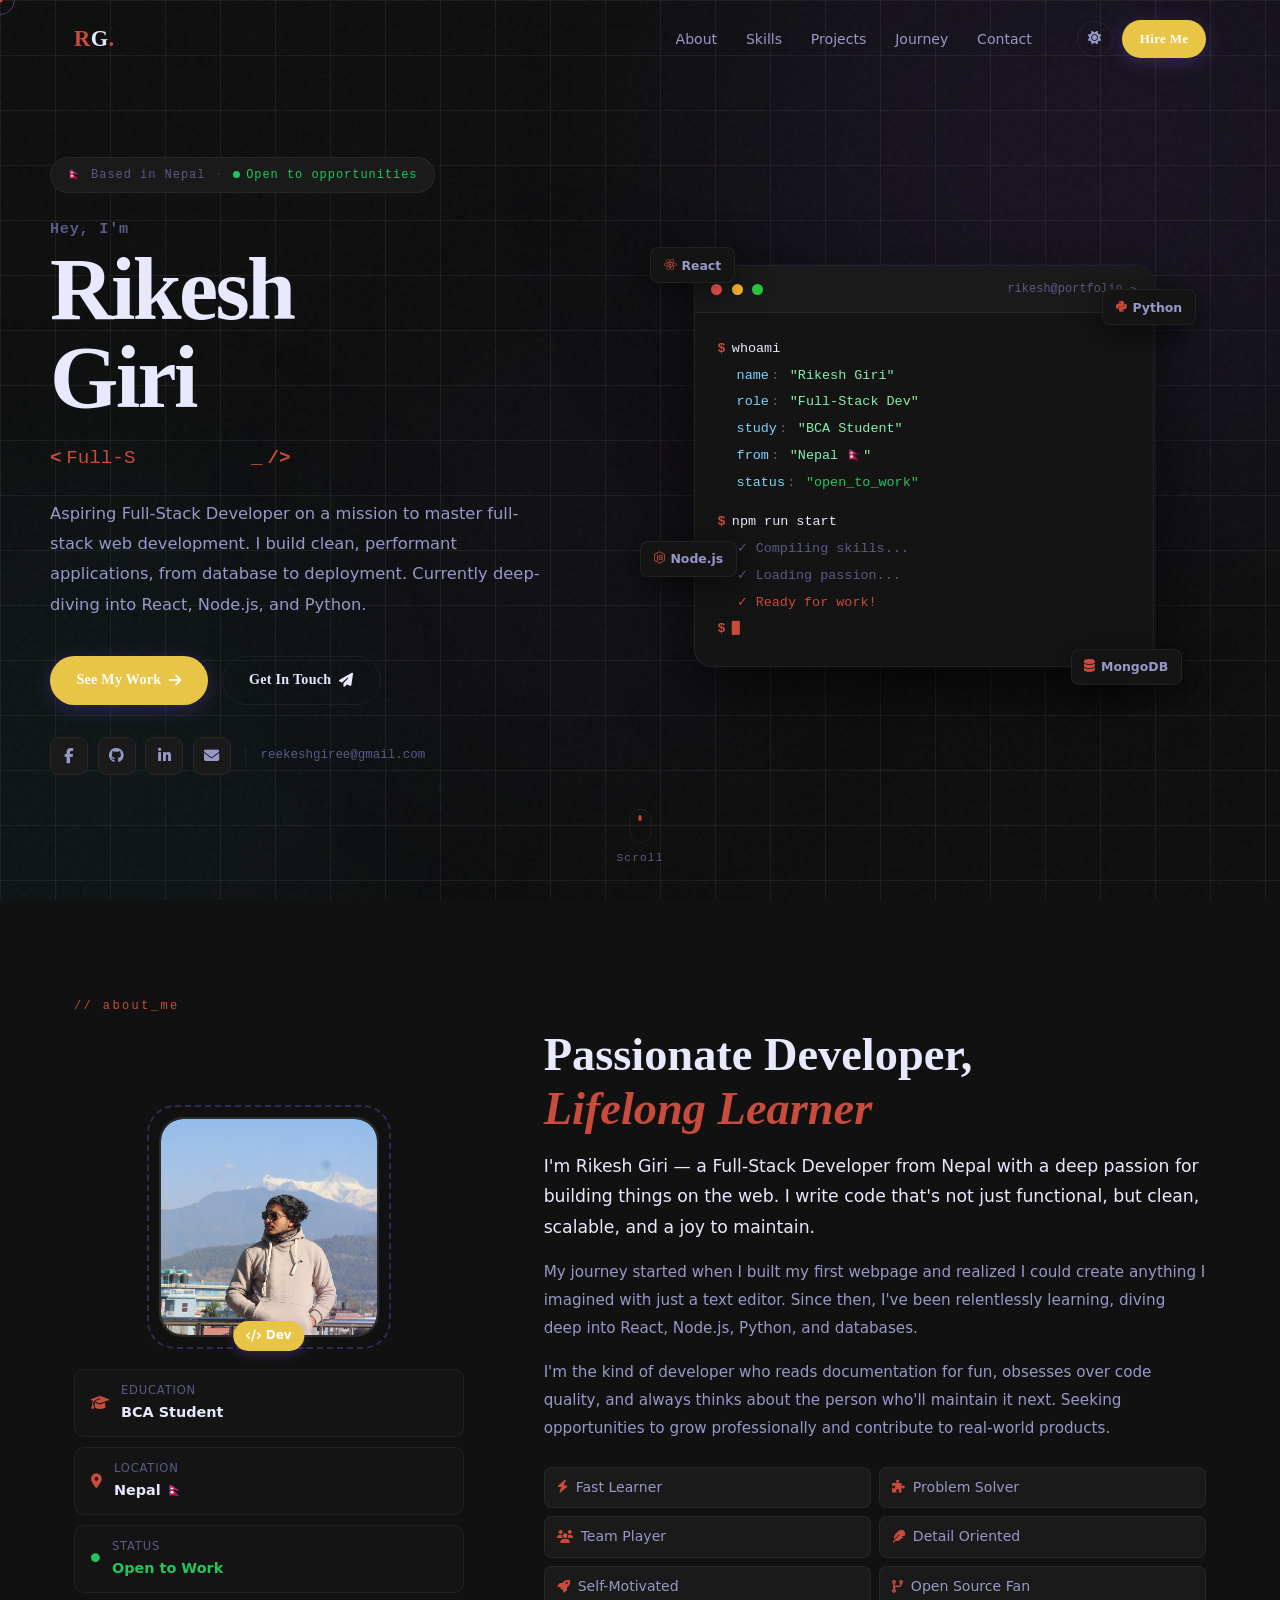
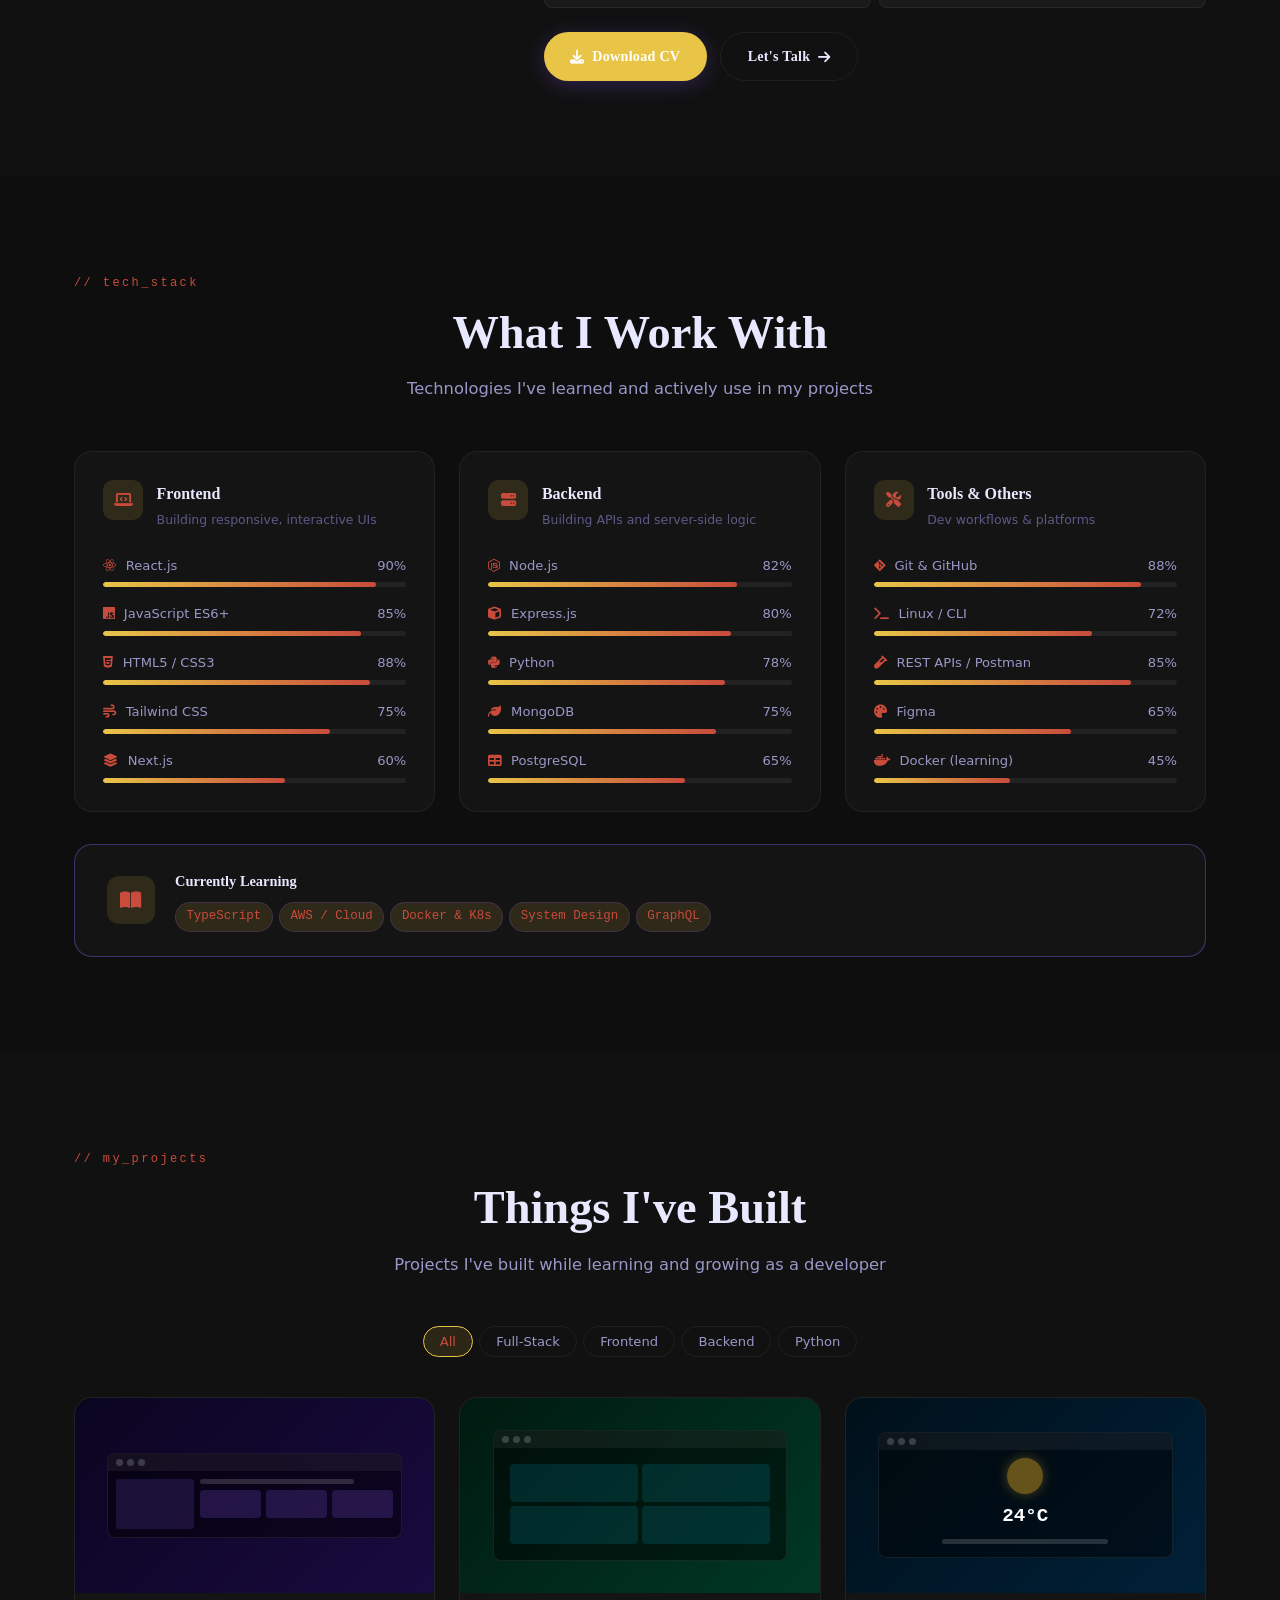
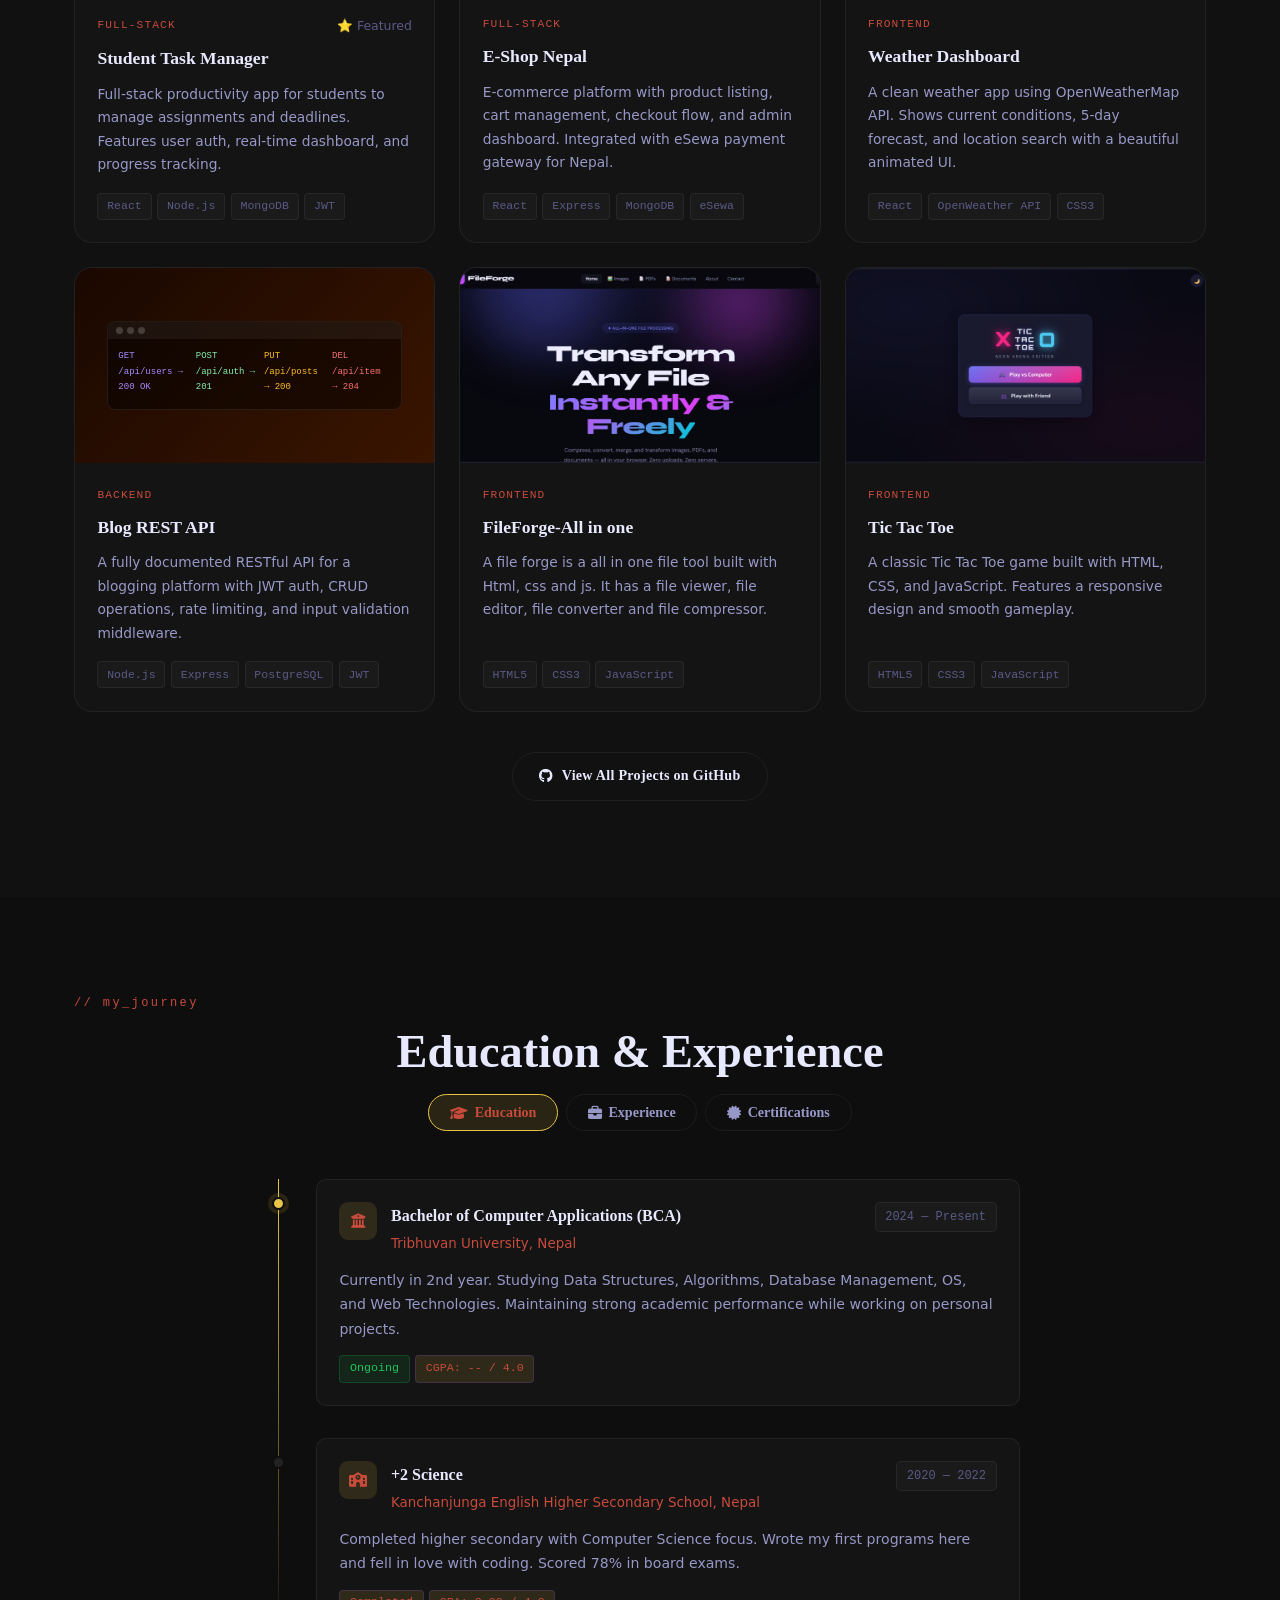
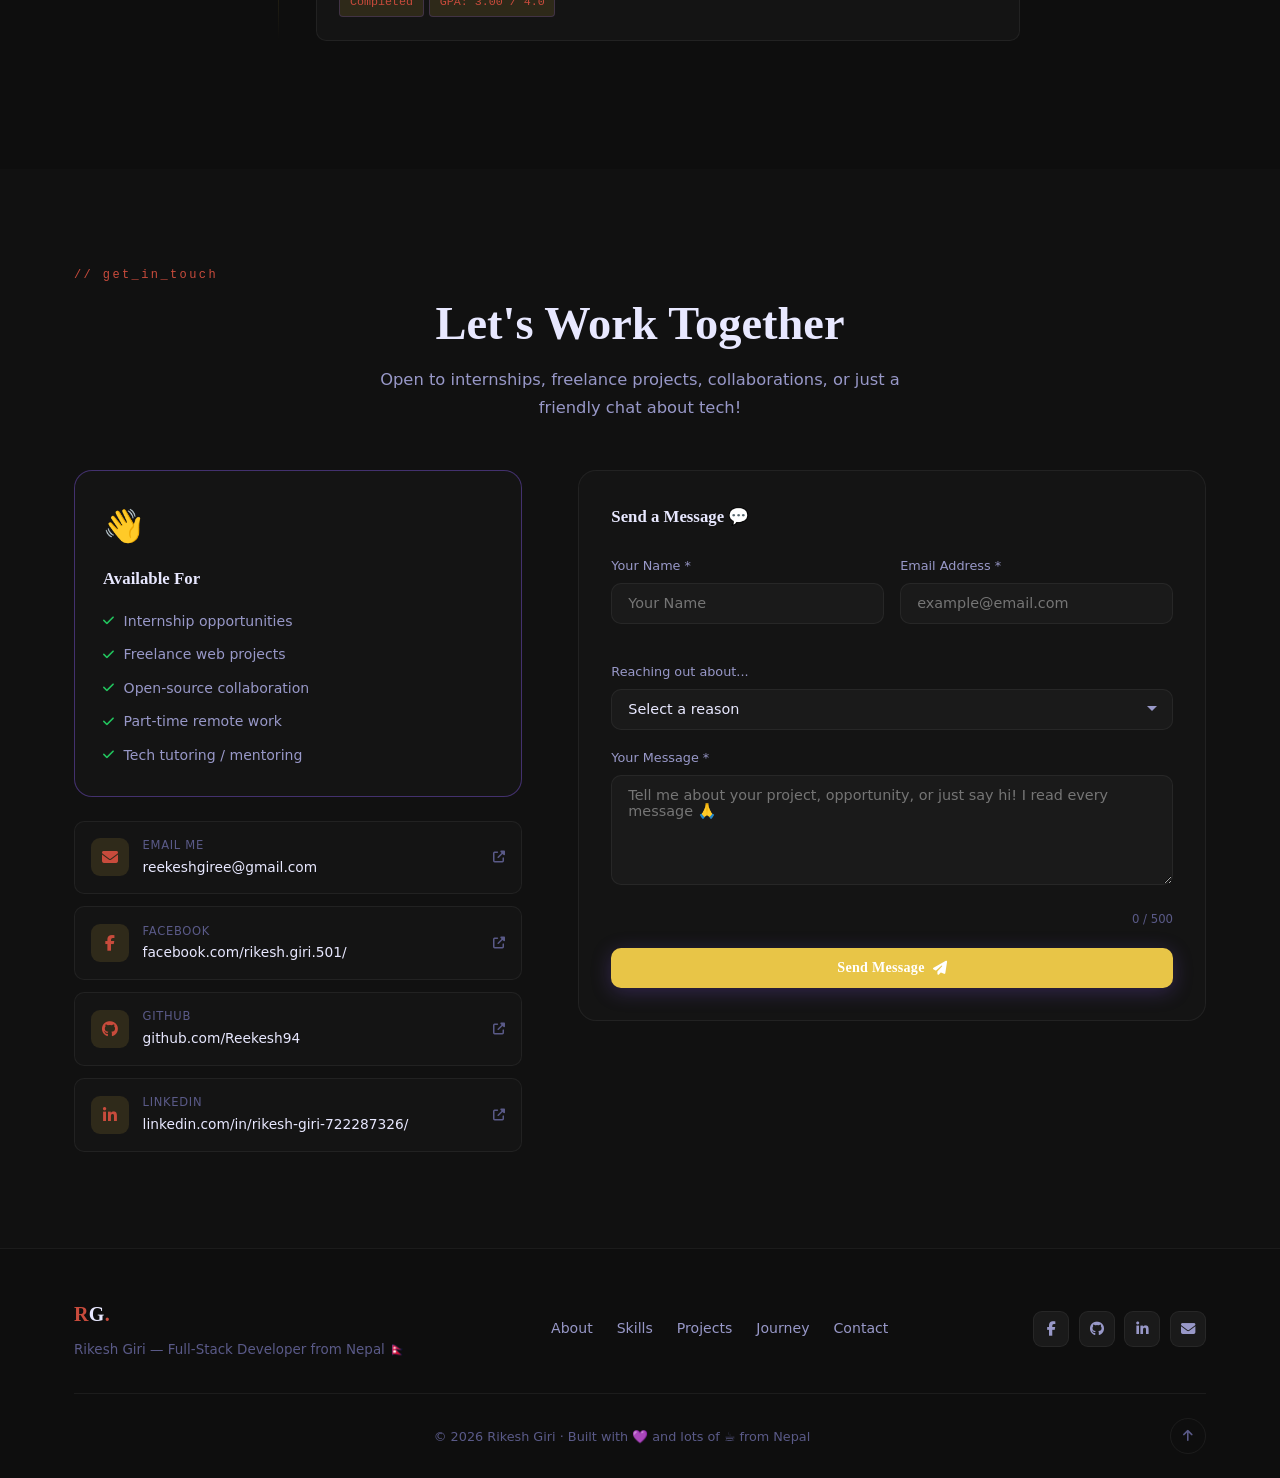
==== commit 1d9083ef: "fixed some error" ====
--- a/index.html
+++ b/index.html
@@ -1187,7 +1187,7 @@
                     type="text"
                     id="fname"
                     name="fname"
-                    placeholder="John Doe"
+                    placeholder="Your Name"
                     required
                     autocomplete="name"
                   />
@@ -1199,7 +1199,7 @@
                     type="email"
                     id="email"
                     name="email"
-                    placeholder="john@email.com"
+                    placeholder="example@email.com"
                     required
                     autocomplete="email"
                   />
--- a/style.css
+++ b/style.css
@@ -6,12 +6,18 @@
 
 /* ── CSS Variables ──────────────────────────────── */
 :root {
-  --bg:         #07071a;
+  /* --bg:         #07071a;
   --bg-2:       #0c0c24;
   --bg-3:       #10102e;
   --card:       #0e0e28;
   --surface:    #14143a;
-  --surface-2:  #1c1c48;
+  --surface-2:  #1c1c48; */
+  --bg:          #0e0e0e;
+  --bg-2:        #111111;
+  --bg-3:        #161616;
+  --card:        #141414;
+  --surface:     #1a1a1a;
+  --surface-2:   #222222;
   --border:     rgba(255,255,255,0.06);
   --border-h:   rgba(139,92,246,0.4);
 
@@ -19,19 +25,20 @@
   --text-2:     #9898c8;
   --text-3:     #5a5a88;
 
-  --accent:     #8b5cf6;        /* Electric violet */
-  --accent-b:   #a78bfa;        /* Lighter violet */
-  --accent-d:   rgba(139,92,246,0.12);
+
+  --accent:      #e8c547;      /* warm gold */
+  --accent-b:    #c84b3c;      /* deep red */
+  --accent-d:   rgba(232,197,71,0.12);
   --accent-g:   rgba(139,92,246,0.25);
-  --accent-2:   #06b6d4;        /* Cyan secondary */
-  --accent-2d:  rgba(6,182,212,0.12);
+  --accent-2:   #c84b3c;        /* Cyan secondary */
+  --accent-2d:  rgba(200,75,60,0.1);
 
   --green:      #22c55e;
   --error:      #f87171;
 
-  --ff-display: 'Outfit', sans-serif;
-  --ff-body:    'Plus Jakarta Sans', sans-serif;
-  --ff-mono:    'Fira Code', monospace;
+  --ff-display:  'Playfair Display', Georgia, serif;
+  --ff-body:     'DM Sans', system-ui, sans-serif;
+  --ff-mono:     'JetBrains Mono', 'Courier New', monospace;
 
   --r:          10px;
   --r-lg:       18px;
